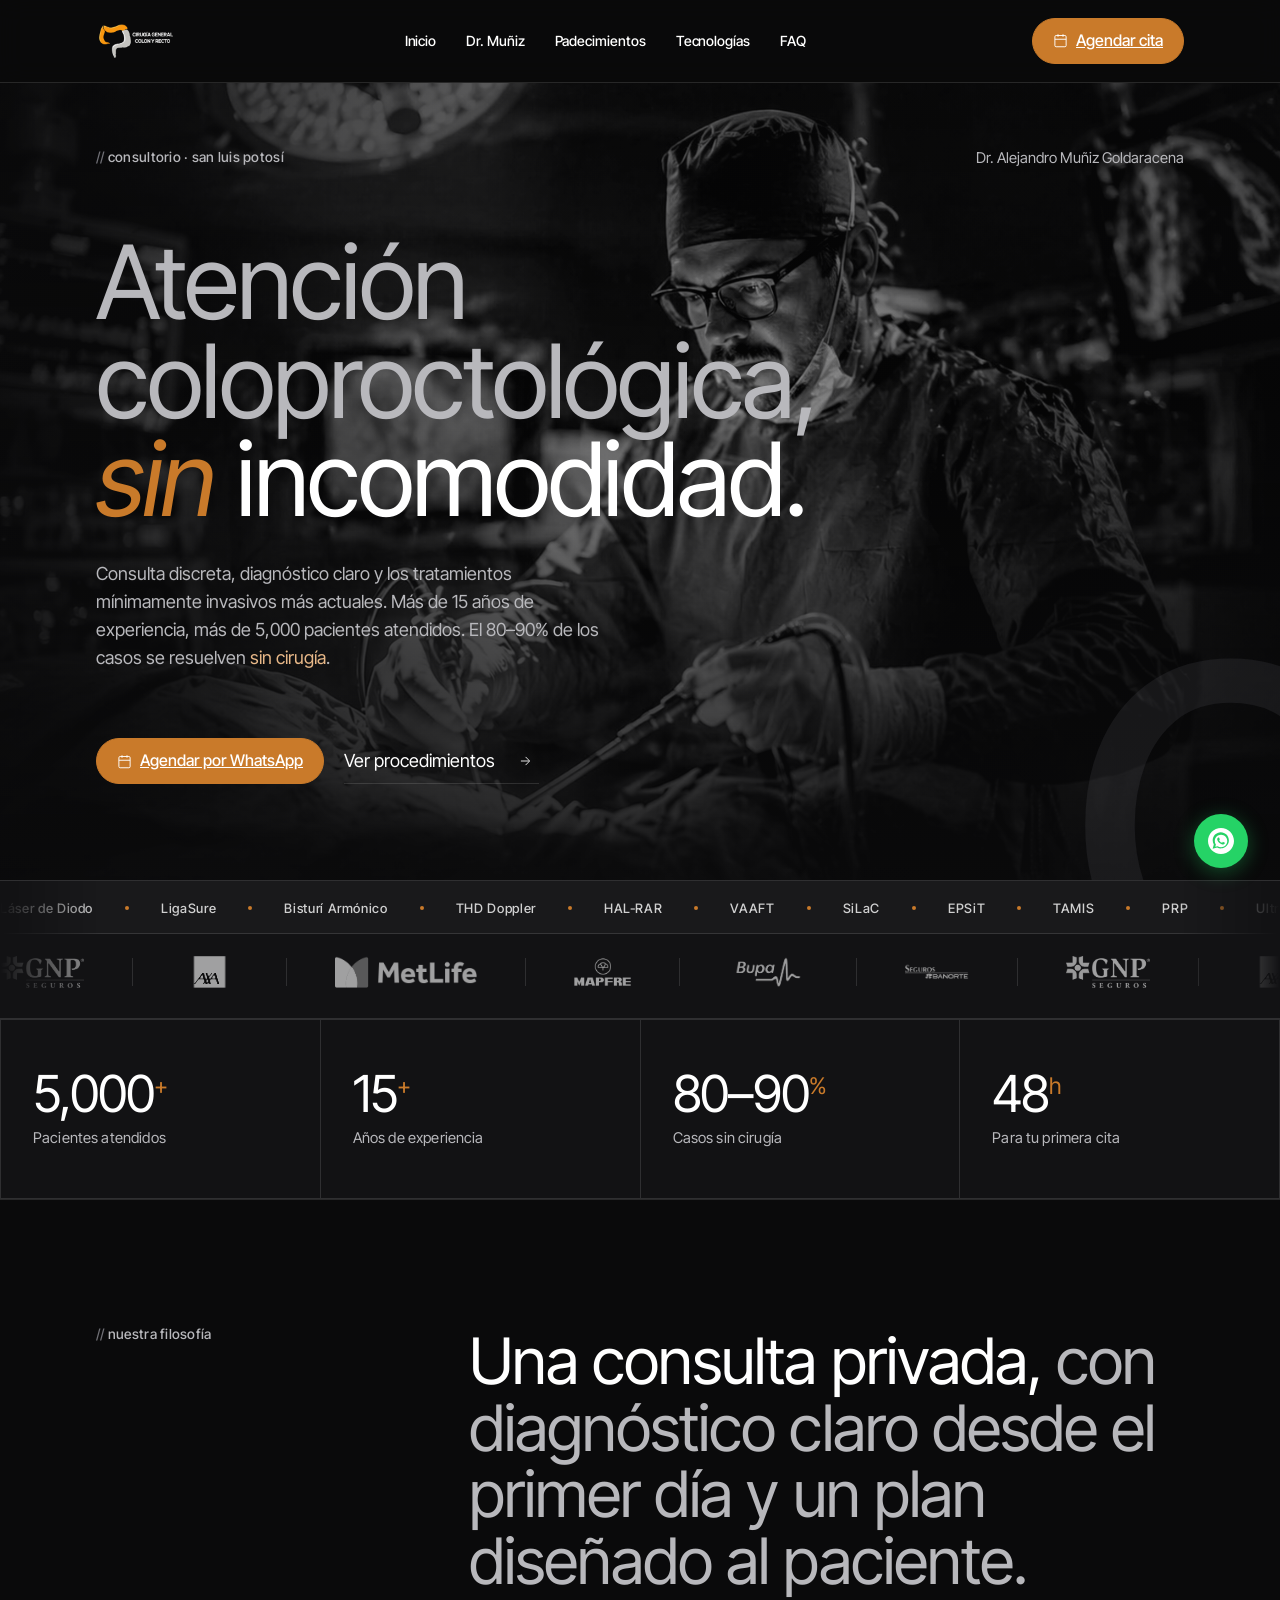
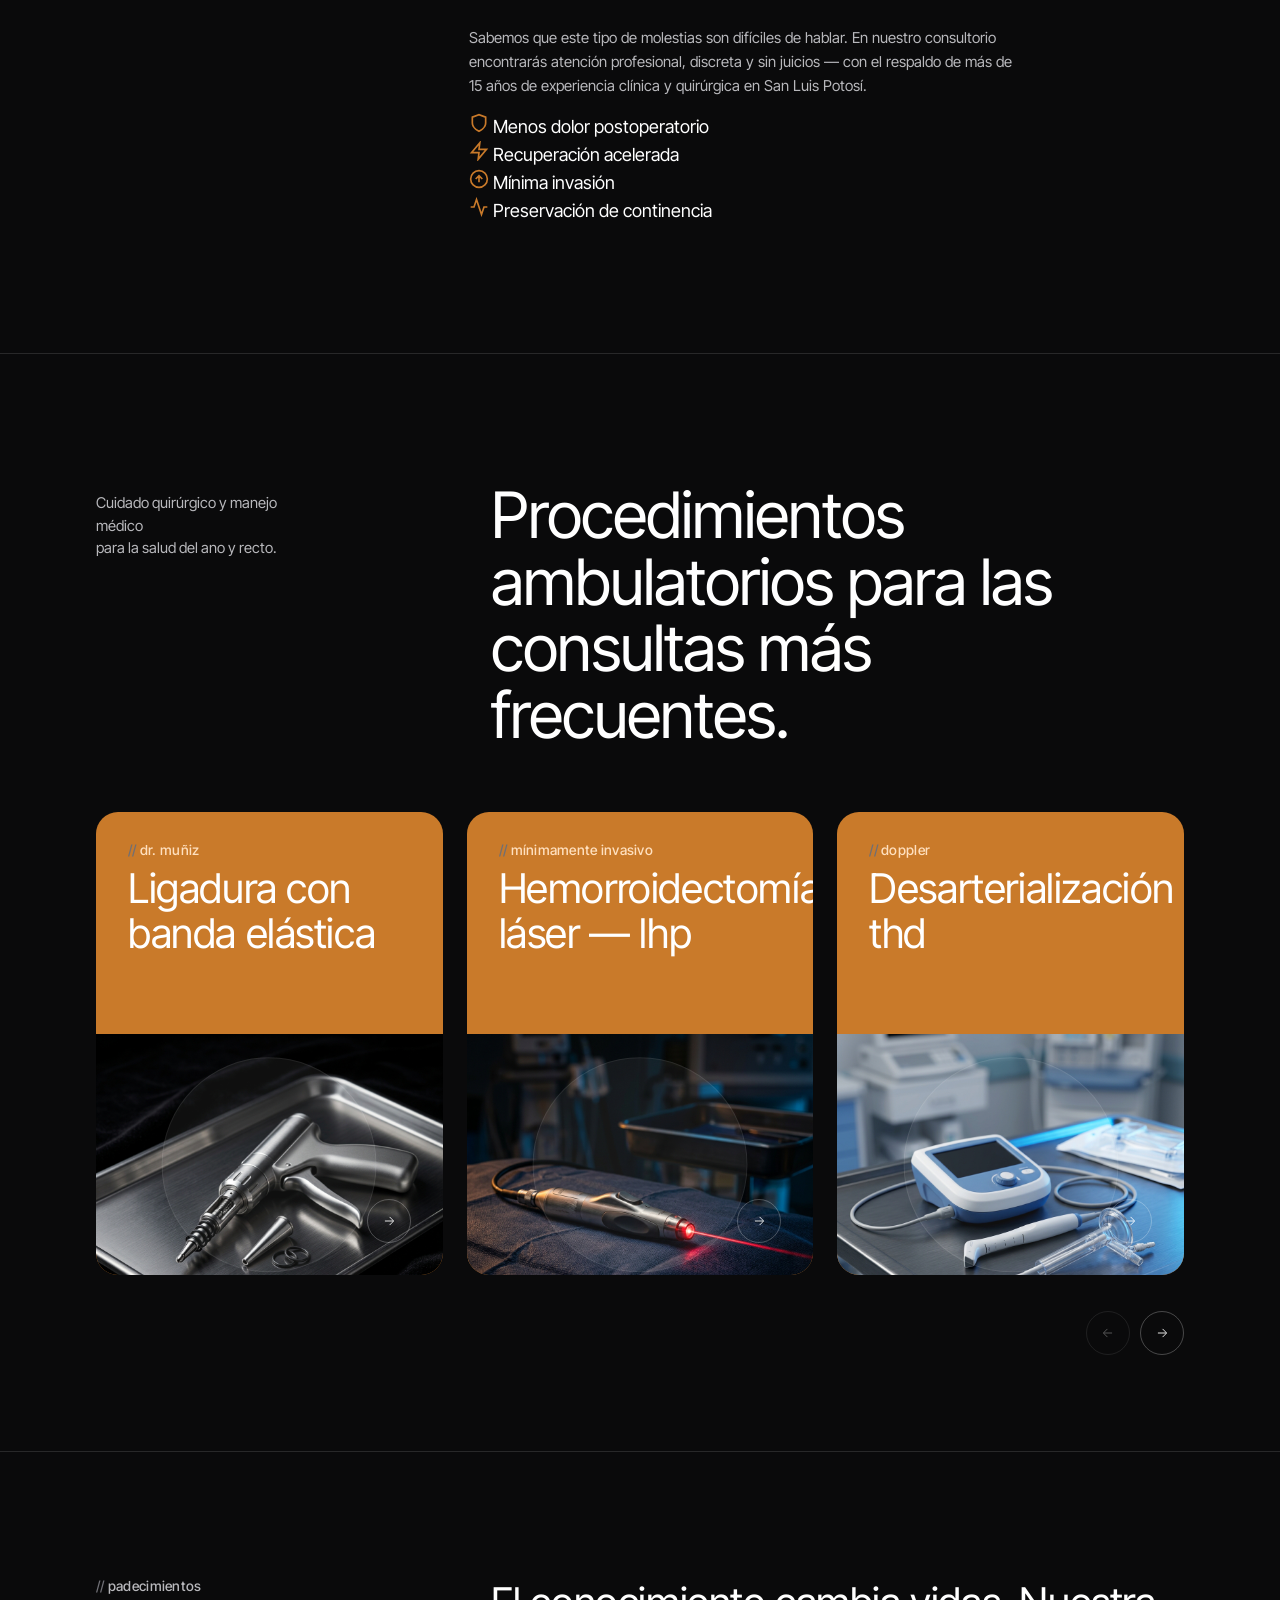
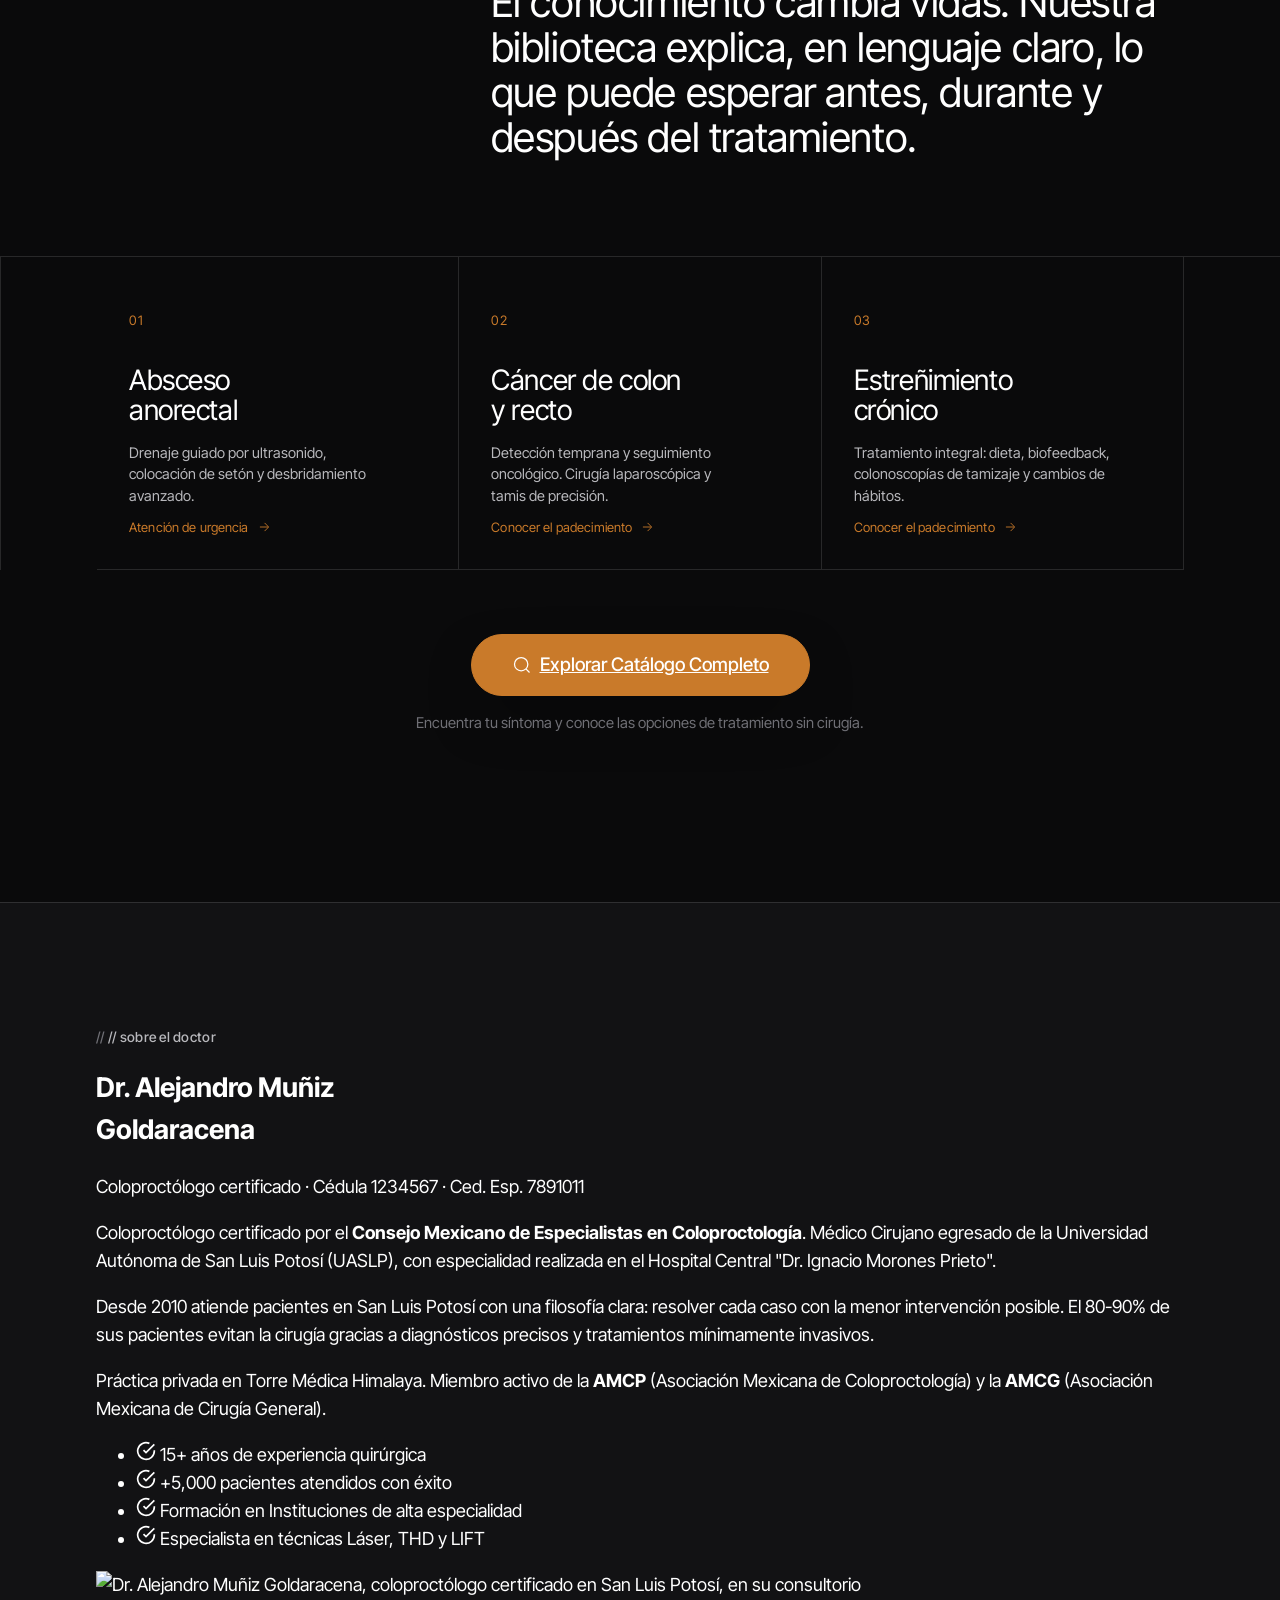
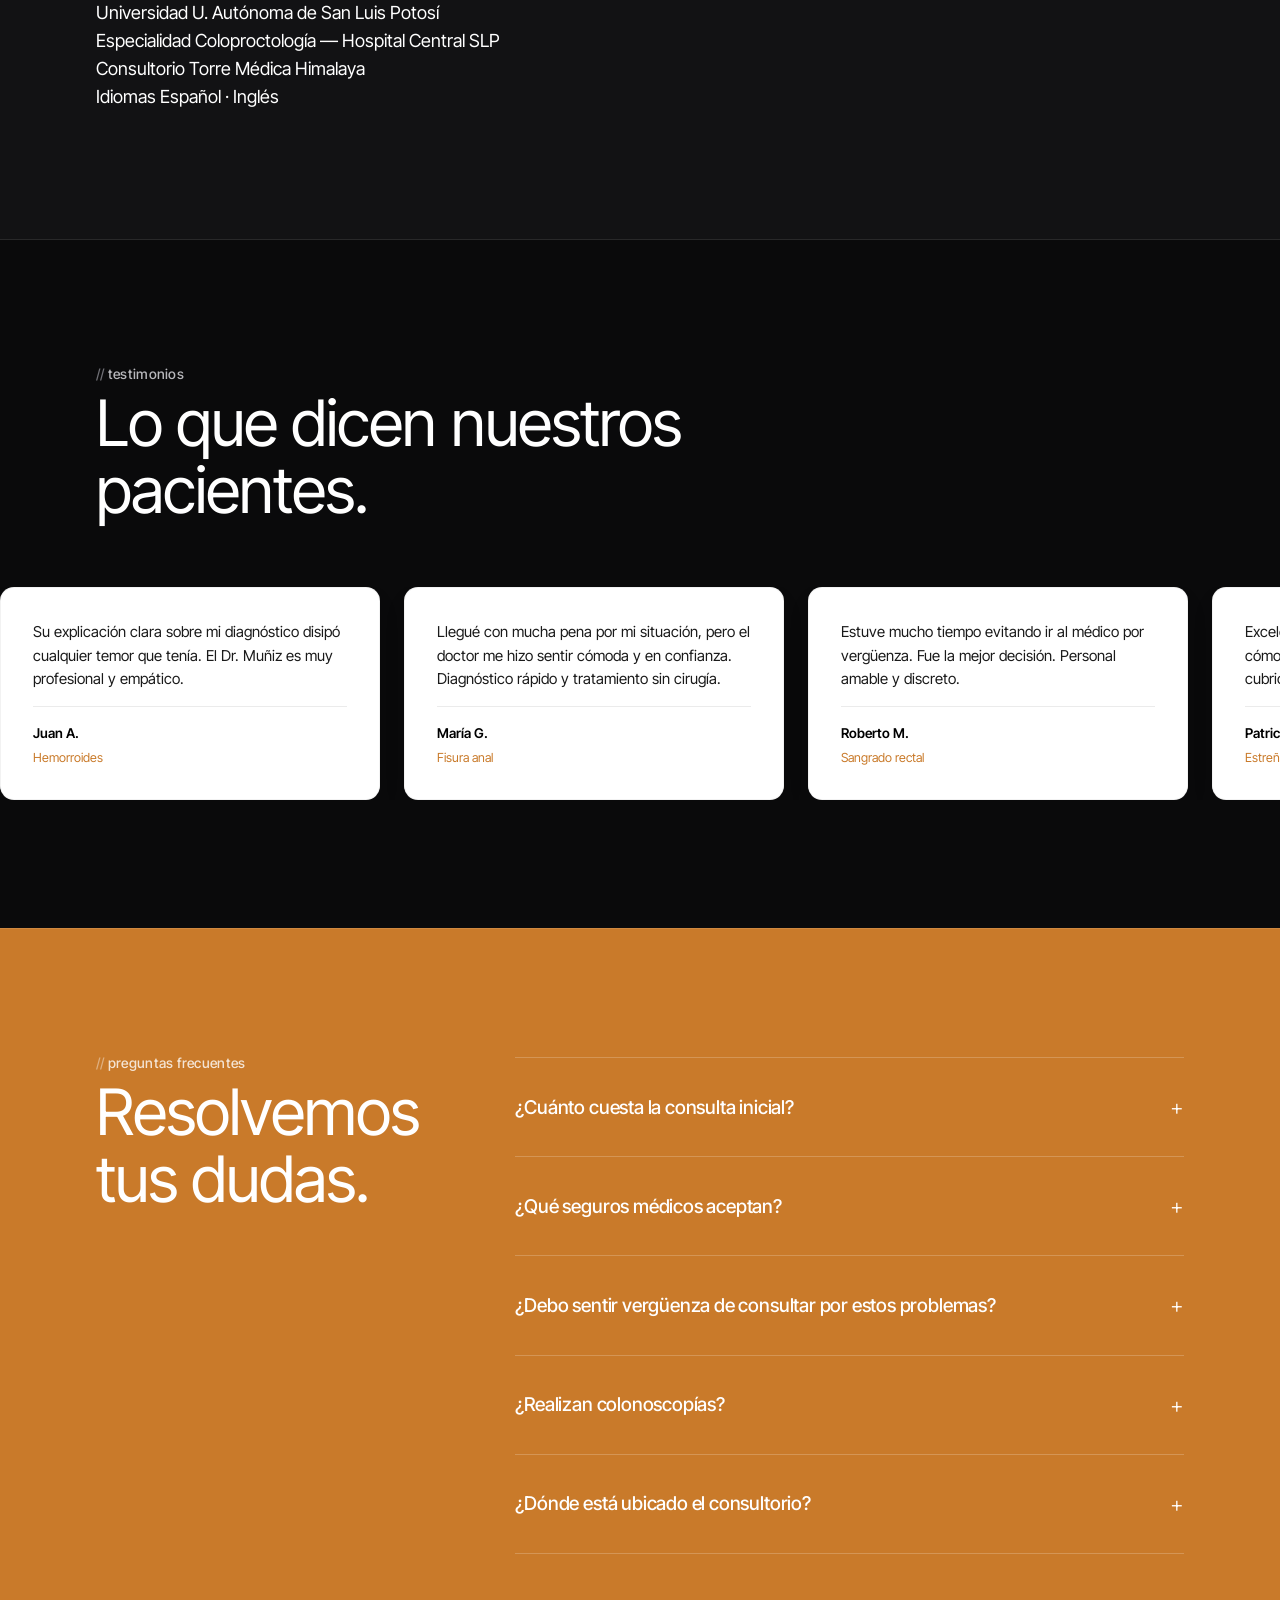
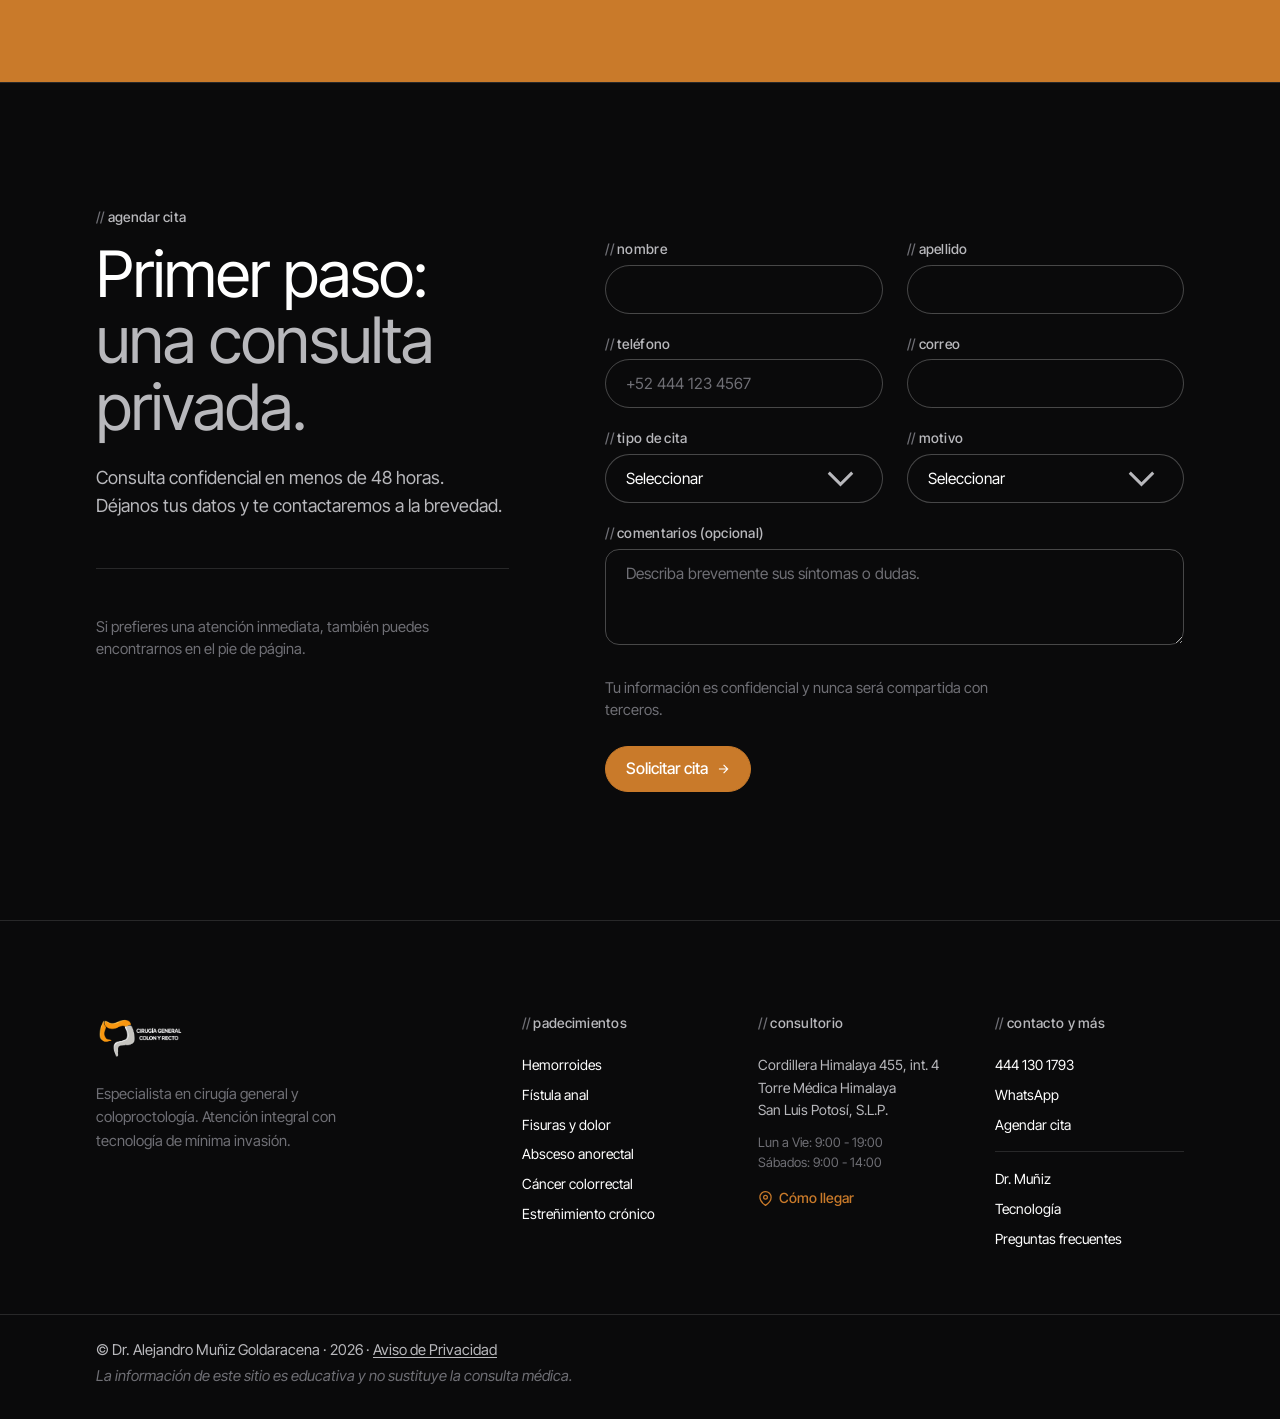
==== fusionado/index.html @ 7ff64b43 "Fix AXA logo and re-integrate combined technology/insurance ticker" ====
<!doctype html>
<html lang="es-MX">

<head>
  <meta charset="utf-8" />
  <meta name="viewport" content="width=device-width,initial-scale=1" />
  <title>Dr. Alejandro Muñiz Goldaracena · Coloproctólogo en San Luis Potosí</title>
  <meta name="description"
    content="Tratamiento especializado en coloproctología en San Luis Potosí. 15+ años de experiencia, 5,000+ pacientes. Consulta discreta en Torre Médica Himalaya. Especialista en hemorroides, fisuras, fístulas y cáncer de colon." />
  <meta name="keywords"
    content="coloproctólogo san luis potosí, proctólogo slp, hemorroides tratamiento, cirujano colorrectal, torre médica himalaya, dr alejandro muñiz goldaracena, cáncer de colon detección" />
  <meta name="author" content="Dr. Alejandro Muñiz Goldaracena" />
  <meta name="robots" content="index, follow" />
  <link rel="canonical" href="https://dramuniz.com.mx" />

  <!-- Open Graph -->
  <meta property="og:type" content="website" />
  <meta property="og:url" content="https://dramuniz.com.mx/" />
  <meta property="og:title" content="Dr. Alejandro Muñiz Goldaracena · Coloproctólogo en San Luis Potosí" />
  <meta property="og:description"
    content="Especialista en enfermedades del colon, recto y ano. Atención profesional y discreta en San Luis Potosí. Más de 15 años de experiencia." />
  <meta property="og:image" content="https://dramuniz.com.mx/assets/social-preview.png" />
  <meta property="twitter:card" content="summary_large_image" />
  <meta property="twitter:url" content="https://dramuniz.com.mx/" />
  <meta property="twitter:title" content="Dr. Alejandro Muñiz Goldaracena · Coloproctólogo en San Luis Potosí" />
  <meta property="twitter:description"
    content="Especialista en enfermedades del colon, recto y ano. Atención profesional y discreta en San Luis Potosí." />
  <meta property="twitter:image" content="https://dramuniz.com.mx/assets/social-preview.png" />

  <link rel="icon" type="image/png" href="assets/favicon.png" />
  <link rel="apple-touch-icon" href="assets/apple-touch-icon.png" />

  <!-- JSON-LD -->
  <script type="application/ld+json">
{
  "@context": "https://schema.org",
  "@type": "Physician",
  "name": "Dr. Alejandro Muñiz Goldaracena",
  "image": "https://dramuniz.com.mx/assets/nuevo-logo.png",
  "@id": "https://dramuniz.com.mx",
  "url": "https://dramuniz.com.mx",
  "telephone": "+524441301793",
  "priceRange": "$$",
  "address": {
    "@type": "PostalAddress",
    "streetAddress": "Cordillera Himalaya 455, int. 4, Torre Médica Himalaya",
    "addressLocality": "San Luis Potosí",
    "addressRegion": "SLP",
    "postalCode": "78214",
    "addressCountry": "MX"
  },
  "geo": {
    "@type": "GeoCoordinates",
    "latitude": 22.1446,
    "longitude": -101.0142
  },
  "openingHoursSpecification": [
    {
      "@type": "OpeningHoursSpecification",
      "dayOfWeek": ["Monday","Tuesday","Wednesday","Thursday","Friday"],
      "opens": "09:00",
      "closes": "19:00"
    },
    {
      "@type": "OpeningHoursSpecification",
      "dayOfWeek": "Saturday",
      "opens": "09:00",
      "closes": "14:00"
    }
  ],
  "sameAs": ["https://wa.me/524441301793"]
}
</script>

  <link rel="preconnect" href="https://fonts.googleapis.com" />
  <link rel="preconnect" href="https://fonts.gstatic.com" crossorigin />
  <link rel="stylesheet" href="colors_and_type.css" />
  <link rel="stylesheet" href="styles.css?v=1.4" />
  <style>
    /* ── Secciones extra del sitio fusionado ── */

    /* Strip de confianza */
    .strip {
      display: grid;
      grid-template-columns: repeat(4, 1fr);
      gap: 0;
      border-top: 1px solid var(--line);
      border-left: 1px solid var(--line);
      background: var(--ink-1);
    }

    /* Animaciones Globales */
    @keyframes fadeInUp {
      from {
        opacity: 0;
        transform: translateY(30px);
      }
      to {
        opacity: 1;
        transform: translateY(0);
      }
    }

    .reveal {
      animation: fadeInUp 0.8s cubic-bezier(0.16, 1, 0.3, 1) backwards;
    }

    .hero-title span {
      display: inline-block;
      animation: fadeInUp 1s cubic-bezier(0.16, 1, 0.3, 1) backwards;
    }
    .hero-title .de { animation-delay: 0.1s; }
    .hero-title .em { animation-delay: 0.3s; }
    
    .hero-lead {
      animation: fadeInUp 1s cubic-bezier(0.16, 1, 0.3, 1) backwards;
      animation-delay: 0.5s;
    }

    .hero-actions {
      animation: fadeInUp 1s cubic-bezier(0.16, 1, 0.3, 1) backwards;
      animation-delay: 0.7s;
    }

    .strip__item {
      padding: var(--s-6) var(--s-5);
      border-right: 1px solid var(--line);
      border-bottom: 1px solid var(--line);
      display: flex;
      flex-direction: column;
      gap: var(--s-2);
      animation: fadeInUp 0.8s ease backwards;
    }

    .strip__num {
      font-family: var(--font-display);
      font-size: clamp(2rem, 4vw, 3rem);
      font-weight: 400;
      line-height: 1;
      letter-spacing: -0.02em;
      color: var(--fg-0);
    }

    .strip__num sup {
      font-size: 0.45em;
      color: var(--accent);
      vertical-align: super;
    }

    .strip__label {
      font-size: var(--t-small);
      color: var(--fg-1);
      letter-spacing: 0.01em;
    }

    /* Proceso */
    .process {
      padding-block: var(--s-9);
      background: var(--ink-1);
      border-top: 1px solid var(--line);
    }

    .process__head {
      display: grid;
      grid-template-columns: 1fr 2.2fr;
      gap: var(--s-6);
      align-items: start;
      margin-bottom: var(--s-8);
    }

    .process__head h2 {
      font-family: var(--font-display);
      font-size: var(--t-h1);
      font-weight: 400;
      line-height: var(--lh-h1);
      letter-spacing: -0.015em;
      margin: var(--s-2) 0 0;
      color: var(--fg-0);
      max-width: 16ch;
    }

    .process__head p {
      color: var(--fg-1);
      margin: var(--s-3) 0 0;
    }

    .process__steps {
      display: grid;
      grid-template-columns: repeat(4, 1fr);
      gap: 0;
      list-style: none;
      padding: 0;
      margin: 0;
      border-top: 1px solid var(--line);
      border-left: 1px solid var(--line);
    }

    .process__steps li {
      padding: var(--s-6) var(--s-5);
      border-right: 1px solid var(--line);
      border-bottom: 1px solid var(--line);
      display: flex;
      flex-direction: column;
      gap: var(--s-3);
    }

    .process__num {
      font-family: var(--font-display);
      font-size: 12px;
      color: var(--accent);
      letter-spacing: 0.08em;
    }

    .process__steps h3 {
      font-family: var(--font-display);
      font-size: var(--t-h3);
      font-weight: 500;
      margin: 0;
      color: var(--fg-0);
    }

    .process__steps p {
      font-size: 14.5px;
      color: var(--fg-1);
      margin: 0;
      line-height: 1.55;
    }

    /* Testimonios */
    .quotes {
      padding-block: var(--s-9);
      background: var(--ink-0);
      border-top: 1px solid var(--line);
      overflow: hidden;
    }

    .quotes__head {
      margin-bottom: var(--s-7);
      padding-inline: var(--s-8);
      max-width: 1440px;
      margin-inline: auto;
    }

    .quotes__head h2 {
      font-family: var(--font-display);
      font-size: var(--t-h1);
      font-weight: 400;
      line-height: var(--lh-h1);
      letter-spacing: -0.015em;
      margin: var(--s-2) 0 0;
      color: var(--fg-0);
      max-width: 20ch;
    }

    .quotes__ticker {
      overflow: hidden;
      white-space: nowrap;
    }

    .quotes__marquee {
      display: inline-flex;
      gap: var(--s-4);
      animation: marquee 36s linear infinite;
      white-space: nowrap;
    }

    .quote {
      display: inline-flex;
      flex-direction: column;
      gap: var(--s-3);
      min-width: 340px;
      max-width: 380px;
      white-space: normal;
      background: #FFFFFF;
      border: 1px solid rgba(0, 0, 0, 0.05);
      border-radius: var(--r-3);
      padding: var(--s-5);
      margin: 0;
      flex-shrink: 0;
      box-shadow: 0 10px 30px -10px rgba(0, 0, 0, 0.15);
    }

    .quote p {
      font-size: 15px;
      color: #1A1A1A;
      line-height: 1.55;
      margin: 0;
    }

    .quote footer {
      display: flex;
      flex-direction: column;
      gap: 4px;
      padding-top: var(--s-3);
      border-top: 1px solid rgba(0, 0, 0, 0.08);
    }

    .quote footer strong {
      font-size: 13.5px;
      color: #000000;
      font-weight: 600;
    }

    .quote footer span {
      font-size: 12.5px;
      color: var(--accent);
    }

    @keyframes marquee {
      from {
        transform: translateX(0);
      }

      to {
        transform: translateX(-50%);
      }
    }

    /* FAQ */
    .faq {
      padding-block: var(--s-9);
      background: var(--accent);
      border-top: 1px solid rgba(255, 255, 255, 0.1);
      color: #FFFFFF;
    }

    .faq__inner {
      display: grid;
      grid-template-columns: 1fr 2.2fr;
      gap: var(--s-8);
      align-items: start;
    }

    .faq__head .t-tag {
      color: rgba(255, 255, 255, 0.8);
    }

    .faq__head .t-tag::before {
      color: rgba(255, 255, 255, 0.4);
    }

    .faq__head h2 {
      font-family: var(--font-display);
      font-size: var(--t-h1);
      font-weight: 400;
      line-height: var(--lh-h1);
      letter-spacing: -0.015em;
      margin: var(--s-2) 0 0;
      color: #FFFFFF;
      max-width: 12ch;
    }

    .faq__list {
      display: flex;
      flex-direction: column;
      border-top: 1px solid rgba(255, 255, 255, 0.2);
    }

    .faq__list details {
      border-bottom: 1px solid rgba(255, 255, 255, 0.2);
    }

    .faq__list summary {
      display: flex;
      justify-content: space-between;
      align-items: center;
      padding: var(--s-5) 0;
      font-size: 19px;
      font-weight: 500;
      color: #FFFFFF;
      cursor: pointer;
      letter-spacing: -0.01em;
      list-style: none;
      gap: var(--s-4);
      transition: opacity var(--dur-base) var(--ease-out);
    }

    .faq__list summary:hover {
      opacity: 0.8;
    }

    .faq__list summary::-webkit-details-marker {
      display: none;
    }

    .faq__chev {
      flex-shrink: 0;
      font-size: 22px;
      color: #FFFFFF;
      font-weight: 300;
      transition: transform var(--dur-base) var(--ease-out);
    }

    .faq__list details[open] .faq__chev {
      transform: rotate(45deg);
    }

    .faq__list details p {
      padding: 0 0 var(--s-6);
      font-size: 18px;
      color: rgba(255, 255, 255, 0.95);
      line-height: 1.6;
      margin: 0;
      max-width: 65ch;
    }

    /* Categorías expandibles */
    .cats {
      padding-block: var(--s-9);
      background: var(--ink-0);
      border-top: 1px solid var(--line);
    }

    .cats__head {
      display: grid;
      grid-template-columns: 1fr 2.2fr;
      gap: var(--s-6);
      align-items: start;
      margin-bottom: var(--s-8);
    }

    .cats__head h2 {
      font-family: var(--font-display);
      font-size: var(--t-h1);
      font-weight: 400;
      line-height: var(--lh-h1);
      letter-spacing: -0.015em;
      margin: var(--s-2) 0 0;
      color: var(--fg-0);
      max-width: 20ch;
    }

    .cats__grid {
      display: grid;
      grid-template-columns: repeat(3, 1fr);
      gap: var(--s-4);
    }

    .cat-card {
      border: 1px solid var(--line);
      border-radius: var(--r-3);
      overflow: hidden;
      background: var(--ink-1);
      cursor: pointer;
      transition: border-color var(--dur-base) var(--ease-out);
    }

    .cat-card:hover {
      border-color: var(--accent);
    }

    .cat-card__header {
      position: relative;
      overflow: hidden;
    }

    .cat-card__img {
      width: 100%;
      aspect-ratio: 16/9;
      object-fit: cover;
      filter: var(--photo-filter);
      transition: transform var(--dur-slow) var(--ease-out);
      display: block;
    }

    .cat-card:hover .cat-card__img {
      transform: scale(1.03);
    }

    .cat-card__tag {
      position: absolute;
      top: var(--s-3);
      left: var(--s-3);
      background: var(--accent);
      color: #fff;
      font-size: 11px;
      font-weight: 500;
      letter-spacing: 0.04em;
      padding: 4px 10px;
      border-radius: var(--r-pill);
    }

    .cat-card__body {
      padding: var(--s-5);
    }

    .cat-card__body h4 {
      font-family: var(--font-display);
      font-size: var(--t-h3);
      font-weight: 500;
      margin: 0 0 var(--s-3);
      color: var(--fg-0);
    }

    .cat-list {
      list-style: none;
      padding: 0;
      margin: 0;
      display: flex;
      flex-direction: column;
      gap: 0;
      border-top: 1px solid var(--line);
    }

    .cat-list li {
      font-size: 14px;
      color: var(--fg-1);
      padding: 10px 0;
      border-bottom: 1px dashed rgba(255, 255, 255, 0.06);
      position: relative;
      padding-left: 18px;
    }

    .cat-list li::before {
      content: '';
      position: absolute;
      left: 0;
      top: 18px;
      width: 8px;
      height: 1px;
      background: var(--accent);
    }

    /* WhatsApp float */
    .whatsapp-float {
      position: fixed;
      bottom: var(--s-5);
      right: var(--s-5);
      z-index: 100;
      width: 54px;
      height: 54px;
      background: #25D366;
      border-radius: var(--r-pill);
      display: flex;
      align-items: center;
      justify-content: center;
      color: #fff;
      text-decoration: none;
      box-shadow: 0 4px 20px rgba(37, 211, 102, 0.35);
      transition: transform var(--dur-base) var(--ease-out), box-shadow var(--dur-base) var(--ease-out);
    }

    .whatsapp-float:hover {
      transform: scale(1.08);
      box-shadow: 0 8px 28px rgba(37, 211, 102, 0.45);
    }


    /* Doc photo real */
    .doc-photo {
      border-radius: var(--r-3);
      overflow: hidden;
    }

    .doc-portrait-img {
      width: 100%;
      aspect-ratio: 4 / 5;
      object-fit: cover;
      filter: var(--photo-filter);
      display: block;
    }

    @media (max-width: 1024px) {
      .strip {
        grid-template-columns: repeat(2, 1fr);
      }

      .padece-grid {
        grid-template-columns: repeat(2, 1fr);
      }

      .process__steps {
        grid-template-columns: repeat(2, 1fr);
      }

      .process__head {
        grid-template-columns: 1fr;
        gap: var(--s-4);
      }

      .cats__head {
        grid-template-columns: 1fr;
        gap: var(--s-4);
      }

      .cats__grid {
        grid-template-columns: 1fr 1fr;
      }

      .faq__inner {
        grid-template-columns: 1fr;
        gap: var(--s-5);
      }
    }

    @media (max-width: 768px) {
      .hero-title {
        font-size: 2.8rem;
        line-height: 1.1;
      }
      
      .intro-grid {
        grid-template-columns: 1fr;
      }
      
      .intro-benefits-new {
        grid-template-columns: 1fr;
      }
    }

    @media (max-width: 640px) {
      .strip {
        grid-template-columns: 1fr;
      }

      .padece-grid {
        grid-template-columns: 1fr;
        border-left: none;
      }

      .padece-card {
        border-left: 1px solid var(--line);
        min-height: auto;
      }

      .process__steps {
        grid-template-columns: 1fr;
      }

      .cats__grid {
        grid-template-columns: 1fr;
      }

      .quotes__marquee {
        animation-duration: 24s;
      }

      .hero-actions {
        flex-direction: column;
        align-items: stretch;
      }

      .btn {
        width: 100%;
        justify-content: center;
      }
    }

    /* ── Aseguradoras ── */
    .seguros {
      border-top: 1px solid var(--line);
      border-bottom: 1px solid var(--line);
      background: var(--ink-1);
      padding: 0;
      overflow: hidden;
    }

    .seguros__head {
      padding: 18px var(--s-6) 14px;
      font-size: 11px;
      letter-spacing: 0.12em;
      text-transform: uppercase;
      color: var(--fg-2);
      border-bottom: 1px solid var(--line);
      display: flex;
      align-items: center;
      gap: 10px;
    }

    .seguros__head::before {
      content: '';
      display: inline-block;
      width: 6px;
      height: 6px;
      border-radius: 50%;
      background: var(--accent);
      flex-shrink: 0;
    }

    .seguros__track-wrap {
      overflow: hidden;
      padding: 22px 0;
      mask-image: linear-gradient(to right, transparent 0%, black 8%, black 92%, transparent 100%);
      -webkit-mask-image: linear-gradient(to right, transparent 0%, black 8%, black 92%, transparent 100%);
    }

    .seguros__track {
      display: inline-flex;
      align-items: center;
      gap: 48px;
      white-space: nowrap;
      animation: seguros-scroll 30s linear infinite;
    }

    .seguros__track:hover {
      animation-play-state: paused;
    }

    .seguros__logo {
      display: flex;
      align-items: center;
      flex-shrink: 0;
      opacity: 0.6;
      /* Ajuste para que los logos se vean blancos/plateados sobre fondo oscuro */
      filter: invert(1) grayscale(1) brightness(2);
      mix-blend-mode: screen;
      transition: opacity 0.25s, transform 0.25s;
    }

    .seguros__logo:hover {
      opacity: 1;
      transform: scale(1.05);
    }

    .seguros__logo img {
      height: 32px;
      width: auto;
      display: block;
      object-fit: contain;
    }

    .seguros__logo-text {
      font-family: var(--font-display);
      font-size: 15px;
      font-weight: 500;
      color: var(--fg-0);
      letter-spacing: 0.01em;
    }

    .seguros__divider {
      width: 1px;
      height: 28px;
      background: var(--line);
      flex-shrink: 0;
    }

    @keyframes seguros-scroll {
      from {
        transform: translateX(0);
      }

      to {
        transform: translateX(-50%);
      }
    }
  </style>
</head>

<body>

  <!-- =========================================================
     NAVBAR
     ========================================================= -->
  <nav class="nav" data-nav>
    <div class="container-xl nav-inner">
      <a class="nav__logo-link" href="#top" aria-label="Dr. Alejandro Muñiz">
        <img src="assets/nuevo-logo.png" alt="Dr. Alejandro Muñiz Goldaracena · Coloproctología"
          style="height:38px;width:auto;display:block;" />
      </a>

      <button class="nav-toggle" data-burger aria-label="Menú" aria-expanded="false">
        <span></span><span></span>
      </button>

      <div class="nav-links" data-links>
        <a href="#top">Inicio</a>
        <a href="#doctor">Dr. Muñiz</a>
        <a href="padecimientos.html">Padecimientos</a>
        <a href="tecnologia.html">Tecnologías</a>
        <a href="#faq">FAQ</a>
      </div>

      <div class="nav-cta">
        <a href="#contacto" class="btn btn-primary">
          <svg width="15" height="15" viewBox="0 0 24 24" fill="none" stroke="currentColor" stroke-width="1.5"
            aria-hidden="true">
            <rect x="3" y="4" width="18" height="18" rx="2" />
            <path d="M16 2v4M8 2v4M3 10h18" />
          </svg>
          <span>Agendar cita</span>
        </a>
      </div>
    </div>
  </nav>

  <main id="top">

    <!-- =========================================================
       HERO
       ========================================================= -->
    <section class="hero">
      <div class="hero-media" aria-hidden="true">
        <img class="hero-photo" src="images/generated/hero-surgery-operating.png"
          alt="Dr. Muñiz realizando cirugía mínimamente invasiva" />
        <div class="hero-scrim"></div>
      </div>

      <div aria-hidden="true" class="hero-letterform">o</div>

      <div class="container-xl hero-inner">
        <div class="hero-meta">
          <span class="t-tag">consultorio · san luis potosí</span>
          <span class="hero-meta-r t-small">Dr. Alejandro Muñiz Goldaracena</span>
        </div>

        <h1 class="t-display t-two-tone hero-title">
          <span class="de">Atención coloproctológica,</span><br />
          <span class="em"><i>sin</i> incomodidad.</span>
        </h1>

        <p class="hero-lead t-body">
          Consulta discreta, diagnóstico claro y los tratamientos mínimamente invasivos más actuales. Más de 15 años de
          experiencia, más de 5,000 pacientes atendidos. El 80–90% de los casos se resuelven <em
            style="color:var(--accent-soft);font-style:normal;">sin cirugía</em>.
        </p>

        <div class="hero-actions">
          <a href="https://wa.me/524441301793" class="btn btn-primary" target="_blank" rel="noopener noreferrer">
            <svg width="15" height="15" viewBox="0 0 24 24" fill="none" stroke="currentColor" stroke-width="1.5"
              aria-hidden="true">
              <rect x="3" y="4" width="18" height="18" rx="2" />
              <path d="M16 2v4M8 2v4M3 10h18" />
            </svg>
            <span>Agendar por WhatsApp</span>
          </a>
          <a href="#procedimientos" class="link-arrow">
            <span>Ver procedimientos</span>
            <span class="arrow">
              <svg width="14" height="14" viewBox="0 0 24 24" fill="none" stroke="currentColor" stroke-width="1.5"
                aria-hidden="true">
                <path d="M5 12h14M13 5l7 7-7 7" />
              </svg>
            </span>
          </a>
        </div>
      </div>

    </section>

    <!-- =========================================================
       TICKER DE TECNOLOGÍA Y SEGUROS
       ========================================================= -->
    <div class="seguros" aria-label="Tecnologías y Aseguradoras">
      <!-- Ticker de Tecnologías (Texto) -->
      <div class="seguros__track-wrap" style="padding: 12px 0; border-bottom: 1px solid var(--line); background: rgba(255,255,255,0.03);">
        <div class="seguros__track" style="animation-duration: 40s; gap: 32px;">
          <span class="seguros__logo-text" style="font-size: 13px; opacity: 0.8; letter-spacing: 0.05em;">Láser de Diodo</span>
          <div class="seguros__divider" style="height: 4px; width: 4px; border-radius: 50%; background: var(--accent);"></div>
          <span class="seguros__logo-text" style="font-size: 13px; opacity: 0.8; letter-spacing: 0.05em;">LigaSure</span>
          <div class="seguros__divider" style="height: 4px; width: 4px; border-radius: 50%; background: var(--accent);"></div>
          <span class="seguros__logo-text" style="font-size: 13px; opacity: 0.8; letter-spacing: 0.05em;">Bisturí Armónico</span>
          <div class="seguros__divider" style="height: 4px; width: 4px; border-radius: 50%; background: var(--accent);"></div>
          <span class="seguros__logo-text" style="font-size: 13px; opacity: 0.8; letter-spacing: 0.05em;">THD Doppler</span>
          <div class="seguros__divider" style="height: 4px; width: 4px; border-radius: 50%; background: var(--accent);"></div>
          <span class="seguros__logo-text" style="font-size: 13px; opacity: 0.8; letter-spacing: 0.05em;">HAL-RAR</span>
          <div class="seguros__divider" style="height: 4px; width: 4px; border-radius: 50%; background: var(--accent);"></div>
          <span class="seguros__logo-text" style="font-size: 13px; opacity: 0.8; letter-spacing: 0.05em;">VAAFT</span>
          <div class="seguros__divider" style="height: 4px; width: 4px; border-radius: 50%; background: var(--accent);"></div>
          <span class="seguros__logo-text" style="font-size: 13px; opacity: 0.8; letter-spacing: 0.05em;">SiLaC</span>
          <div class="seguros__divider" style="height: 4px; width: 4px; border-radius: 50%; background: var(--accent);"></div>
          <span class="seguros__logo-text" style="font-size: 13px; opacity: 0.8; letter-spacing: 0.05em;">EPSiT</span>
          <div class="seguros__divider" style="height: 4px; width: 4px; border-radius: 50%; background: var(--accent);"></div>
          <span class="seguros__logo-text" style="font-size: 13px; opacity: 0.8; letter-spacing: 0.05em;">TAMIS</span>
          <div class="seguros__divider" style="height: 4px; width: 4px; border-radius: 50%; background: var(--accent);"></div>
          <span class="seguros__logo-text" style="font-size: 13px; opacity: 0.8; letter-spacing: 0.05em;">PRP</span>
          <div class="seguros__divider" style="height: 4px; width: 4px; border-radius: 50%; background: var(--accent);"></div>
          <span class="seguros__logo-text" style="font-size: 13px; opacity: 0.8; letter-spacing: 0.05em;">Ultrasonido Endoanal</span>
          <div class="seguros__divider" style="height: 4px; width: 4px; border-radius: 50%; background: var(--accent);"></div>
          <span class="seguros__logo-text" style="font-size: 13px; opacity: 0.8; letter-spacing: 0.05em;">Anoscopía de Alta Resolución</span>
          <div class="seguros__divider" style="height: 4px; width: 4px; border-radius: 50%; background: var(--accent);"></div>
          
          <!-- Duplicado para loop -->
          <span class="seguros__logo-text" style="font-size: 13px; opacity: 0.8; letter-spacing: 0.05em;">Láser de Diodo</span>
          <div class="seguros__divider" style="height: 4px; width: 4px; border-radius: 50%; background: var(--accent);"></div>
          <span class="seguros__logo-text" style="font-size: 13px; opacity: 0.8; letter-spacing: 0.05em;">LigaSure</span>
          <div class="seguros__divider" style="height: 4px; width: 4px; border-radius: 50%; background: var(--accent);"></div>
          <span class="seguros__logo-text" style="font-size: 13px; opacity: 0.8; letter-spacing: 0.05em;">Bisturí Armónico</span>
          <div class="seguros__divider" style="height: 4px; width: 4px; border-radius: 50%; background: var(--accent);"></div>
          <span class="seguros__logo-text" style="font-size: 13px; opacity: 0.8; letter-spacing: 0.05em;">THD Doppler</span>
          <div class="seguros__divider" style="height: 4px; width: 4px; border-radius: 50%; background: var(--accent);"></div>
          <span class="seguros__logo-text" style="font-size: 13px; opacity: 0.8; letter-spacing: 0.05em;">HAL-RAR</span>
          <div class="seguros__divider" style="height: 4px; width: 4px; border-radius: 50%; background: var(--accent);"></div>
          <span class="seguros__logo-text" style="font-size: 13px; opacity: 0.8; letter-spacing: 0.05em;">VAAFT</span>
          <div class="seguros__divider" style="height: 4px; width: 4px; border-radius: 50%; background: var(--accent);"></div>
          <span class="seguros__logo-text" style="font-size: 13px; opacity: 0.8; letter-spacing: 0.05em;">SiLaC</span>
          <div class="seguros__divider" style="height: 4px; width: 4px; border-radius: 50%; background: var(--accent);"></div>
          <span class="seguros__logo-text" style="font-size: 13px; opacity: 0.8; letter-spacing: 0.05em;">EPSiT</span>
          <div class="seguros__divider" style="height: 4px; width: 4px; border-radius: 50%; background: var(--accent);"></div>
          <span class="seguros__logo-text" style="font-size: 13px; opacity: 0.8; letter-spacing: 0.05em;">TAMIS</span>
          <div class="seguros__divider" style="height: 4px; width: 4px; border-radius: 50%; background: var(--accent);"></div>
          <span class="seguros__logo-text" style="font-size: 13px; opacity: 0.8; letter-spacing: 0.05em;">PRP</span>
          <div class="seguros__divider" style="height: 4px; width: 4px; border-radius: 50%; background: var(--accent);"></div>
          <span class="seguros__logo-text" style="font-size: 13px; opacity: 0.8; letter-spacing: 0.05em;">Ultrasonido Endoanal</span>
          <div class="seguros__divider" style="height: 4px; width: 4px; border-radius: 50%; background: var(--accent);"></div>
          <span class="seguros__logo-text" style="font-size: 13px; opacity: 0.8; letter-spacing: 0.05em;">Anoscopía de Alta Resolución</span>
          <div class="seguros__divider" style="height: 4px; width: 4px; border-radius: 50%; background: var(--accent);"></div>
        </div>
      </div>

      <!-- Ticker de Seguros (Logos) -->
      <div class="seguros__track-wrap">
        <div class="seguros__track">
          <!-- Set 1 -->
          <div class="seguros__logo">
            <img src="../images/seguros/gnp-seguros.png" alt="GNP Seguros"
              onerror="this.style.display='none';this.nextElementSibling.style.display='flex'">
            <span class="seguros__logo-text" style="display:none">GNP Seguros</span>
          </div>
          <div class="seguros__divider" aria-hidden="true"></div>
          <div class="seguros__logo">
            <img src="../images/seguros/axa-seguros.png" alt="AXA Seguros"
              onerror="this.style.display='none';this.nextElementSibling.style.display='flex'">
            <span class="seguros__logo-text" style="display:none">AXA</span>
          </div>
          <div class="seguros__divider" aria-hidden="true"></div>
          <div class="seguros__logo">
            <img src="../images/seguros/metlife-seguros.png" alt="MetLife"
              onerror="this.style.display='none';this.nextElementSibling.style.display='flex'">
            <span class="seguros__logo-text" style="display:none">MetLife</span>
          </div>
          <div class="seguros__divider" aria-hidden="true"></div>
          <div class="seguros__logo">
            <img src="../images/seguros/mapfre-seguros.png" alt="Mapfre"
              onerror="this.style.display='none';this.nextElementSibling.style.display='flex'">
            <span class="seguros__logo-text" style="display:none">Mapfre</span>
          </div>
          <div class="seguros__divider" aria-hidden="true"></div>
          <div class="seguros__logo">
            <img src="../images/seguros/bupa-seguro.png" alt="Bupa"
              onerror="this.style.display='none';this.nextElementSibling.style.display='flex'">
            <span class="seguros__logo-text" style="display:none">Bupa</span>
          </div>
          <div class="seguros__divider" aria-hidden="true"></div>
          <div class="seguros__logo">
            <img src="../images/seguros/banorte-seguros.png" alt="Banorte Seguros"
              onerror="this.style.display='none';this.nextElementSibling.style.display='flex'">
            <span class="seguros__logo-text" style="display:none">Banorte Seguros</span>
          </div>
          <div class="seguros__divider" aria-hidden="true"></div>
          
          <!-- Set 2 (duplicado para loop continuo) -->
          <div class="seguros__logo">
            <img src="../images/seguros/gnp-seguros.png" alt="GNP Seguros"
              onerror="this.style.display='none';this.nextElementSibling.style.display='flex'">
            <span class="seguros__logo-text" style="display:none">GNP Seguros</span>
          </div>
          <div class="seguros__divider" aria-hidden="true"></div>
          <div class="seguros__logo">
            <img src="../images/seguros/axa-seguros.png" alt="AXA Seguros"
              onerror="this.style.display='none';this.nextElementSibling.style.display='flex'">
            <span class="seguros__logo-text" style="display:none">AXA</span>
          </div>
          <div class="seguros__divider" aria-hidden="true"></div>
          <div class="seguros__logo">
            <img src="../images/seguros/metlife-seguros.png" alt="MetLife"
              onerror="this.style.display='none';this.nextElementSibling.style.display='flex'">
            <span class="seguros__logo-text" style="display:none">MetLife</span>
          </div>
          <div class="seguros__divider" aria-hidden="true"></div>
          <div class="seguros__logo">
            <img src="../images/seguros/mapfre-seguros.png" alt="Mapfre"
              onerror="this.style.display='none';this.nextElementSibling.style.display='flex'">
            <span class="seguros__logo-text" style="display:none">Mapfre</span>
          </div>
          <div class="seguros__divider" aria-hidden="true"></div>
          <div class="seguros__logo">
            <img src="../images/seguros/bupa-seguro.png" alt="Bupa"
              onerror="this.style.display='none';this.nextElementSibling.style.display='flex'">
            <span class="seguros__logo-text" style="display:none">Bupa</span>
          </div>
          <div class="seguros__divider" aria-hidden="true"></div>
          <div class="seguros__logo">
            <img src="../images/seguros/banorte-seguros.png" alt="Banorte Seguros"
              onerror="this.style.display='none';this.nextElementSibling.style.display='flex'">
            <span class="seguros__logo-text" style="display:none">Banorte Seguros</span>
          </div>
          <div class="seguros__divider" aria-hidden="true"></div>
        </div>
      </div>
    </div>

    <!-- =========================================================
       STRIP DE CONFIANZA
       ========================================================= -->
    <div class="strip">
      <div class="strip__item">
        <span class="strip__num">5,000<sup>+</sup></span>
        <span class="strip__label">Pacientes atendidos</span>
      </div>
      <div class="strip__item">
        <span class="strip__num">15<sup>+</sup></span>
        <span class="strip__label">Años de experiencia</span>
      </div>
      <div class="strip__item">
        <span class="strip__num">80–90<sup>%</sup></span>
        <span class="strip__label">Casos sin cirugía</span>
      </div>
      <div class="strip__item">
        <span class="strip__num">48<sup>h</sup></span>
        <span class="strip__label">Para tu primera cita</span>
      </div>
    </div>



    <!-- =========================================================
       INTRO / STATEMENT
       ========================================================= -->
    <section class="intro">
      <div class="container-xl intro-grid">
        <div class="t-tag">nuestra filosofía</div>
        <div>
          <p class="t-h1 intro-statement t-two-tone">
            <span class="em">Una consulta privada</span>,
            <span class="de">con diagnóstico claro desde el primer día y un plan diseñado al paciente.</span>
          </p>
          <p style="margin-top:var(--s-5);color:var(--fg-1);max-width:62ch;font-size:15px;line-height:1.6;">
            Sabemos que este tipo de molestias son difíciles de hablar. En nuestro consultorio encontrarás atención
            profesional, discreta y sin juicios — con el respaldo de más de 15 años de experiencia clínica y quirúrgica
            en San Luis Potosí.
          </p>
          <div class="intro-benefits-new">
            <div class="benefit-pill">
              <svg width="20" height="20" viewBox="0 0 24 24" fill="none" stroke="currentColor" stroke-width="2"
                style="color:var(--accent);">
                <path d="M12 22s8-4 8-10V5l-8-3-8 3v7c0 6 8 10 8 10z" />
              </svg>
              <span>Menos dolor postoperatorio</span>
            </div>
            <div class="benefit-pill">
              <svg width="20" height="20" viewBox="0 0 24 24" fill="none" stroke="currentColor" stroke-width="2"
                style="color:var(--accent);">
                <path d="M13 2L3 14h9l-1 8 10-12h-9l1-8z" />
              </svg>
              <span>Recuperación acelerada</span>
            </div>
            <div class="benefit-pill">
              <svg width="20" height="20" viewBox="0 0 24 24" fill="none" stroke="currentColor" stroke-width="2"
                style="color:var(--accent);">
                <circle cx="12" cy="12" r="10" />
                <path d="m16 12-4-4-4 4M12 16V8" />
              </svg>
              <span>Mínima invasión</span>
            </div>
            <div class="benefit-pill">
              <svg width="20" height="20" viewBox="0 0 24 24" fill="none" stroke="currentColor" stroke-width="2"
                style="color:var(--accent);">
                <path d="M22 12h-4l-3 9L9 3l-3 9H2" />
              </svg>
              <span>Preservación de continencia</span>
            </div>
          </div>
        </div>
      </div>
    </section>

    <!-- =========================================================
       PROCEDIMIENTOS — carrusel
       ========================================================= -->
    <section id="procedimientos" class="procs section-hair">
      <div class="container-xl procs-head">
        <p class="t-small procs-kicker">Cuidado quirúrgico y manejo médico<br />para la salud del ano y recto.</p>
        <h2 class="t-h1 procs-headline">
          Procedimientos ambulatorios para las consultas más frecuentes.
        </h2>
      </div>

      <div class="container-xl procs-track" data-carousel>
        <div class="procs-grid" data-carousel-grid>

          <article class="proc-card" data-pc>
            <div class="kicker t-tag">dr. muñiz</div>
            <div class="title">Ligadura con banda elástica</div>
            <div class="proc-photo"><img src="images/generated/proc-ligadura.png" alt="Ligadura con banda elástica"
                loading="lazy" /></div>
            <div class="cta"><a href="#contacto" class="btn-round" aria-label="Agendar consulta">
                <svg width="14" height="14" viewBox="0 0 24 24" fill="none" stroke="currentColor" stroke-width="1.5">
                  <path d="M5 12h14M13 5l7 7-7 7" />
                </svg>
              </a></div>
          </article>

          <article class="proc-card" data-pc>
            <div class="kicker t-tag">mínimamente invasivo</div>
            <div class="title">Hemorroidectomía láser — lhp</div>
            <div class="proc-photo"><img src="images/generated/proc-laser.png" alt="Hemorroidectomía con láser"
                loading="lazy" /></div>
            <div class="cta"><a href="#contacto" class="btn-round" aria-label="Agendar consulta">
                <svg width="14" height="14" viewBox="0 0 24 24" fill="none" stroke="currentColor" stroke-width="1.5">
                  <path d="M5 12h14M13 5l7 7-7 7" />
                </svg>
              </a></div>
          </article>

          <article class="proc-card" data-pc>
            <div class="kicker t-tag">doppler</div>
            <div class="title">Desarterialización thd</div>
            <div class="proc-photo"><img src="images/generated/proc-thd.png" alt="Desarterialización THD"
                loading="lazy" /></div>
            <div class="cta"><a href="#contacto" class="btn-round" aria-label="Agendar consulta">
                <svg width="14" height="14" viewBox="0 0 24 24" fill="none" stroke="currentColor" stroke-width="1.5">
                  <path d="M5 12h14M13 5l7 7-7 7" />
                </svg>
              </a></div>
          </article>

          <article class="proc-card" data-pc>
            <div class="kicker t-tag">esfínter preservado</div>
            <div class="title">Técnica lift · vaaft · prp</div>
            <div class="proc-photo"><img src="images/generated/proc-lift-vaaft.png" alt="Técnica LIFT y VAAFT"
                loading="lazy" /></div>
            <div class="cta"><a href="#contacto" class="btn-round" aria-label="Agendar consulta">
                <svg width="14" height="14" viewBox="0 0 24 24" fill="none" stroke="currentColor" stroke-width="1.5">
                  <path d="M5 12h14M13 5l7 7-7 7" />
                </svg>
              </a></div>
          </article>

          <article class="proc-card" data-pc>
            <div class="kicker t-tag">endoscópico</div>
            <div class="title">Silac · epsit pilonidal</div>
            <div class="proc-photo"><img src="images/generated/proc-silac.png" alt="SiLaC y EPSIT pilonidal"
                loading="lazy" /></div>
            <div class="cta"><a href="#contacto" class="btn-round" aria-label="Agendar consulta">
                <svg width="14" height="14" viewBox="0 0 24 24" fill="none" stroke="currentColor" stroke-width="1.5">
                  <path d="M5 12h14M13 5l7 7-7 7" />
                </svg>
              </a></div>
          </article>

          <article class="proc-card" data-pc>
            <div class="kicker t-tag">diagnóstico</div>
            <div class="title">Anoscopía y ultrasonido endoanal</div>
            <div class="proc-photo"><img src="images/generated/proc-diagnostico.png"
                alt="Anoscopía y ultrasonido endoanal" loading="lazy" /></div>
            <div class="cta"><a href="#contacto" class="btn-round" aria-label="Agendar consulta">
                <svg width="14" height="14" viewBox="0 0 24 24" fill="none" stroke="currentColor" stroke-width="1.5">
                  <path d="M5 12h14M13 5l7 7-7 7" />
                </svg>
              </a></div>
          </article>

        </div>

        <div class="procs-nav">
          <button class="btn-round" data-prev aria-label="Anterior">
            <svg width="14" height="14" viewBox="0 0 24 24" fill="none" stroke="currentColor" stroke-width="1.5">
              <path d="M19 12H5M11 5l-7 7 7 7" />
            </svg>
          </button>
          <button class="btn-round" data-next aria-label="Siguiente">
            <svg width="14" height="14" viewBox="0 0 24 24" fill="none" stroke="currentColor" stroke-width="1.5">
              <path d="M5 12h14M13 5l7 7-7 7" />
            </svg>
          </button>
        </div>
      </div>
    </section>

    <!-- =========================================================
       PADECIMIENTOS — grid biblioteca
       ========================================================= -->
    <section id="padecimientos" class="padece section-hair">
      <div class="container-xl padece-intro">
        <div class="t-tag">padecimientos</div>
        <div>
          <p class="t-h2 padece-statement">
            El conocimiento cambia vidas. Nuestra biblioteca explica, en lenguaje claro, lo que puede esperar antes,
            durante y después del tratamiento.
          </p>
        </div>
      </div>

      <div class="container-xl padece-grid" style="margin-bottom: var(--s-6);">
        <a class="padece-card reveal" style="animation-delay: 0.1s;" href="#contacto">
          <span class="pc-index">01</span>
          <div class="pc-title">Absceso anorectal</div>
          <p class="pc-lead">Drenaje guiado por ultrasonido, colocación de setón y desbridamiento avanzado.</p>
          <span class="pc-link">Atención de urgencia
            <svg width="14" height="14" viewBox="0 0 24 24" fill="none" stroke="currentColor" stroke-width="1.5">
              <path d="M5 12h14M13 5l7 7-7 7" />
            </svg>
          </span>
        </a>

        <a class="padece-card reveal" style="animation-delay: 0.2s;" href="#contacto">
          <span class="pc-index">02</span>
          <div class="pc-title">Cáncer de colon y recto</div>
          <p class="pc-lead">Detección temprana y seguimiento oncológico. Cirugía laparoscópica y tamis de precisión.
          </p>
          <span class="pc-link">Conocer el padecimiento
            <svg width="14" height="14" viewBox="0 0 24 24" fill="none" stroke="currentColor" stroke-width="1.5">
              <path d="M5 12h14M13 5l7 7-7 7" />
            </svg>
          </span>
        </a>

        <a class="padece-card reveal" style="animation-delay: 0.3s;" href="#contacto">
          <span class="pc-index">03</span>
          <div class="pc-title">Estreñimiento crónico</div>
          <p class="pc-lead">Tratamiento integral: dieta, biofeedback, colonoscopías de tamizaje y cambios de hábitos.
          </p>
          <span class="pc-link">Conocer el padecimiento
            <svg width="14" height="14" viewBox="0 0 24 24" fill="none" stroke="currentColor" stroke-width="1.5">
              <path d="M5 12h14M13 5l7 7-7 7" />
            </svg>
          </span>
        </a>
      </div>

      <div class="container-xl" style="text-align: center; margin-top: var(--s-7); padding-bottom: var(--s-4);">
        <a href="padecimientos.html" class="btn btn-primary"
          style="padding: 20px 40px; font-size: 1.1rem; box-shadow: var(--e-2);">
          <svg width="20" height="20" viewBox="0 0 24 24" fill="none" stroke="currentColor" stroke-width="1.5"
            aria-hidden="true">
            <circle cx="11" cy="11" r="8" />
            <path d="m21 21-4.3-4.3" />
          </svg>
          <span>Explorar Catálogo Completo</span>
        </a>
        <p class="t-small" style="margin-top: var(--s-3); color: var(--fg-2);">Encuentra tu síntoma y conoce las
          opciones de tratamiento sin cirugía.</p>
      </div>
    </section>





    <!-- =========================================================
       DR. MUÑIZ - REDISEÑO
       ========================================================= -->
    <section id="doctor" class="doctor section-hair">
      <div class="container-xl doc-new-grid">
        
        <!-- COLUMNA IZQUIERDA (60%) -->
        <div class="doc-content reveal-stagger">
          <div class="t-tag reveal">// SOBRE EL DOCTOR</div>
          <h2 class="doc-title reveal">
            Dr. Alejandro Muñiz<br>
            <span class="doc-title-last">Goldaracena</span>
          </h2>
          <p class="doc-credentials-line reveal">
            Coloproctólogo certificado · Cédula 1234567 · Ced. Esp. 7891011
          </p>

          <div class="doc-bio reveal">
            <p>
              Coloproctólogo certificado por el <strong>Consejo Mexicano de Especialistas en Coloproctología</strong>. 
              Médico Cirujano egresado de la Universidad Autónoma de San Luis Potosí (UASLP), con especialidad realizada en 
              el Hospital Central "Dr. Ignacio Morones Prieto".
            </p>
            <p>
              Desde 2010 atiende pacientes en San Luis Potosí con una filosofía clara: resolver cada caso con la menor 
              intervención posible. El 80-90% de sus pacientes evitan la cirugía gracias a diagnósticos precisos y 
              tratamientos mínimamente invasivos.
            </p>
            <p>
              Práctica privada en Torre Médica Himalaya. Miembro activo de la <strong>AMCP</strong> (Asociación Mexicana de Coloproctología) 
              y la <strong>AMCG</strong> (Asociación Mexicana de Cirugía General).
            </p>
          </div>

          <ul class="doc-stats-list reveal">
            <li>
              <svg width="20" height="20" viewBox="0 0 24 24" fill="none" stroke="currentColor" stroke-width="2" aria-hidden="true">
                <path d="M22 11.08V12a10 10 0 1 1-5.93-9.14"></path>
                <polyline points="22 4 12 14.01 9 11.01"></polyline>
              </svg>
              <span>15+ años de experiencia quirúrgica</span>
            </li>
            <li>
              <svg width="20" height="20" viewBox="0 0 24 24" fill="none" stroke="currentColor" stroke-width="2" aria-hidden="true">
                <path d="M22 11.08V12a10 10 0 1 1-5.93-9.14"></path>
                <polyline points="22 4 12 14.01 9 11.01"></polyline>
              </svg>
              <span>+5,000 pacientes atendidos con éxito</span>
            </li>
            <li>
              <svg width="20" height="20" viewBox="0 0 24 24" fill="none" stroke="currentColor" stroke-width="2" aria-hidden="true">
                <path d="M22 11.08V12a10 10 0 1 1-5.93-9.14"></path>
                <polyline points="22 4 12 14.01 9 11.01"></polyline>
              </svg>
              <span>Formación en Instituciones de alta especialidad</span>
            </li>
            <li>
              <svg width="20" height="20" viewBox="0 0 24 24" fill="none" stroke="currentColor" stroke-width="2" aria-hidden="true">
                <path d="M22 11.08V12a10 10 0 1 1-5.93-9.14"></path>
                <polyline points="22 4 12 14.01 9 11.01"></polyline>
              </svg>
              <span>Especialista en técnicas Láser, THD y LIFT</span>
            </li>
          </ul>

        </div>

        <!-- COLUMNA DERECHA (40%) -->
        <div class="doc-visual reveal-stagger">
          <div class="doc-photo-container reveal">
            <img src="foto-dr.jpeg?v=1.1" 
                 alt="Dr. Alejandro Muñiz Goldaracena, coloproctólogo certificado en San Luis Potosí, en su consultorio" 
                 class="doc-new-img">
            
            <div class="doc-info-card">
              <div class="dic-item">
                <span class="dic-label">Universidad</span>
                <span class="dic-value">U. Autónoma de San Luis Potosí</span>
              </div>
              <div class="dic-item">
                <span class="dic-label">Especialidad</span>
                <span class="dic-value">Coloproctología — Hospital Central SLP</span>
              </div>
              <div class="dic-item">
                <span class="dic-label">Consultorio</span>
                <span class="dic-value">Torre Médica Himalaya</span>
              </div>
              <div class="dic-item">
                <span class="dic-label">Idiomas</span>
                <span class="dic-value">Español · Inglés</span>
              </div>
            </div>
          </div>

          <div class="doc-logos reveal">
            <img src="assets/logos/uaslp.png" alt="UASLP" class="logo-gray" onerror="this.style.display='none'">
            <img src="assets/logos/consejo.png" alt="Consejo Mexicano de Coloproctología" class="logo-gray" onerror="this.style.display='none'">
            <img src="assets/logos/amcp.png" alt="AMCP" class="logo-gray" onerror="this.style.display='none'">
            <img src="assets/logos/himalaya.png" alt="Torre Médica Himalaya" class="logo-gray" onerror="this.style.display='none'">
          </div>
        </div>

      </div>
    </section>

    <!-- =========================================================
       TESTIMONIOS
       ========================================================= -->
    <section class="quotes">
      <div class="quotes__head container-xl">
        <div class="t-tag">testimonios</div>
        <h2>Lo que dicen nuestros pacientes.</h2>
      </div>
      <div class="quotes__ticker">
        <div class="quotes__marquee">
          <blockquote class="quote">
            <p>Su explicación clara sobre mi diagnóstico disipó cualquier temor que tenía. El Dr. Muñiz es muy
              profesional y empático.</p>
            <footer><strong>Juan A.</strong><span>Hemorroides</span></footer>
          </blockquote>
          <blockquote class="quote">
            <p>Llegué con mucha pena por mi situación, pero el doctor me hizo sentir cómoda y en confianza. Diagnóstico
              rápido y tratamiento sin cirugía.</p>
            <footer><strong>María G.</strong><span>Fisura anal</span></footer>
          </blockquote>
          <blockquote class="quote">
            <p>Estuve mucho tiempo evitando ir al médico por vergüenza. Fue la mejor decisión. Personal amable y
              discreto.</p>
            <footer><strong>Roberto M.</strong><span>Sangrado rectal</span></footer>
          </blockquote>
          <blockquote class="quote">
            <p>Excelente atención. Cita rápida, consultorio cómodo, explicación clara. Mi seguro médico cubrió la
              consulta sin problema.</p>
            <footer><strong>Patricia L.</strong><span>Estreñimiento crónico</span></footer>
          </blockquote>
          <blockquote class="quote">
            <p>Pensé que necesitaría cirugía, pero el Dr. Muñiz resolvió mi caso con un procedimiento en consultorio.
              Increíble.</p>
            <footer><strong>Carlos R.</strong><span>Quiste pilonidal</span></footer>
          </blockquote>
          <!-- Duplicados para loop infinito -->
          <blockquote class="quote">
            <p>Su explicación clara sobre mi diagnóstico disipó cualquier temor que tenía. El Dr. Muñiz es muy
              profesional y empático.</p>
            <footer><strong>Juan A.</strong><span>Hemorroides</span></footer>
          </blockquote>
          <blockquote class="quote">
            <p>Llegué con mucha pena por mi situación, pero el doctor me hizo sentir cómoda y en confianza. Diagnóstico
              rápido y tratamiento sin cirugía.</p>
            <footer><strong>María G.</strong><span>Fisura anal</span></footer>
          </blockquote>
          <blockquote class="quote">
            <p>Estuve mucho tiempo evitando ir al médico por vergüenza. Fue la mejor decisión. Personal amable y
              discreto.</p>
            <footer><strong>Roberto M.</strong><span>Sangrado rectal</span></footer>
          </blockquote>
          <blockquote class="quote">
            <p>Excelente atención. Cita rápida, consultorio cómodo, explicación clara. Mi seguro médico cubrió la
              consulta sin problema.</p>
            <footer><strong>Patricia L.</strong><span>Estreñimiento crónico</span></footer>
          </blockquote>
          <blockquote class="quote">
            <p>Pensé que necesitaría cirugía, pero el Dr. Muñiz resolvió mi caso con un procedimiento en consultorio.
              Increíble.</p>
            <footer><strong>Carlos R.</strong><span>Quiste pilonidal</span></footer>
          </blockquote>
        </div>
      </div>
    </section>

    <!-- =========================================================
       FAQ
       ========================================================= -->
    <section id="faq" class="faq">
      <div class="container-xl faq__inner">
        <div class="faq__head">
          <div class="t-tag">preguntas frecuentes</div>
          <h2>Resolvemos tus dudas.</h2>
        </div>
        <div class="faq__list">
          <details>
            <summary>¿Cuánto cuesta la consulta inicial?<span class="faq__chev">+</span></summary>
            <p>La primera consulta tiene un costo de $800 MXN. En ella evaluamos tus síntomas, realizamos anoscopia y
              definimos un plan de seguimiento.</p>
          </details>
          <details>
            <summary>¿Qué seguros médicos aceptan?<span class="faq__chev">+</span></summary>
            <p>Nos ajustamos a la mayoría de seguros médicos del país, incluyendo <strong>GNP, AXA, MetLife, Seguros
                Monterrey, Mapfre, Bupa y Banorte</strong>. Si no cuentas con seguro, podemos armarte un plan a la
              medida de tus posibilidades.</p>
          </details>
          <details>
            <summary>¿Debo sentir vergüenza de consultar por estos problemas?<span class="faq__chev">+</span></summary>
            <p>Para nada. Atendemos a miles de pacientes al año con las mismas inquietudes. Nuestro consultorio está
              diseñado para que la experiencia sea discreta y cómoda.</p>
          </details>
          <details>
            <summary>¿Realizan colonoscopías?<span class="faq__chev">+</span></summary>
            <p>Sí. Ofrecemos colonoscopías diagnósticas y de tamizaje, tanto preventivas como de seguimiento oncológico.
            </p>
          </details>
          <details>
            <summary>¿Dónde está ubicado el consultorio?<span class="faq__chev">+</span></summary>
            <p>Cordillera Himalaya 455, interior 4, Torre Médica Himalaya, San Luis Potosí, S.L.P. C.P. 78214. Lunes a
              viernes de 9:00 a 19:00, sábados de 9:00 a 14:00.</p>
          </details>
        </div>
      </div>
    </section>

    <!-- =========================================================
       CONTACTO / AGENDAR
       ========================================================= -->
    <section id="contacto" class="contact section-hair">
      <div class="container-xl contact-grid">
        <div class="contact-head">
          <div class="t-tag">agendar cita</div>
          <h2 class="t-h1 contact-title t-two-tone">
            <span class="em">Primer paso:</span>
            <span class="de">una consulta privada.</span>
          </h2>
          <p class="t-body contact-lead" style="margin-top:var(--s-4);">
            Consulta confidencial en menos de 48 horas. Déjanos tus datos y te contactaremos a la brevedad.
          </p>

          <div style="margin-top:var(--s-6);padding-top:var(--s-5);border-top:1px solid var(--line);">
            <p class="t-small" style="color:var(--fg-2);">
              Si prefieres una atención inmediata, también puedes encontrarnos en el pie de página.
            </p>
          </div>
        </div>

        <div class="contact-body">
          <form class="contact-form" id="mainForm">
            <div class="form-row">
              <label><span class="t-tag">nombre</span><input class="input" type="text" name="nombre" required /></label>
              <label><span class="t-tag">apellido</span><input class="input" type="text" name="apellido"
                  required /></label>
            </div>
            <div class="form-row">
              <label><span class="t-tag">teléfono</span><input class="input" type="tel" name="phone" required
                  placeholder="+52 444 123 4567" /></label>
              <label><span class="t-tag">correo</span><input class="input" type="email" name="email" required /></label>
            </div>
            <div class="form-row">
              <label><span class="t-tag">tipo de cita</span><select class="input select" name="urgencia" required>
                  <option value="">Seleccionar</option>
                  <option>Urgente</option>
                  <option>No urgente</option>
                </select></label>
              <label><span class="t-tag">motivo</span><select class="input select" name="reason" required>
                  <option value="">Seleccionar</option>
                  <option>Hemorroides</option>
                  <option>Fisura anal</option>
                  <option>Fístula anal</option>
                  <option>Quiste pilonidal</option>
                  <option>Absceso anorectal</option>
                  <option>Sangrado rectal</option>
                  <option>Estreñimiento crónico</option>
                  <option>Colonoscopía</option>
                  <option>Cáncer de colon/recto</option>
                  <option>Chequeo preventivo</option>
                  <option>Otro</option>
                </select></label>
            </div>
            <label><span class="t-tag">comentarios (opcional)</span><textarea class="input textarea" name="notes"
                rows="3" placeholder="Describa brevemente sus síntomas o dudas."></textarea></label>

            <div class="form-foot">
              <span class="t-small form-privacy">Tu información es confidencial y nunca será compartida con
                terceros.</span>
              <button type="submit" class="btn btn-primary">
                <span>Solicitar cita</span>
                <svg width="14" height="14" viewBox="0 0 24 24" fill="none" stroke="currentColor" stroke-width="2">
                  <path d="M5 12h14M13 5l7 7-7 7" />
                </svg>
              </button>
            </div>
          </form>
        </div>
      </div>
    </section>



  </main>

  <!-- =========================================================
     FOOTER
     ========================================================= -->
  <footer class="foot">
    <div class="container-xl foot-grid">
      <div class="foot-brand">
        <img src="assets/nuevo-logo.png" alt="Dr. Alejandro Muñiz Goldaracena"
          style="height:42px;width:auto;display:block;margin-bottom:var(--s-4);object-fit:contain;" />
        <p class="t-small" style="color:var(--fg-2);line-height:1.6;max-width:30ch;">
          Especialista en cirugía general y coloproctología. Atención integral con tecnología de mínima invasión.
        </p>
      </div>

      <div class="foot-col">
        <span class="t-tag">padecimientos</span>
        <a href="padecimientos.html">Hemorroides</a>
        <a href="padecimientos.html">Fístula anal</a>
        <a href="padecimientos.html">Fisuras y dolor</a>
        <a href="padecimientos.html">Absceso anorectal</a>
        <a href="padecimientos.html">Cáncer colorrectal</a>
        <a href="padecimientos.html">Estreñimiento crónico</a>
      </div>

      <div class="foot-col">
        <span class="t-tag">consultorio</span>
        <span style="font-size:14px;color:var(--fg-1);line-height:1.6;">
          Cordillera Himalaya 455, int. 4<br />
          Torre Médica Himalaya<br />
          San Luis Potosí, S.L.P.
        </span>
        <span style="font-size:13px;color:var(--fg-2);line-height:1.6;margin-top:2px;">
          Lun a Vie: 9:00 - 19:00<br />
          Sábados: 9:00 - 14:00
        </span>
        <a href="https://maps.google.com/?q=Torre+Médica+Himalaya,+Cordillera+Himalaya+455,+San+Luis+Potosí" target="_blank" rel="noopener noreferrer" style="color:var(--accent);display:inline-flex;align-items:center;gap:6px;margin-top:6px;font-weight:500;">
          <svg width="15" height="15" viewBox="0 0 24 24" fill="none" stroke="currentColor" stroke-width="2" stroke-linecap="round" stroke-linejoin="round">
            <path d="M21 10c0 7-9 13-9 13s-9-6-9-13a9 9 0 0 1 18 0z"></path>
            <circle cx="12" cy="10" r="3"></circle>
          </svg>
          Cómo llegar
        </a>
      </div>

      <div class="foot-col">
        <span class="t-tag">contacto y más</span>
        <a href="tel:4441301793">444 130 1793</a>
        <a href="https://wa.me/524441301793" target="_blank" rel="noopener noreferrer">WhatsApp</a>
        <a href="#contacto">Agendar cita</a>
        <div style="height:1px;background:var(--line);margin:8px 0;width:100%;"></div>
        <a href="#doctor">Dr. Muñiz</a>
        <a href="#tecnologia">Tecnología</a>
        <a href="#faq">Preguntas frecuentes</a>
      </div>
    </div>

    <div class="container-xl foot-base">
      <div style="display:flex; flex-direction:column; gap:4px;">
        <span class="t-small">© Dr. Alejandro Muñiz Goldaracena · <span data-year>2026</span> · <a href="aviso-privacidad.html" style="text-decoration:underline;text-underline-offset:2px;">Aviso de Privacidad</a></span>
        <span class="t-small" style="color:var(--fg-2); font-style:italic;">La información de este sitio es educativa y no sustituye la consulta médica.</span>
      </div>
    </div>
  </footer>

  <!-- WhatsApp flotante -->
  <a href="https://wa.me/524441301793" class="whatsapp-float" target="_blank" rel="noopener noreferrer"
    aria-label="Contactar por WhatsApp">
    <svg width="26" height="26" viewBox="0 0 24 24" fill="currentColor">
      <path
        d="M12.031 6.172c-3.181 0-5.767 2.586-5.768 5.766-.001 1.298.38 2.27 1.019 3.287l-.582 2.128 2.182-.573c.978.58 1.911.928 3.145.929 3.178 0 5.767-2.587 5.768-5.766 0-3.18-2.587-5.771-5.764-5.771zm3.392 8.244c-.144.405-.837.774-1.17.824-.299.045-.677.063-1.092-.069-.252-.08-.575-.187-.988-.365-1.739-.751-2.874-2.502-2.961-2.617-.087-.116-.708-.94-.708-1.793 0-.852.448-1.271.607-1.445.159-.173.346-.217.462-.217h.332c.106 0 .249-.04.39.298.144.347.491 1.2.534 1.287.043.087.072.188.014.304-.058.116-.087.188-.173.289l-.26.304c-.087.101-.177.211-.077.383.101.173.448.739.961 1.192.66.582 1.213.762 1.386.848.173.087.274.072.376-.043.101-.116.434-.506.549-.68.116-.173.231-.144.39-.087s1.011.477 1.184.564.289.13.332.202c.045.072.045.419-.1.824z" />
      <path
        d="M12 0c-6.627 0-12 5.373-12 12s5.373 12 12 12 12-5.373 12-12-5.373-12-12-12zm0 19c-1.315 0-2.545-.341-3.621-.937l-4.103 1.077 1.101-4.015c-.655-1.11-1.037-2.404-1.037-3.788.001-4.12 3.344-7.464 7.462-7.464 4.12 0 7.463 3.343 7.463 7.464s-3.343 7.463-7.465 7.463z" />
    </svg>
  </a>

  <script src="main.js"></script>
  <script>
    // Año dinámico
    document.querySelectorAll('[data-year]').forEach(el => el.textContent = new Date().getFullYear());
  </script>
</body>

</html>
---- fusionado/colors_and_type.css ----
/* =============================================================
   Proctólogos.mx — Design tokens
   Dark-first · single accent (amber) · B&W photography
   Font: Inter Tight (Google Fonts substitution)
   ============================================================= */

@import url('https://fonts.googleapis.com/css2?family=Inter+Tight:wght@300;400;500;600;700&display=swap');

:root {
  /* ---------- Color — ground ---------- */
  --ink-0: #0A0A0B;
  --ink-1: #121214;
  --ink-2: #1B1B1E;

  /* ---------- Color — foreground ---------- */
  --fg-0: #FFFFFF;
  --fg-1: #B8B8BC;
  --fg-2: #6F6F75;
  --line: rgba(255, 255, 255, 0.12);
  --line-strong: rgba(255, 255, 255, 0.25);

  /* ---------- Color — accent (amber, adjusted from logo) ---------- */
  --accent:      #C97A2A;  /* primary amber */
  --accent-hi:   #E08F3D;  /* hover / active up */
  --accent-lo:   #9B5C1E;  /* pressed */
  --accent-dark: #6E3D12;  /* deep amber for pressed text bg */
  --accent-soft: #E8B888;  /* kicker / subtle on amber surface */
  --accent-peach:#FFE0BF;  /* faint text on dark amber */

  /* Back-compat aliases used across older files */
  --accent-wine:    var(--accent);
  --accent-wine-hi: var(--accent-hi);
  --accent-wine-lo: var(--accent-lo);
  --accent-rose:    var(--accent-soft);

  /* ---------- Color — paper ---------- */
  --paper:     #F5EFE9;
  --paper-ink: #17161A;

  /* ---------- Semantic roles ---------- */
  --bg:          var(--ink-0);
  --bg-alt:      var(--ink-1);
  --surface:     var(--ink-2);
  --text:        var(--fg-0);
  --text-muted:  var(--fg-1);
  --text-meta:   var(--fg-2);
  --border:      var(--line);

  /* ---------- Type ---------- */
  --font-display: 'Inter Tight', 'Söhne', ui-sans-serif, system-ui, sans-serif;
  --font-body:    var(--font-display);
  --font-mono:    ui-monospace, 'SF Mono', Menlo, monospace;

  --t-display: clamp(3rem, 8vw, 7rem);
  --t-h1:      clamp(2.25rem, 5vw, 4rem);
  --t-h2:      clamp(1.75rem, 3.2vw, 2.5rem);
  --t-h3:      1.375rem;
  --t-body:    1.0625rem;
  --t-small:   0.875rem;
  --t-tag:     0.8125rem;
  --t-btn:     0.9375rem;

  --lh-display: 0.96;
  --lh-h1:      1.04;
  --lh-h2:      1.1;
  --lh-h3:      1.2;
  --lh-body:    1.55;
  --lh-tight:   1.0;

  /* ---------- Spacing ---------- */
  --s-1: 4px;  --s-2: 8px;  --s-3: 16px; --s-4: 24px; --s-5: 32px;
  --s-6: 48px; --s-7: 64px; --s-8: 96px; --s-9: 128px; --s-10: 192px;

  /* ---------- Radii ---------- */
  --r-1: 2px; --r-2: 6px; --r-3: 14px; --r-4: 22px; --r-pill: 999px;

  /* ---------- Elevation ---------- */
  --e-0: none;
  --e-1: inset 0 1px 0 rgba(255, 255, 255, 0.04);
  --e-2: 0 24px 60px -20px rgba(0, 0, 0, 0.6);
  --e-focus: 0 0 0 2px var(--accent-hi);

  /* ---------- Motion ---------- */
  --ease-out: cubic-bezier(0.2, 0.7, 0.2, 1);
  --dur-fast: 160ms;
  --dur-base: 240ms;
  --dur-slow: 600ms;

  /* ---------- Photography filter (B&W treatment) ---------- */
  --photo-filter: grayscale(1) contrast(1.08) brightness(.95);
}

html, body {
  background: var(--bg);
  color: var(--text);
  font-family: var(--font-body);
  font-size: var(--t-body);
  line-height: var(--lh-body);
  -webkit-font-smoothing: antialiased;
  text-rendering: optimizeLegibility;
}
::selection { background: var(--accent); color: var(--fg-0); }

/* Apply B&W filter to all photographic imagery by default */
img.photo, .photo > img, img[data-photo] { filter: var(--photo-filter); }

.t-display { font-family: var(--font-display); font-size: var(--t-display); font-weight: 400; line-height: var(--lh-display); letter-spacing: -0.02em; }
.t-h1      { font-family: var(--font-display); font-size: var(--t-h1); font-weight: 400; line-height: var(--lh-h1); letter-spacing: -0.015em; }
.t-h2      { font-family: var(--font-display); font-size: var(--t-h2); font-weight: 500; line-height: var(--lh-h2); letter-spacing: -0.01em; }
.t-h3      { font-family: var(--font-display); font-size: var(--t-h3); font-weight: 500; line-height: var(--lh-h3); letter-spacing: -0.005em; }
.t-body    { font-size: var(--t-body); line-height: var(--lh-body); font-weight: 400; }
.t-small   { font-size: var(--t-small); line-height: 1.5; font-weight: 400; color: var(--text-muted); }
.t-tag     { font-size: var(--t-tag); font-weight: 500; letter-spacing: 0.02em; line-height: var(--lh-tight); color: var(--text-muted); text-transform: lowercase; }
.t-tag::before { content: '// '; color: var(--text-meta); }

.t-two-tone > .em { color: var(--fg-0); }
.t-two-tone > .de { color: var(--fg-1); }

.hairline { border-top: 1px solid var(--border); }
.container-xl { max-width: 1440px; margin: 0 auto; padding-inline: var(--s-8); }
@media (max-width: 800px) { .container-xl { padding-inline: var(--s-4); } }

.btn {
  font-family: var(--font-display); font-size: var(--t-btn); font-weight: 500; line-height: 1;
  display: inline-flex; align-items: center; gap: var(--s-2);
  padding: 14px 20px; border-radius: var(--r-pill);
  border: 1px solid var(--line-strong); background: transparent; color: var(--fg-0);
  cursor: pointer;
  transition: border-color var(--dur-base) var(--ease-out), background var(--dur-base) var(--ease-out), opacity var(--dur-fast) var(--ease-out);
}
.btn:hover  { border-color: rgba(255,255,255,.6); }
.btn:active { opacity: .92; }
.btn:focus-visible { outline: none; box-shadow: var(--e-focus); }

.btn-primary { background: var(--accent); border-color: var(--accent); color: #fff; }
.btn-primary:hover  { background: var(--accent-hi); border-color: var(--accent-hi); }
.btn-primary:active { background: var(--accent-lo); }

.btn-round {
  width: 44px; height: 44px; padding: 0; border-radius: var(--r-pill);
  display: inline-flex; align-items: center; justify-content: center;
  border: 1px solid var(--line-strong); background: transparent; color: var(--fg-0); cursor: pointer;
  transition: border-color var(--dur-base) var(--ease-out);
}
.btn-round:hover { border-color: rgba(255,255,255,.6); }

.link-arrow {
  display: inline-flex; align-items: center; gap: var(--s-3);
  color: var(--fg-0); text-decoration: none;
  padding: var(--s-2) 0; border-bottom: 1px solid var(--line);
  transition: border-color var(--dur-base) var(--ease-out);
}
.link-arrow:hover { border-color: var(--accent-soft); }
.link-arrow .arrow { width: 28px; height: 28px; border-radius: var(--r-pill); display: inline-flex; align-items: center; justify-content: center; }

.input {
  font-family: var(--font-body); font-size: var(--t-body);
  background: transparent; color: var(--fg-0);
  border: 1px solid var(--line-strong); border-radius: var(--r-pill);
  padding: 16px 22px; width: 100%;
  transition: border-color var(--dur-base) var(--ease-out);
}
.input::placeholder { color: var(--fg-2); }
.input:focus        { outline: none; border-color: rgba(255,255,255,.6); }

.proc-card {
  position: relative; background: var(--accent);
  border-radius: var(--r-4); padding: var(--s-5);
  aspect-ratio: 3 / 4; display: flex; flex-direction: column;
  color: var(--fg-0); overflow: hidden;
  transition: transform var(--dur-base) var(--ease-out), box-shadow var(--dur-base) var(--ease-out);
}
.proc-card:hover { transform: translateY(-2px); box-shadow: var(--e-2); }
.proc-card .kicker { color: var(--accent-peach); }
.proc-card .title  { font-size: var(--t-h2); font-weight: 400; line-height: 1.1; margin-top: var(--s-2); letter-spacing: -0.01em; max-width: 14ch; }
.proc-card .cta    { position: absolute; right: var(--s-5); bottom: var(--s-5); }
---- fusionado/styles.css ----
/* =============================================================
   proctólogos.mx — site composition (extends colors_and_type.css)
   Follow the design system: dark-first, single amber accent,
   B&W photography, sentence case, "//" labels.
   ============================================================= */

* {
  box-sizing: border-box;
}

html {
  scroll-behavior: smooth;
}

body {
  margin: 0;
}

img {
  max-width: 100%;
  display: block;
}

a {
  color: inherit;
}

button {
  font: inherit;
  color: inherit;
}

/* =====================================================
   WORDMARK
   ===================================================== */
.wordmark {
  font-family: var(--font-display);
  font-weight: 500;
  letter-spacing: -0.02em;
  line-height: 1;
  color: var(--fg-0);
  text-decoration: none;
  display: inline-flex;
  align-items: baseline;
  white-space: nowrap;
}

.wm-name {
  font-size: 22px;
}

.wm-tld {
  font-size: 13.6px;
  color: var(--accent);
  margin-left: 1px;
}

.wm-sm .wm-name {
  font-size: 14px;
}

.wm-sm .wm-tld {
  font-size: 8.6px;
}

/* =====================================================
   NAV
   ===================================================== */
.nav {
  position: sticky;
  top: 0;
  z-index: 60;
  background: rgba(10, 10, 11, 0.72);
  backdrop-filter: blur(12px);
  -webkit-backdrop-filter: blur(12px);
  border-bottom: 1px solid var(--line);
}

.nav-inner {
  display: grid;
  grid-template-columns: auto 1fr auto;
  align-items: center;
  gap: var(--s-6);
  padding-block: 18px;
}

.nav-links {
  display: flex;
  align-items: center;
  gap: 30px;
  justify-self: center;
}

.nav-links a {
  color: var(--fg-0);
  text-decoration: none;
  font-size: 14px;
  font-weight: 500;
  letter-spacing: -0.005em;
  transition: color var(--dur-base) var(--ease-out);
}

.nav-links a:hover {
  color: var(--accent-soft);
}

.nav-cta {
  display: flex;
  gap: 10px;
  align-items: center;
}

.nav-toggle {
  display: none;
  background: transparent;
  border: 0;
  padding: 0;
  cursor: pointer;
  width: 36px;
  height: 36px;
}

.nav-toggle span {
  display: block;
  height: 1px;
  background: var(--fg-0);
  transition: transform var(--dur-base) var(--ease-out), opacity var(--dur-base) var(--ease-out);
}

.nav-toggle span+span {
  margin-top: 6px;
}

/* =====================================================
   HERO
   ===================================================== */
.hero {
  position: relative;
  overflow: hidden;
  background: var(--ink-0);
  isolation: isolate;
}

.hero-media {
  position: absolute;
  inset: 0;
  z-index: -2;
}

.hero-photo {
  width: 100%;
  height: 100%;
  object-fit: cover;
  filter: var(--photo-filter);
  transform: scaleX(-1);
}

.hero-scrim {
  position: absolute;
  inset: 0;
  background:
    linear-gradient(180deg, rgba(10, 10, 11, 0.35) 0%, rgba(10, 10, 11, 0.10) 38%, rgba(10, 10, 11, 0.85) 100%),
    linear-gradient(90deg, rgba(10, 10, 11, 0.88) 0%, rgba(10, 10, 11, 0.30) 55%, rgba(10, 10, 11, 0.55) 100%);
}

.hero-letterform {
  position: absolute;
  right: -7vw;
  bottom: -14vh;
  z-index: -1;
  font-family: var(--font-display);
  font-weight: 400;
  font-size: clamp(380px, 46vw, 760px);
  line-height: 0.8;
  color: var(--ink-1);
  letter-spacing: -0.04em;
  pointer-events: none;
  user-select: none;
  mix-blend-mode: screen;
  opacity: 0.85;
}

.hero-inner {
  position: relative;
  min-height: 86vh;
  display: flex;
  flex-direction: column;
  justify-content: space-between;
  padding-top: var(--s-7);
  padding-bottom: var(--s-8);
}

.hero-meta {
  display: flex;
  align-items: center;
  justify-content: space-between;
  gap: var(--s-4);
}

.hero-meta-r {
  color: var(--fg-1);
}

.hero-title {
  margin: 0;
  max-width: 14ch;
  padding-top: var(--s-7);
}

.hero-title .em em,
.hero-title .em i {
  font-style: italic;
  font-weight: 400;
  color: var(--accent);
}

.hero-lead {
  margin-top: var(--s-5);
  max-width: 52ch;
  color: var(--fg-1);
}

.hero-actions {
  margin-top: var(--s-6);
  display: flex;
  flex-wrap: wrap;
  gap: 20px;
  align-items: center;
}

.hero-ticker {
  position: absolute;
  left: 0;
  right: 0;
  bottom: 0;
  overflow: hidden;
  border-top: 1px solid var(--line);
  padding: 14px 0;
  background: rgba(10, 10, 11, 0.75);
  backdrop-filter: blur(4px);
}

.ticker-track {
  display: inline-flex;
  gap: 22px;
  white-space: nowrap;
  animation: ticker 48s linear infinite;
  padding-left: var(--s-8);
}

.ticker-track span {
  font-size: 13px;
  color: var(--fg-1);
  text-transform: lowercase;
  letter-spacing: 0.02em;
}

.ticker-track em {
  color: var(--accent);
  font-style: normal;
}

@keyframes ticker {
  from {
    transform: translateX(0);
  }

  to {
    transform: translateX(-50%);
  }
}

/* =====================================================
   INTRO STATEMENT
   ===================================================== */
.intro {
  padding-block: var(--s-9);
  border-top: 1px solid var(--line);
}

.intro-grid {
  display: grid;
  grid-template-columns: 1fr 2.2fr;
  gap: var(--s-6);
  align-items: start;
}

.intro-statement {
  margin: 0;
  max-width: 28ch;
}

.intro-statement .em {
  color: var(--fg-0);
}

.intro-statement .de {
  color: var(--fg-1);
}

.intro-benefits {
  margin-top: var(--s-7);
  display: grid;
  grid-template-columns: repeat(4, 1fr);
  gap: var(--s-4);
  border-top: 1px solid var(--line);
  padding-top: var(--s-5);
}

.intro-benefits>div {
  display: flex;
  flex-direction: column;
  gap: 10px;
}

.bn-num {
  font-size: 12px;
  color: var(--accent);
  letter-spacing: 0.08em;
  text-transform: lowercase;
}

.intro-benefits span:last-child {
  font-size: 15px;
  color: var(--fg-0);
}

.section-hair {
  border-top: 1px solid var(--line);
}

/* =====================================================
   PROCEDIMIENTOS CARRUSEL
   ===================================================== */
.procs {
  padding-block: var(--s-9) var(--s-8);
}

.procs-head {
  display: grid;
  grid-template-columns: 1fr 2fr;
  gap: var(--s-6);
  align-items: start;
  margin-bottom: var(--s-7);
}

.procs-kicker {
  color: var(--fg-1);
  max-width: 24ch;
  margin: 10px 0 0;
}

.procs-headline {
  max-width: 16ch;
  margin: 0;
}

.procs-track {
  position: relative;
}

.procs-grid {
  display: grid;
  grid-auto-flow: column;
  grid-auto-columns: calc((100% - (var(--s-4) * 2)) / 3);
  gap: var(--s-4);
  overflow-x: auto;
  scroll-snap-type: x mandatory;
  scroll-behavior: smooth;
  scrollbar-width: none;
  padding-bottom: 4px;
}

.procs-grid::-webkit-scrollbar {
  display: none;
}

.proc-card {
  scroll-snap-align: start;
  position: relative;
  background: var(--accent);
  border-radius: var(--r-4);
  padding: var(--s-5);
  aspect-ratio: 3 / 4;
  display: flex;
  flex-direction: column;
  color: var(--fg-0);
  overflow: hidden;
  transition: transform var(--dur-base) var(--ease-out), box-shadow var(--dur-base) var(--ease-out);
  cursor: pointer;
}

.proc-card:hover {
  transform: translateY(-2px);
  box-shadow: var(--e-2);
}

.proc-card .kicker {
  color: var(--accent-peach);
}

.proc-card .title {
  font-family: var(--font-display);
  font-size: var(--t-h2);
  font-weight: 400;
  line-height: 1.1;
  letter-spacing: -0.01em;
  margin-top: 8px;
  max-width: 20ch;
}

.proc-card .proc-photo {
  position: absolute;
  left: 0;
  right: 0;
  bottom: 0;
  top: 48%;
  background:
    radial-gradient(ellipse at 50% 60%, rgba(255, 255, 255, 0.10), transparent 60%),
    linear-gradient(180deg, transparent 0%, rgba(0, 0, 0, 0.06) 100%);
}

.proc-card .proc-photo::after {
  content: '';
  position: absolute;
  left: 50%;
  top: 50%;
  transform: translate(-50%, -45%);
  width: 62%;
  aspect-ratio: 1;
  border-radius: 999px;
  background: rgba(255, 255, 255, 0.06);
  box-shadow: inset 0 0 0 1px rgba(255, 255, 255, 0.08);
}

.proc-card .cta {
  position: absolute;
  right: var(--s-5);
  bottom: var(--s-5);
}

.procs-nav {
  display: flex;
  justify-content: flex-end;
  gap: 10px;
  margin-top: var(--s-5);
}

/* =====================================================
   PADECIMIENTOS — library grid
   ===================================================== */
.padece {
  padding-block: var(--s-9);
}

.padece-intro {
  display: grid;
  grid-template-columns: 1fr 2fr;
  gap: var(--s-6);
  align-items: start;
}

.padece-statement {
  margin: 0;
  max-width: 36ch;
  color: var(--fg-0);
  font-weight: 400;
}

.padece-grid {
  margin-top: var(--s-8);
  display: grid;
  grid-template-columns: repeat(3, 1fr);
  gap: 0;
  border-top: 1px solid var(--line);
  border-left: 1px solid var(--line);
}

.padece-card {
  position: relative;
  display: block;
  padding: var(--s-6) var(--s-5);
  border-right: 1px solid var(--line);
  border-bottom: 1px solid var(--line);
  background: var(--ink-0);
  text-decoration: none;
  color: var(--fg-0);
  transition: background var(--dur-base) var(--ease-out);
  min-height: 280px;
}

.padece-card:hover {
  background: var(--ink-1);
}

.padece-card:hover .pc-link {
  color: var(--accent-hi);
}

.padece-card .pc-index {
  font-family: var(--font-display);
  font-size: 13px;
  color: var(--accent);
  letter-spacing: 0.04em;
}

.padece-card .pc-title {
  margin-top: var(--s-5);
  font-family: var(--font-display);
  font-size: clamp(1.5rem, 2.2vw, 2rem);
  font-weight: 400;
  line-height: 1.08;
  letter-spacing: -0.015em;
  max-width: 12ch;
}

.padece-card .pc-lead {
  margin-top: var(--s-3);
  font-size: 14.5px;
  color: var(--fg-1);
  line-height: 1.5;
  max-width: 32ch;
}

.padece-card .pc-link {
  position: absolute;
  left: var(--s-5);
  bottom: var(--s-5);
  display: inline-flex;
  align-items: center;
  gap: 8px;
  font-size: 13px;
  color: var(--accent);
  letter-spacing: 0.01em;
  transition: color var(--dur-base) var(--ease-out);
}

/* =====================================================
   CONDITION DETAIL SECTIONS
   ===================================================== */
.detail {
  padding-block: var(--s-9);
}

.detail-alt {
  background: var(--ink-1);
}

.detail-grid {
  display: grid;
  grid-template-columns: 5fr 7fr;
  gap: var(--s-8);
  align-items: start;
}

.detail-aside {
  position: sticky;
  top: 92px;
}

.detail-title {
  margin: var(--s-4) 0 0;
  max-width: 14ch;
}

.detail-title .de {
  display: block;
  font-size: 0.58em;
  font-weight: 400;
  font-style: italic;
  letter-spacing: -0.005em;
  color: var(--fg-1);
  margin-top: var(--s-3);
  max-width: 24ch;
}

.detail-lead {
  margin-top: var(--s-5);
  color: var(--fg-1);
  max-width: 48ch;
}

.pull-quote {
  margin: var(--s-5) 0 0;
  padding-left: var(--s-4);
  border-left: 1px solid var(--accent);
  font-family: var(--font-display);
  font-size: clamp(1.1rem, 1.6vw, 1.35rem);
  font-style: italic;
  font-weight: 400;
  line-height: 1.35;
  letter-spacing: -0.005em;
  color: var(--fg-0);
  max-width: 38ch;
}

.proc-list,
.proc-columns {
  list-style: none;
  padding: 0;
  margin: 0;
}

.proc-list>li,
.proc-item {
  padding: var(--s-5) 0;
  border-top: 1px solid var(--line);
  display: grid;
  grid-template-columns: 80px 1fr;
  gap: var(--s-4);
  align-items: baseline;
}

.proc-list>li:last-child {
  border-bottom: 1px solid var(--line);
}

.proc-list h3,
.proc-item h3 {
  margin: 0;
}

.proc-list p,
.proc-item p {
  margin: 8px 0 0;
  color: var(--fg-1);
  max-width: 54ch;
  grid-column: 2 / 3;
}

.proc-list h3,
.proc-item h3 {
  grid-column: 2 / 3;
}

.pl-index {
  grid-column: 1 / 2;
  font-family: var(--font-display);
  font-size: 12px;
  color: var(--accent);
  letter-spacing: 0.06em;
  padding-top: 6px;
}

.detail-columns {
  display: grid;
  grid-template-columns: 1fr 1fr;
  gap: var(--s-7);
}

.detail-columns .col>.t-tag {
  display: block;
  margin-bottom: var(--s-4);
}

.detail-columns .proc-item:first-of-type {
  border-top: 1px solid var(--line);
}

.detail-columns .proc-item {
  border-bottom: 1px solid var(--line);
  border-top: 0;
}

.detail-columns .proc-item+.proc-item {
  margin-top: 0;
}

/* Urgent banner */
.urgent-bar {
  display: flex;
  align-items: center;
  gap: var(--s-4);
  padding: 14px 22px;
  border: 1px solid var(--accent-dark);
  border-radius: var(--r-pill);
  background: linear-gradient(90deg, rgba(110, 61, 18, 0.28), rgba(110, 61, 18, 0.08));
  margin-bottom: var(--s-6);
  flex-wrap: wrap;
}

.u-dot {
  width: 8px;
  height: 8px;
  border-radius: 999px;
  background: var(--accent);
  box-shadow: 0 0 0 4px rgba(201, 122, 42, 0.2);
  animation: u-pulse 1.8s ease-in-out infinite;
}

@keyframes u-pulse {

  0%,
  100% {
    box-shadow: 0 0 0 4px rgba(201, 122, 42, 0.18);
  }

  50% {
    box-shadow: 0 0 0 8px rgba(201, 122, 42, 0.06);
  }
}

.u-text {
  flex: 1;
  font-size: 14.5px;
  color: var(--fg-0);
}

.u-cta {
  display: inline-flex;
  align-items: center;
  gap: 8px;
  color: var(--accent);
  text-decoration: none;
  font-size: 14px;
  font-weight: 500;
  padding: 6px 14px;
  border: 1px solid var(--accent);
  border-radius: var(--r-pill);
  transition: background var(--dur-base) var(--ease-out), color var(--dur-base) var(--ease-out);
}

.u-cta:hover {
  background: var(--accent);
  color: #fff;
}

.detail-grid--with-bar {
  margin-top: var(--s-5);
}

/* =====================================================
   TECNOLOGÍA
   ===================================================== */
.tech {
  padding-block: var(--s-9);
  background: var(--ink-0);
}

.tech-head {
  display: grid;
  grid-template-columns: 1fr 2.2fr;
  gap: var(--s-6);
  align-items: start;
  margin-bottom: var(--s-8);
}

.tech-headline {
  margin: 0;
  max-width: 28ch;
}

.tech-headline .em {
  color: var(--fg-0);
}

.tech-headline .de {
  color: var(--fg-1);
}

.tech-grid {
  display: grid;
  grid-template-columns: repeat(3, 1fr);
  gap: 0;
  border-top: 1px solid var(--line);
  border-left: 1px solid var(--line);
}

.tech-card {
  padding: var(--s-6) var(--s-5);
  border-right: 1px solid var(--line);
  border-bottom: 1px solid var(--line);
  display: flex;
  flex-direction: column;
  gap: var(--s-3);
  background: var(--ink-0);
  transition: background var(--dur-base) var(--ease-out);
}

.tech-card:hover {
  background: var(--ink-1);
}

.tech-num {
  color: var(--accent);
}

.tech-name {
  margin: 0;
  max-width: 14ch;
}

.tech-copy {
  color: var(--fg-1);
  max-width: 44ch;
  margin: 0;
}

.tech-feats {
  list-style: none;
  padding: 0;
  margin: var(--s-3) 0 0;
  display: flex;
  flex-direction: column;
  border-top: 1px solid var(--line);
}

.tech-feats li {
  padding: 10px 0;
  border-bottom: 1px dashed rgba(255, 255, 255, 0.08);
  font-size: 14.5px;
  color: var(--fg-0);
  position: relative;
  padding-left: 22px;
}

.tech-feats li::before {
  content: '';
  position: absolute;
  left: 0;
  top: 18px;
  width: 10px;
  height: 1px;
  background: var(--accent);
}

/* =====================================================
   DIAGNÓSTICO
   ===================================================== */
.diag {
  padding-block: var(--s-9);
  background: var(--ink-1);
}

.diag-grid {
  display: grid;
  grid-template-columns: 1fr 1fr;
  gap: var(--s-8);
  align-items: start;
}

.diag-headline {
  margin: var(--s-3) 0 var(--s-4);
  max-width: 16ch;
}

.diag-headline .em {
  color: var(--fg-0);
}

.diag-headline .de {
  color: var(--fg-1);
}

.diag-copy p {
  color: var(--fg-1);
  max-width: 54ch;
}

.diag-points {
  list-style: none;
  padding: 0;
  margin: var(--s-6) 0 0;
  display: flex;
  flex-direction: column;
  border-top: 1px solid var(--line);
}

.diag-points li {
  display: grid;
  grid-template-columns: 44px 1fr;
  align-items: center;
  gap: var(--s-4);
  padding: 14px 0;
  border-bottom: 1px solid var(--line);
  font-size: 15px;
  color: var(--fg-0);
}

.diag-points li span {
  font-family: var(--font-display);
  font-size: 12px;
  color: var(--accent);
  letter-spacing: 0.06em;
}

.diag-flow {
  background: var(--ink-0);
  border: 1px solid var(--line);
  border-radius: var(--r-3);
  padding: var(--s-5);
}

.flow-head {
  display: flex;
  justify-content: space-between;
  align-items: center;
  padding-bottom: var(--s-4);
  border-bottom: 1px solid var(--line);
}

.flow-pulse {
  width: 8px;
  height: 8px;
  border-radius: 999px;
  background: var(--accent);
  box-shadow: 0 0 0 4px rgba(201, 122, 42, 0.2);
  animation: u-pulse 2s ease-in-out infinite;
}

.flow-steps {
  list-style: none;
  padding: 0;
  margin: var(--s-4) 0 0;
  display: flex;
  flex-direction: column;
  gap: var(--s-4);
}

.flow-steps li {
  display: grid;
  grid-template-columns: 44px 1fr;
  gap: var(--s-3);
  align-items: baseline;
  padding-bottom: var(--s-4);
  border-bottom: 1px dashed rgba(255, 255, 255, 0.08);
}

.flow-steps li:last-child {
  border-bottom: 0;
  padding-bottom: 0;
}

.flow-steps em {
  font-family: var(--font-display);
  font-style: normal;
  font-size: 12px;
  color: var(--accent);
  letter-spacing: 0.06em;
}

.flow-steps strong {
  display: block;
  font-weight: 500;
  font-size: 15px;
  color: var(--fg-0);
}

.flow-steps span {
  display: block;
  font-size: 13.5px;
  color: var(--fg-1);
  margin-top: 4px;
}

/* =====================================================
   DOCTOR
   ===================================================== */
.doctor {
  padding-block: var(--s-9);
  background: var(--ink-1);
}

.doc-grid {
  display: grid;
  grid-template-columns: 5fr 7fr;
  gap: var(--s-8);
  align-items: start;
}

.doc-name {
  margin: var(--s-3) 0 0;
  max-width: 12ch;
}

.doc-sub {
  margin-top: var(--s-4);
  color: var(--fg-1);
  max-width: 42ch;
}

.photo-placeholder {
  aspect-ratio: 3 / 2;
  border-radius: var(--r-3);
  background:
    repeating-linear-gradient(135deg, rgba(255, 255, 255, 0.02) 0 2px, transparent 2px 10px),
    linear-gradient(180deg, #17171A 0%, #101012 100%);
  border: 1px solid rgba(255, 255, 255, 0.08);
  position: relative;
}

.photo-placeholder::after {
  content: attr(data-label);
  position: absolute;
  left: 50%;
  top: 50%;
  transform: translate(-50%, -50%);
  font-family: ui-monospace, monospace;
  font-size: 11px;
  color: rgba(255, 255, 255, 0.35);
  letter-spacing: 0.05em;
  white-space: nowrap;
}

.doc-credits {
  margin-top: var(--s-6);
  display: grid;
  grid-template-columns: repeat(3, 1fr);
  gap: var(--s-5);
  border-top: 1px solid var(--line);
  padding-top: var(--s-5);
}

.doc-credits .credit-body {
  color: var(--fg-0);
  font-size: 15px;
  line-height: 1.4;
  margin-top: 6px;
}

.doc-credits .credit-sub {
  color: var(--fg-2);
  margin-top: 4px;
}

/* =====================================================
   CONTACTO
   ===================================================== */
.contact {
  padding-block: var(--s-9);
}

.contact-grid {
  display: grid;
  grid-template-columns: 5fr 7fr;
  gap: var(--s-8);
  align-items: start;
}

.contact-title {
  margin: var(--s-3) 0 0;
  max-width: 14ch;
}

.contact-title .em {
  color: var(--fg-0);
}

.contact-title .de {
  color: var(--fg-1);
  display: block;
}

.contact-lead {
  color: var(--fg-1);
  max-width: 52ch;
}

.contact-form {
  margin-top: var(--s-5);
  display: flex;
  flex-direction: column;
  gap: var(--s-4);
}

.form-row {
  display: grid;
  grid-template-columns: 1fr 1fr;
  gap: var(--s-4);
}

.contact-form label {
  display: flex;
  flex-direction: column;
  gap: 8px;
}

.contact-form label span {
  display: block;
}

.input,
.textarea,
.select {
  font-family: var(--font-body);
  font-size: 15.5px;
  background: transparent;
  color: var(--fg-0);
  border: 1px solid var(--line-strong);
  border-radius: var(--r-pill);
  padding: 14px 20px;
  width: 100%;
  transition: border-color var(--dur-base) var(--ease-out);
}

.input:focus {
  outline: none;
  border-color: rgba(255, 255, 255, 0.6);
}

.input::placeholder {
  color: var(--fg-2);
}

.textarea {
  border-radius: var(--r-3);
  resize: vertical;
  min-height: 96px;
}

.select {
  appearance: none;
  background-image: url("data:image/svg+xml;utf8,<svg xmlns='http://www.w3.org/2000/svg' viewBox='0 0 24 24' fill='none' stroke='%23B8B8BC' stroke-width='1.5'><path d='M6 9l6 6 6-6'/></svg>");
  background-repeat: no-repeat;
  background-position: right 18px center;
  padding-right: 48px;
}

.form-foot {
  display: flex;
  justify-content: space-between;
  align-items: center;
  margin-top: var(--s-2);
  gap: var(--s-4);
  flex-wrap: wrap;
}

.form-privacy {
  color: var(--fg-2);
  max-width: 48ch;
}

.form-success {
  font-size: 14.5px;
  color: var(--accent-soft);
  margin: var(--s-3) 0 0;
}

.contact-bits {
  margin-top: var(--s-7);
  display: grid;
  grid-template-columns: repeat(3, 1fr);
  gap: var(--s-5);
  border-top: 1px solid var(--line);
  padding-top: var(--s-6);
}

.cb {
  display: flex;
  flex-direction: column;
  gap: 8px;
}

.cb-ico {
  color: var(--accent);
}

.cb-body {
  color: var(--fg-0);
  text-decoration: none;
  font-size: 14.5px;
  line-height: 1.4;
}

a.cb-body {
  transition: color var(--dur-base) var(--ease-out);
}

a.cb-body:hover {
  color: var(--accent-soft);
}

/* =====================================================
   FOOTER
   ===================================================== */
.foot {
  border-top: 1px solid var(--line);
  padding: var(--s-8) 0 var(--s-5);
  background: var(--ink-0);
}

.foot-grid {
  display: grid;
  grid-template-columns: 2fr 1fr 1fr 1fr;
  gap: var(--s-6);
}

.foot-brand .wordmark {
  display: inline-flex;
}

.foot-strap {
  margin-top: var(--s-4);
  color: var(--fg-1);
  max-width: 28ch;
}

.foot-col {
  display: flex;
  flex-direction: column;
  gap: 8px;
}

.foot-col>.t-tag {
  margin-bottom: var(--s-3);
}

.foot-col a {
  color: var(--fg-0);
  text-decoration: none;
  font-size: 14px;
  transition: color var(--dur-base) var(--ease-out);
}

.foot-col a:hover {
  color: var(--accent-soft);
}

.foot-base {
  display: flex;
  justify-content: space-between;
  align-items: center;
  margin-top: var(--s-7);
  padding-top: var(--s-4);
  border-top: 1px solid var(--line);
  color: var(--fg-2);
}

/* =====================================================
   RESPONSIVE
   ===================================================== */
@media (max-width: 1024px) {
  .nav-links {
    display: none;
  }

  .nav-toggle {
    display: inline-flex;
    align-items: center;
    justify-content: center;
  }

  .nav-cta .btn {
    display: none;
  }

  .nav-inner {
    grid-template-columns: 1fr auto;
  }

  .nav.is-open .nav-links {
    display: flex;
    flex-direction: column;
    gap: 0;
    position: absolute;
    left: 0;
    right: 0;
    top: 100%;
    background: var(--ink-0);
    border-bottom: 1px solid var(--line);
    padding: var(--s-4) var(--s-8);
  }

  .nav.is-open .nav-links a {
    padding: 12px 0;
    border-bottom: 1px solid var(--line);
  }

  .nav.is-open .nav-links a:last-child {
    border-bottom: 0;
  }

  .procs-head,
  .padece-intro,
  .intro-grid,
  .tech-head {
    grid-template-columns: 1fr;
    gap: var(--s-5);
  }

  .procs-grid {
    grid-auto-columns: 82%;
  }

  .padece-grid,
  .tech-grid {
    grid-template-columns: repeat(2, 1fr);
  }

  .detail-grid,
  .doc-grid,
  .contact-grid,
  .diag-grid {
    grid-template-columns: 1fr;
    gap: var(--s-6);
  }

  .detail-aside {
    position: static;
  }

  .detail-columns {
    grid-template-columns: 1fr;
    gap: var(--s-5);
  }

  .intro-benefits {
    grid-template-columns: repeat(2, 1fr);
  }

  .doc-credits,
  .contact-bits {
    grid-template-columns: 1fr;
  }

  .form-row {
    grid-template-columns: 1fr;
  }

  .foot-grid {
    grid-template-columns: 1fr 1fr;
  }

  .hero-letterform {
    font-size: clamp(260px, 70vw, 520px);
    right: -12vw;
  }
}

@media (max-width: 640px) {

  .padece-grid,
  .tech-grid {
    grid-template-columns: 1fr;
  }

  .intro-benefits {
    grid-template-columns: 1fr;
  }

  .foot-grid {
    grid-template-columns: 1fr;
  }

  .proc-list>li {
    grid-template-columns: 60px 1fr;
  }

  .hero-inner {
    min-height: 72vh;
    padding-top: var(--s-4);
    padding-bottom: var(--s-6);
  }

  .hero-photo {
    object-position: 50% 15%;
  }

  .hero-meta {
    flex-direction: column;
    align-items: flex-start;
    gap: var(--s-2);
  }

  .hero-title {
    padding-top: var(--s-4);
  }

  .container-xl {
    padding-inline: var(--s-4);
  }

  .proc-card {
    aspect-ratio: 4 / 5;
  }
}

/* =====================================================
   REDUCED MOTION
   ===================================================== */
@media (prefers-reduced-motion: reduce) {
  html {
    scroll-behavior: auto;
  }


/* ─── PAGE HEADER (subpages) ─── */
.page-header {
  padding: clamp(7rem, 12vw, 10rem) 0 clamp(3rem, 5vw, 5rem);
  border-bottom: 1px solid var(--border);
}
.page-header .t-tag { margin-bottom: 1.5rem; }
.page-header .t-h1 { max-width: 42rem; }
.page-header-lead {
  max-width: 38rem;
  margin-top: 1.5rem;
  color: var(--text-secondary);
}

/* ─── PADECIMIENTOS QUICK NAV ─── */
.padece-nav {
  padding: clamp(2rem, 4vw, 3rem) 0;
  border-bottom: 1px solid var(--border);
  position: sticky;
  top: var(--nav-h, 64px);
  z-index: 90;
  background: var(--bg);
  backdrop-filter: blur(12px);
}
.padece-nav-grid {
  display: flex;
  gap: 0.25rem;
  overflow-x: auto;
  scrollbar-width: none;
  -ms-overflow-style: none;
}
.padece-nav-grid::-webkit-scrollbar { display: none; }
.padece-nav-item {
  display: flex;
  align-items: center;
  gap: 0.75rem;
  padding: 0.75rem 1.25rem;
  border: 1px solid var(--border);
  border-radius: 6px;
  font-size: 0.85rem;
  letter-spacing: 0.02em;
  text-transform: lowercase;
  color: var(--text-secondary);
  text-decoration: none;
  white-space: nowrap;
  transition: border-color 0.2s, color 0.2s;
}
.padece-nav-item:hover {
  border-color: var(--accent);
  color: var(--text-primary);
}
.padece-nav-item .pc-index {
  font-size: 0.7rem;
  color: var(--accent);
}

/* ─── PAGE CTA (subpages) ─── */
.page-cta {
  padding: clamp(4rem, 8vw, 7rem) 0;
  text-align: center;
  border-top: 1px solid var(--border);
}
.page-cta-inner {
  max-width: 32rem;
  margin: 0 auto;
  display: flex;
  flex-direction: column;
  align-items: center;
  gap: 1.5rem;
}
.page-cta .t-h2 { text-align: center; }
.page-cta .t-body {
  color: var(--text-secondary);
  text-align: center;
}
.btn-lg {
  padding: 1rem 2.5rem;
  font-size: 1rem;
}

  *,
  *::before,
  *::after {
    animation-duration: 0.001ms !important;
    animation-iteration-count: 1 !important;
    transition-duration: 0.001ms !important;
  }
}
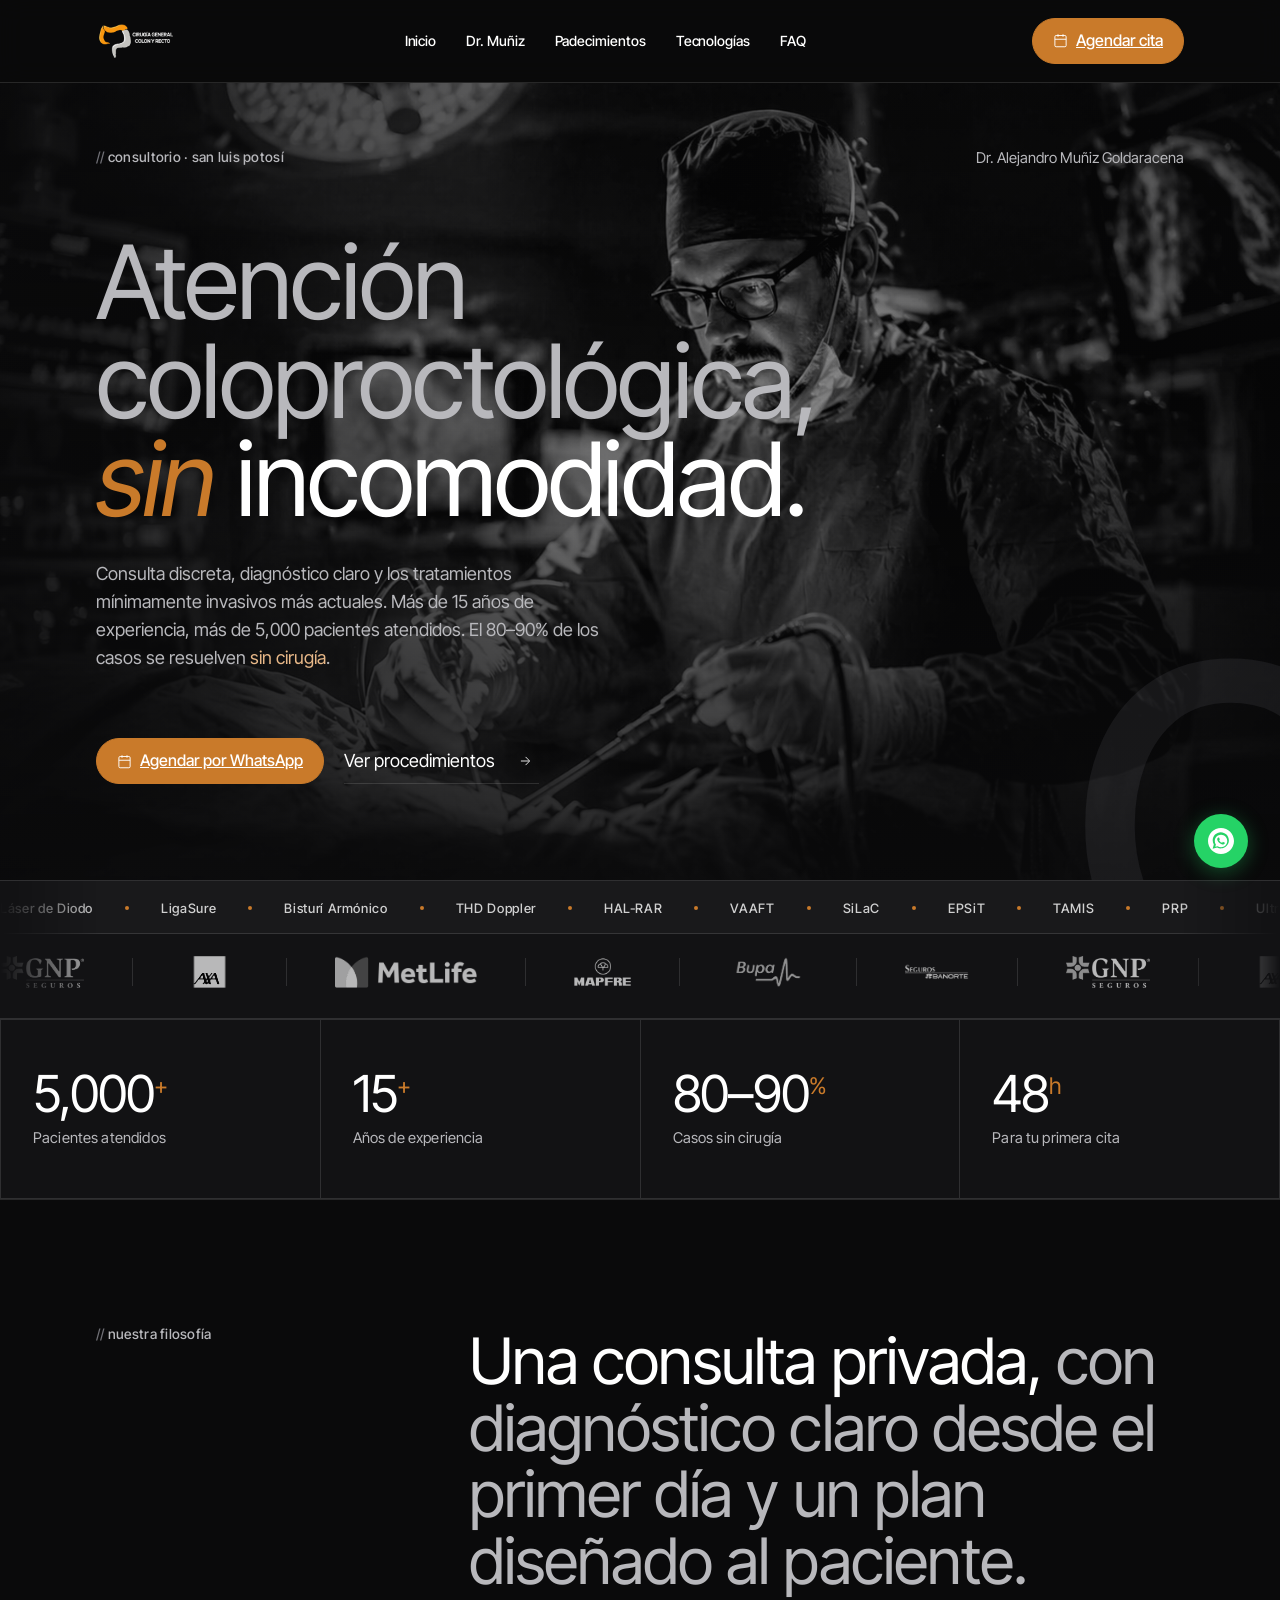
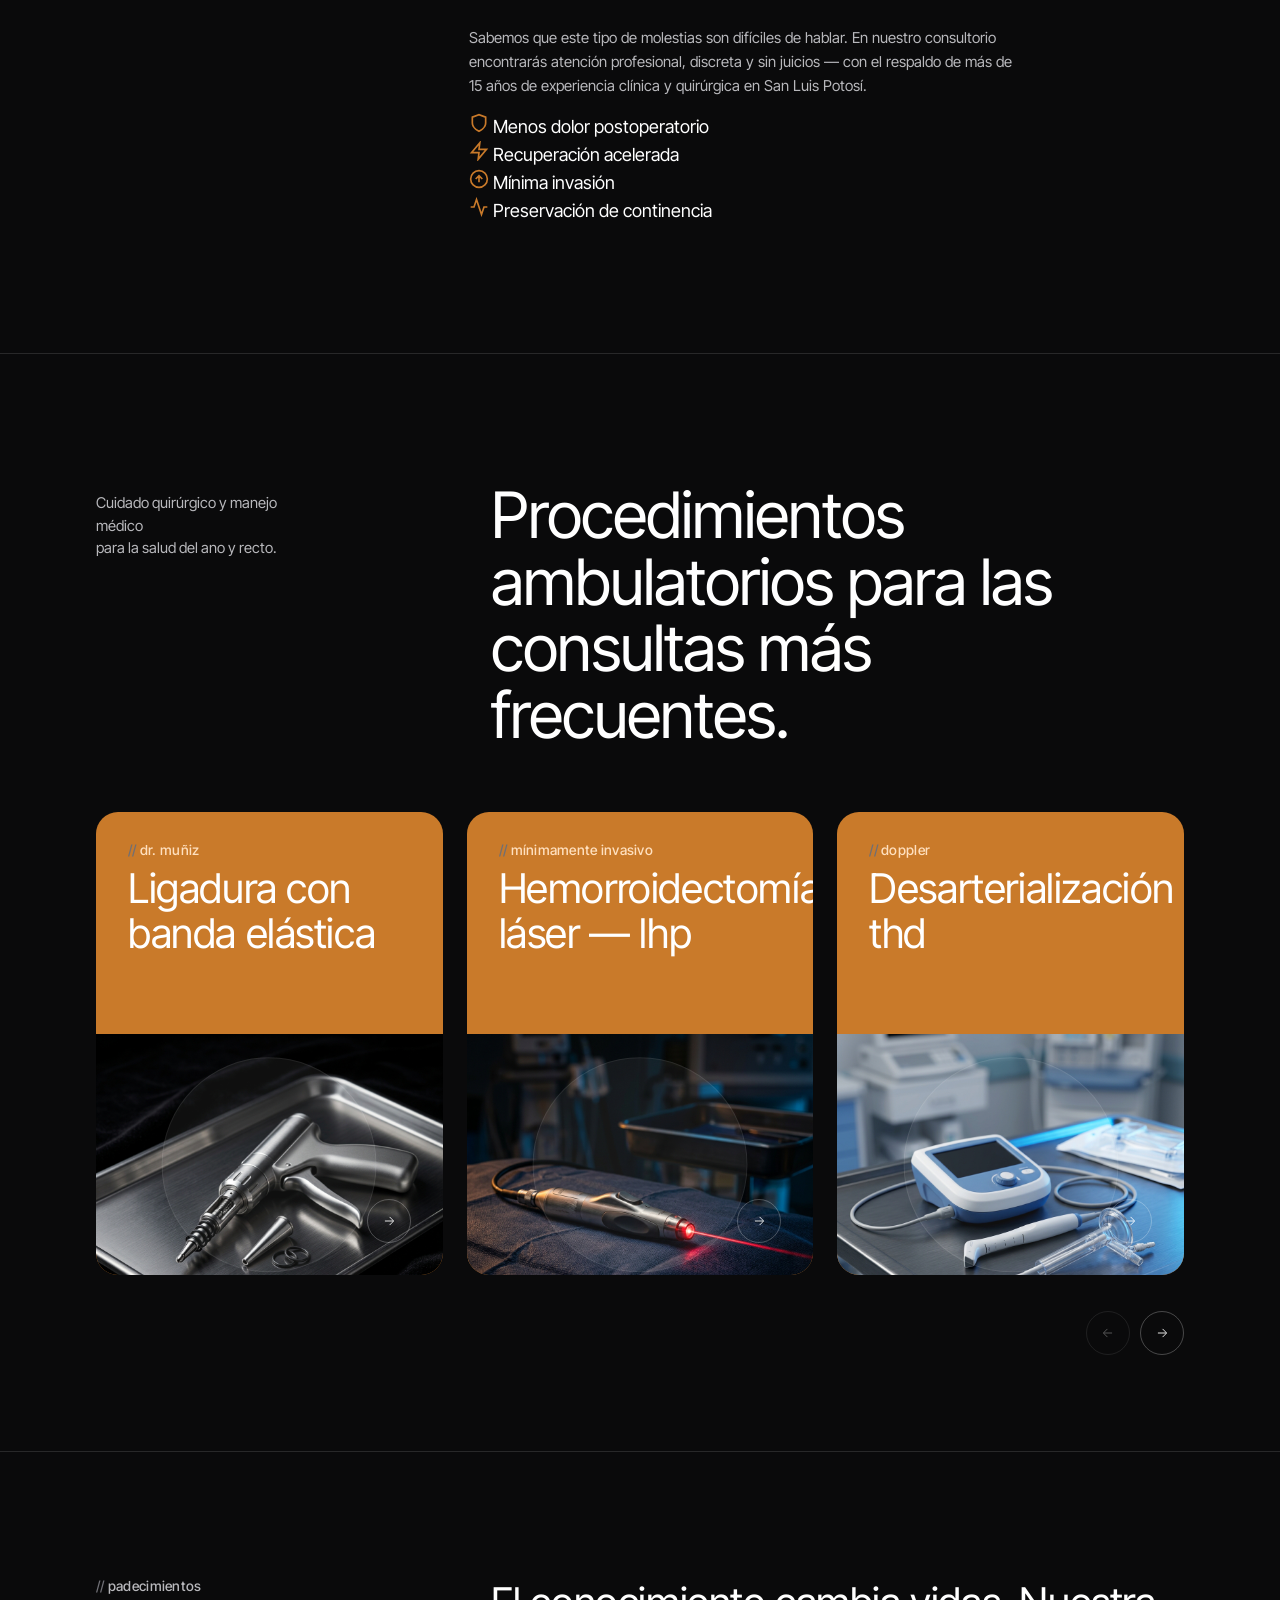
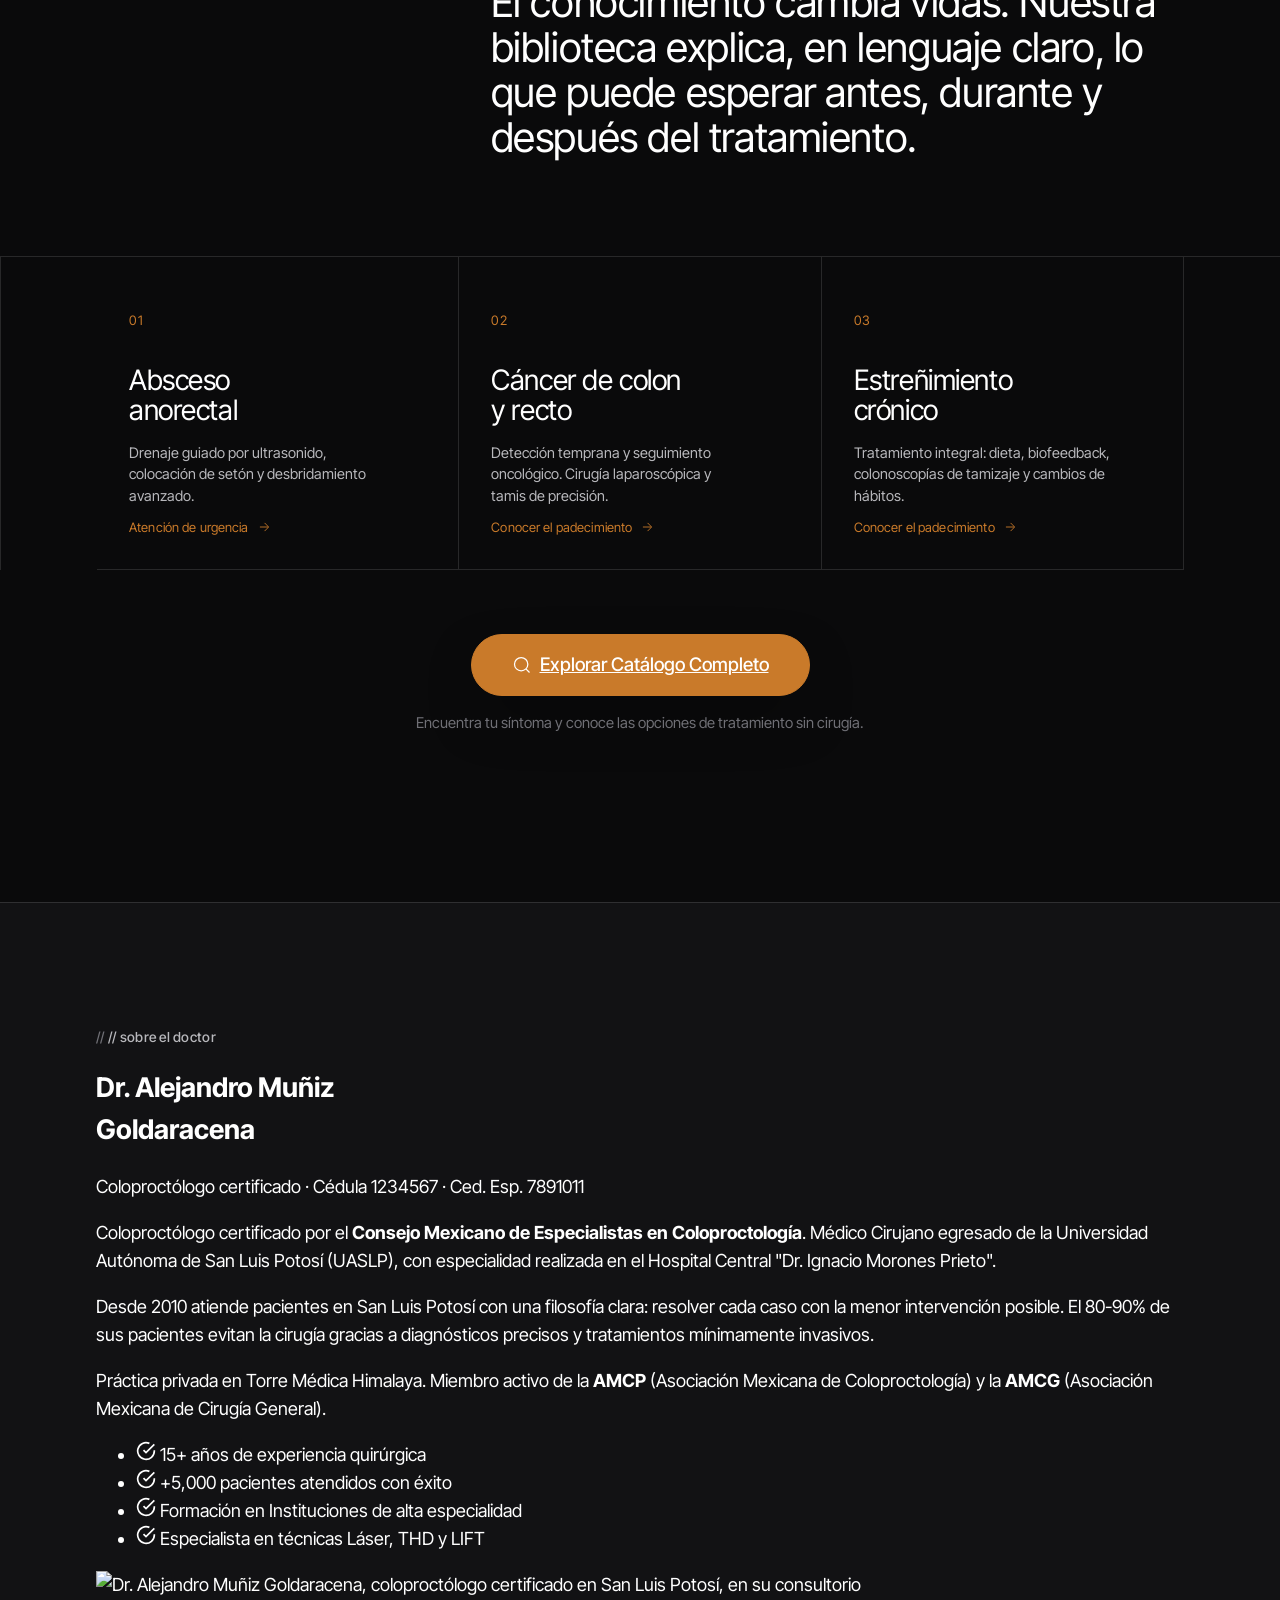
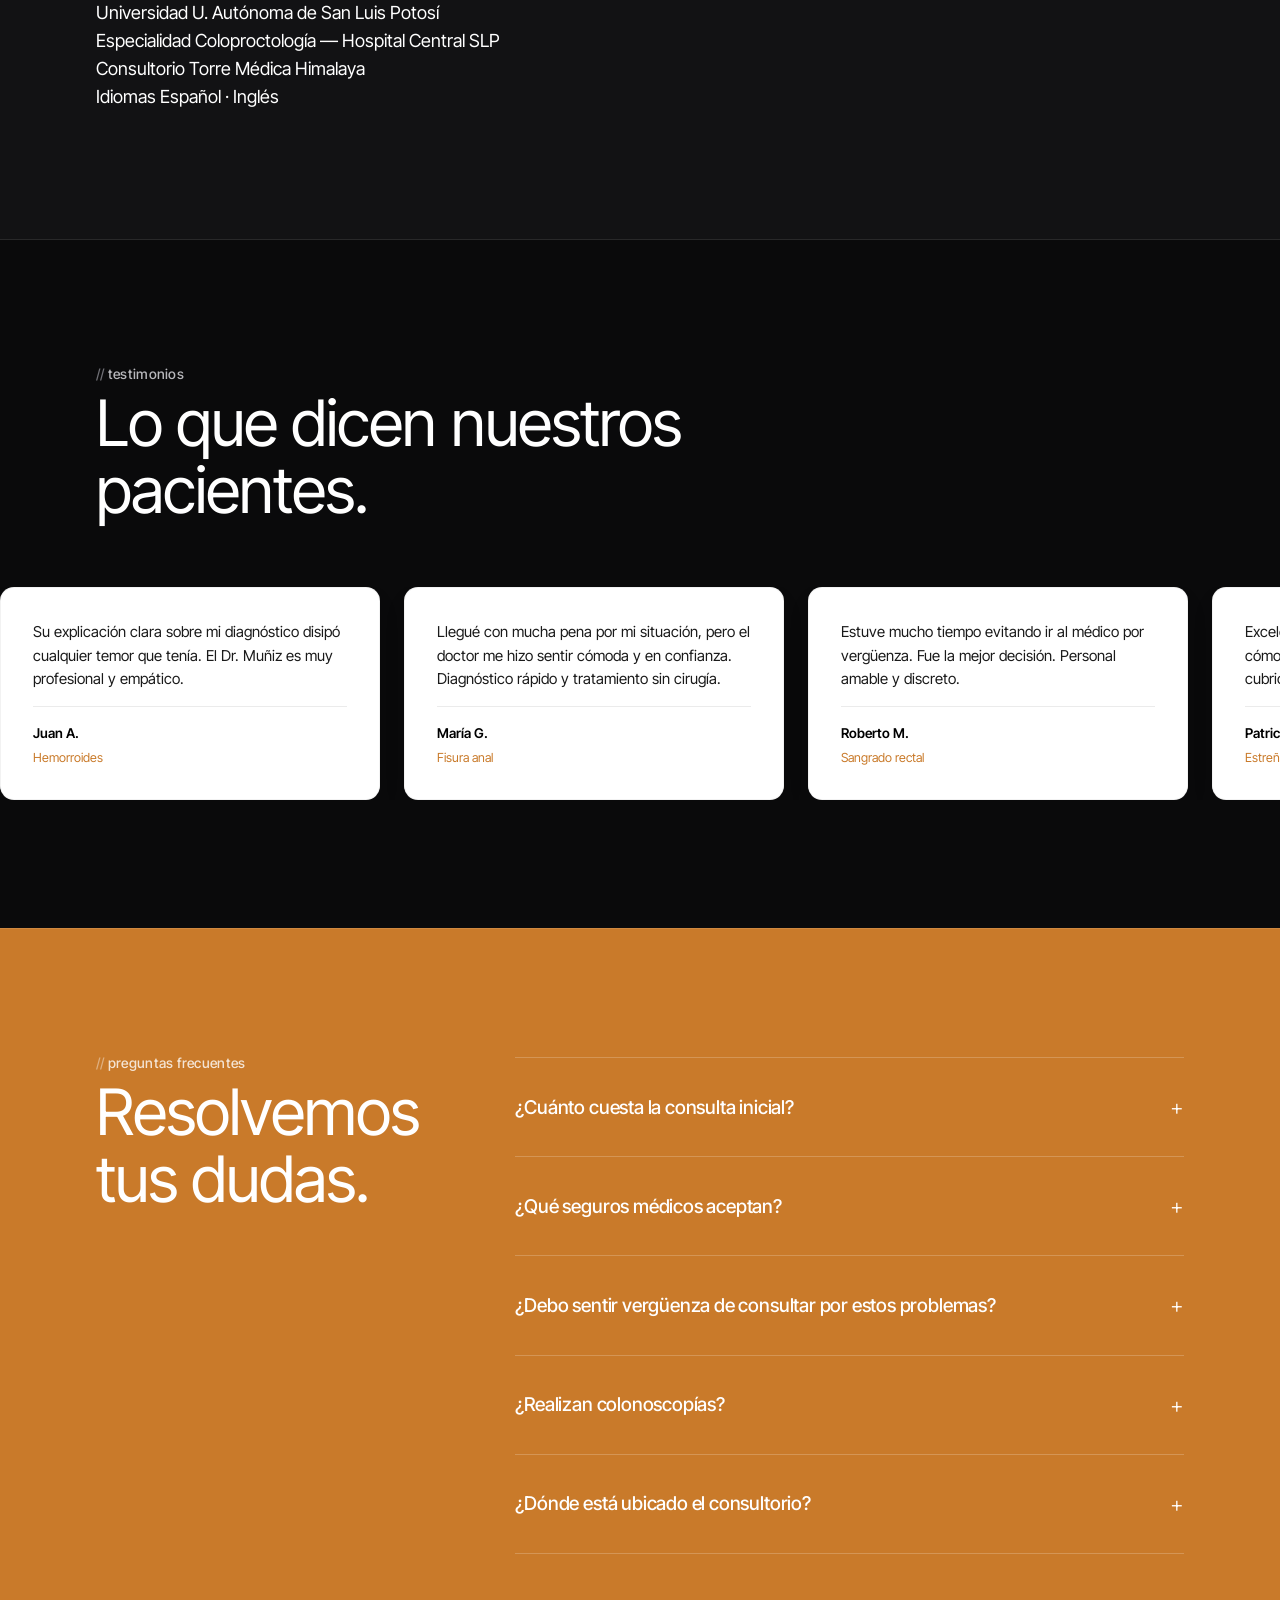
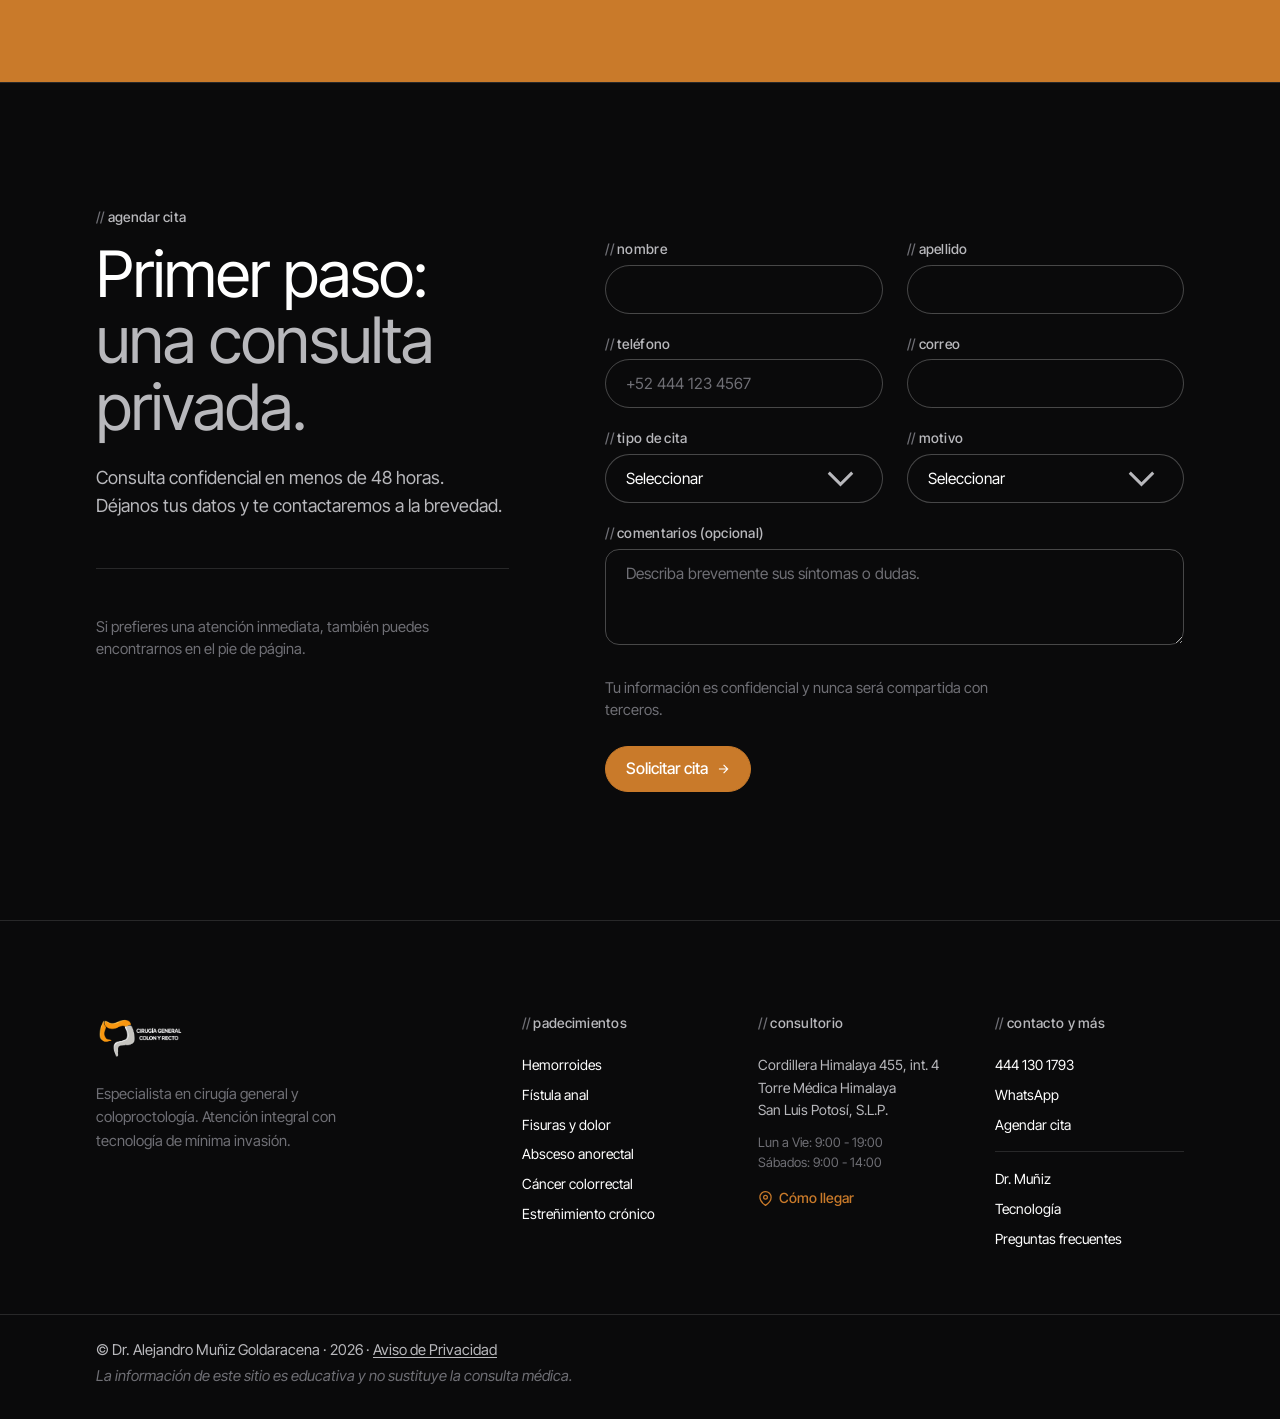
==== commit 0a481d8a: "Fix insurance logo paths in fusionado and optimize filters" ====
--- a/fusionado/index.html
+++ b/fusionado/index.html
@@ -700,9 +700,9 @@
       display: flex;
       align-items: center;
       flex-shrink: 0;
-      opacity: 0.6;
-      /* Ajuste para que los logos se vean blancos/plateados sobre fondo oscuro */
-      filter: invert(1) grayscale(1) brightness(2);
+      opacity: 0.7;
+      /* Filtro optimizado para logos sobre fondo oscuro */
+      filter: invert(1) grayscale(1) contrast(1.2) brightness(1.6);
       mix-blend-mode: screen;
       transition: opacity 0.25s, transform 0.25s;
     }
@@ -902,37 +902,37 @@
         <div class="seguros__track">
           <!-- Set 1 -->
           <div class="seguros__logo">
-            <img src="../images/seguros/gnp-seguros.png" alt="GNP Seguros"
+            <img src="images/seguros/gnp-seguros.png" alt="GNP Seguros"
               onerror="this.style.display='none';this.nextElementSibling.style.display='flex'">
             <span class="seguros__logo-text" style="display:none">GNP Seguros</span>
           </div>
           <div class="seguros__divider" aria-hidden="true"></div>
           <div class="seguros__logo">
-            <img src="../images/seguros/axa-seguros.png" alt="AXA Seguros"
+            <img src="images/seguros/axa-seguros.png" alt="AXA Seguros"
               onerror="this.style.display='none';this.nextElementSibling.style.display='flex'">
             <span class="seguros__logo-text" style="display:none">AXA</span>
           </div>
           <div class="seguros__divider" aria-hidden="true"></div>
           <div class="seguros__logo">
-            <img src="../images/seguros/metlife-seguros.png" alt="MetLife"
+            <img src="images/seguros/metlife-seguros.png" alt="MetLife"
               onerror="this.style.display='none';this.nextElementSibling.style.display='flex'">
             <span class="seguros__logo-text" style="display:none">MetLife</span>
           </div>
           <div class="seguros__divider" aria-hidden="true"></div>
           <div class="seguros__logo">
-            <img src="../images/seguros/mapfre-seguros.png" alt="Mapfre"
+            <img src="images/seguros/mapfre-seguros.png" alt="Mapfre"
               onerror="this.style.display='none';this.nextElementSibling.style.display='flex'">
             <span class="seguros__logo-text" style="display:none">Mapfre</span>
           </div>
           <div class="seguros__divider" aria-hidden="true"></div>
           <div class="seguros__logo">
-            <img src="../images/seguros/bupa-seguro.png" alt="Bupa"
+            <img src="images/seguros/bupa-seguro.png" alt="Bupa"
               onerror="this.style.display='none';this.nextElementSibling.style.display='flex'">
             <span class="seguros__logo-text" style="display:none">Bupa</span>
           </div>
           <div class="seguros__divider" aria-hidden="true"></div>
           <div class="seguros__logo">
-            <img src="../images/seguros/banorte-seguros.png" alt="Banorte Seguros"
+            <img src="images/seguros/banorte-seguros.png" alt="Banorte Seguros"
               onerror="this.style.display='none';this.nextElementSibling.style.display='flex'">
             <span class="seguros__logo-text" style="display:none">Banorte Seguros</span>
           </div>
@@ -940,37 +940,37 @@
           
           <!-- Set 2 (duplicado para loop continuo) -->
           <div class="seguros__logo">
-            <img src="../images/seguros/gnp-seguros.png" alt="GNP Seguros"
+            <img src="images/seguros/gnp-seguros.png" alt="GNP Seguros"
               onerror="this.style.display='none';this.nextElementSibling.style.display='flex'">
             <span class="seguros__logo-text" style="display:none">GNP Seguros</span>
           </div>
           <div class="seguros__divider" aria-hidden="true"></div>
           <div class="seguros__logo">
-            <img src="../images/seguros/axa-seguros.png" alt="AXA Seguros"
+            <img src="images/seguros/axa-seguros.png" alt="AXA Seguros"
               onerror="this.style.display='none';this.nextElementSibling.style.display='flex'">
             <span class="seguros__logo-text" style="display:none">AXA</span>
           </div>
           <div class="seguros__divider" aria-hidden="true"></div>
           <div class="seguros__logo">
-            <img src="../images/seguros/metlife-seguros.png" alt="MetLife"
+            <img src="images/seguros/metlife-seguros.png" alt="MetLife"
               onerror="this.style.display='none';this.nextElementSibling.style.display='flex'">
             <span class="seguros__logo-text" style="display:none">MetLife</span>
           </div>
           <div class="seguros__divider" aria-hidden="true"></div>
           <div class="seguros__logo">
-            <img src="../images/seguros/mapfre-seguros.png" alt="Mapfre"
+            <img src="images/seguros/mapfre-seguros.png" alt="Mapfre"
               onerror="this.style.display='none';this.nextElementSibling.style.display='flex'">
             <span class="seguros__logo-text" style="display:none">Mapfre</span>
           </div>
           <div class="seguros__divider" aria-hidden="true"></div>
           <div class="seguros__logo">
-            <img src="../images/seguros/bupa-seguro.png" alt="Bupa"
+            <img src="images/seguros/bupa-seguro.png" alt="Bupa"
               onerror="this.style.display='none';this.nextElementSibling.style.display='flex'">
             <span class="seguros__logo-text" style="display:none">Bupa</span>
           </div>
           <div class="seguros__divider" aria-hidden="true"></div>
           <div class="seguros__logo">
-            <img src="../images/seguros/banorte-seguros.png" alt="Banorte Seguros"
+            <img src="images/seguros/banorte-seguros.png" alt="Banorte Seguros"
               onerror="this.style.display='none';this.nextElementSibling.style.display='flex'">
             <span class="seguros__logo-text" style="display:none">Banorte Seguros</span>
           </div>
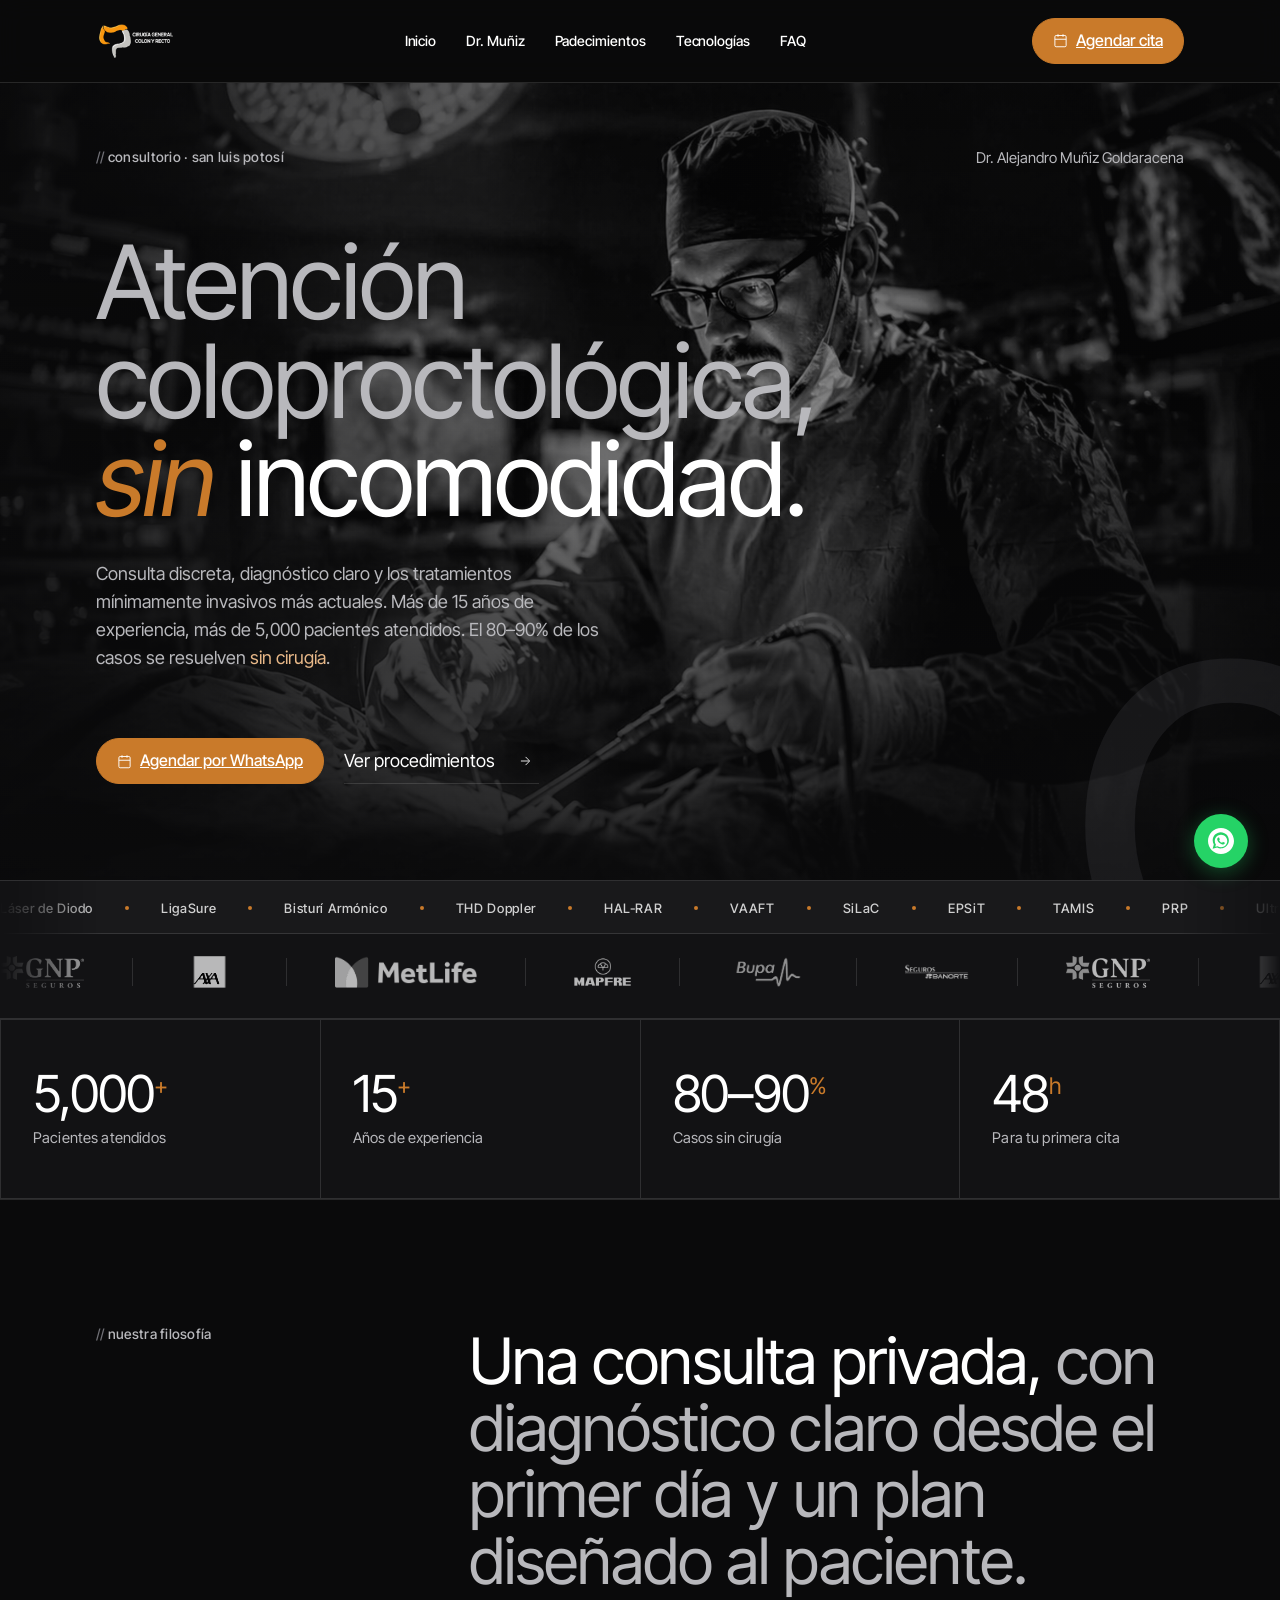
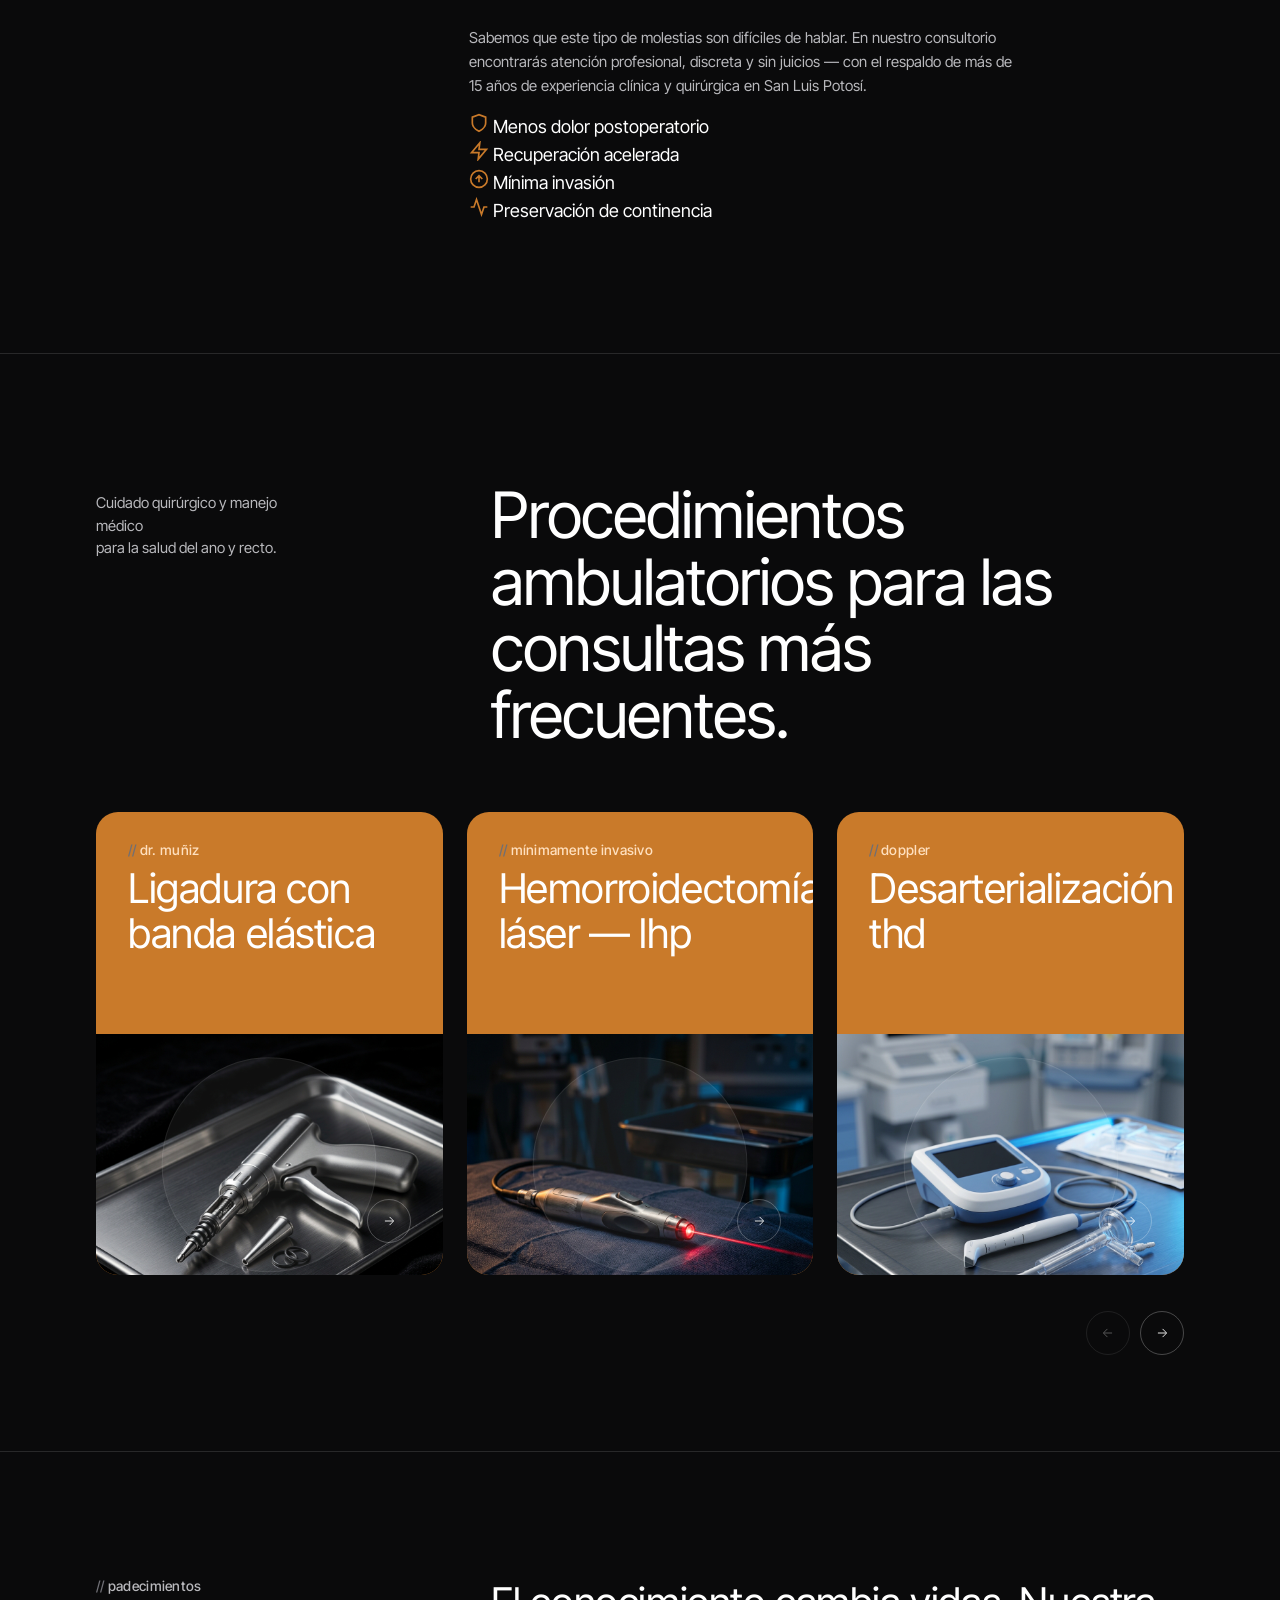
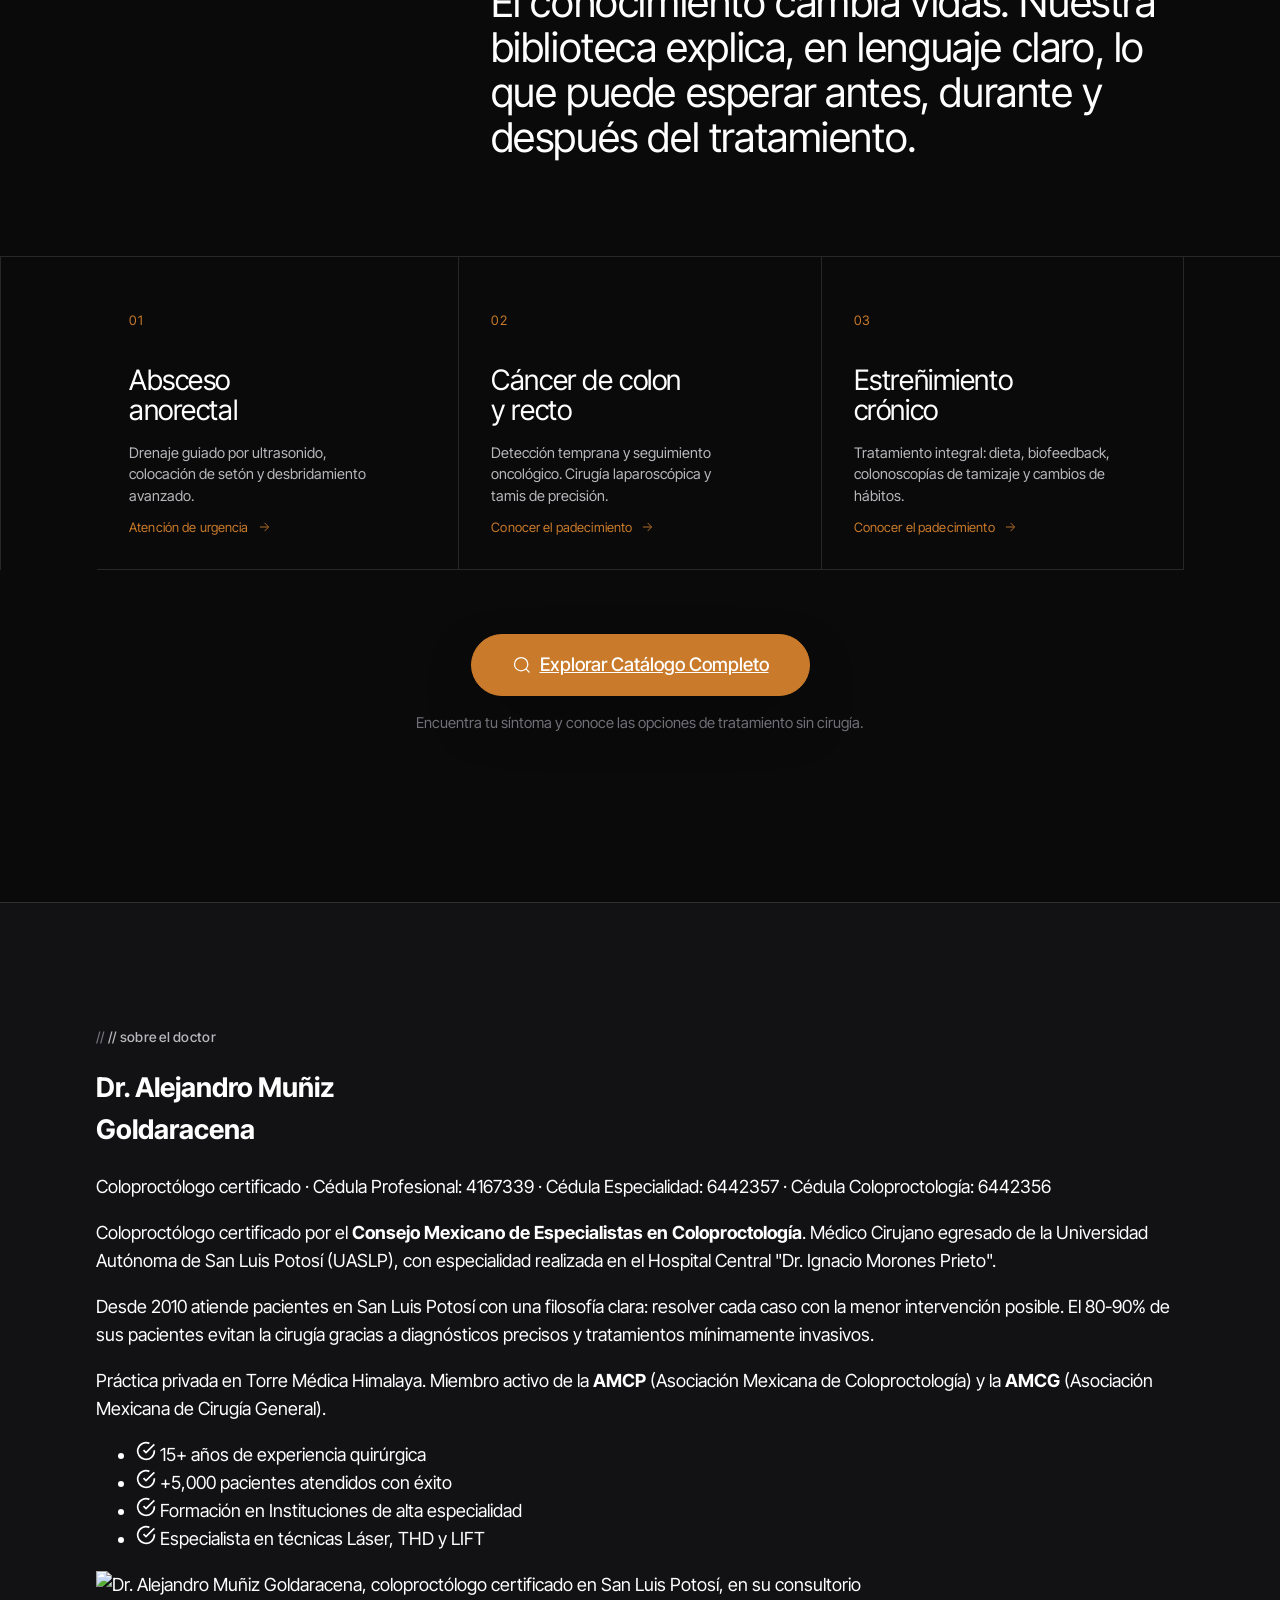
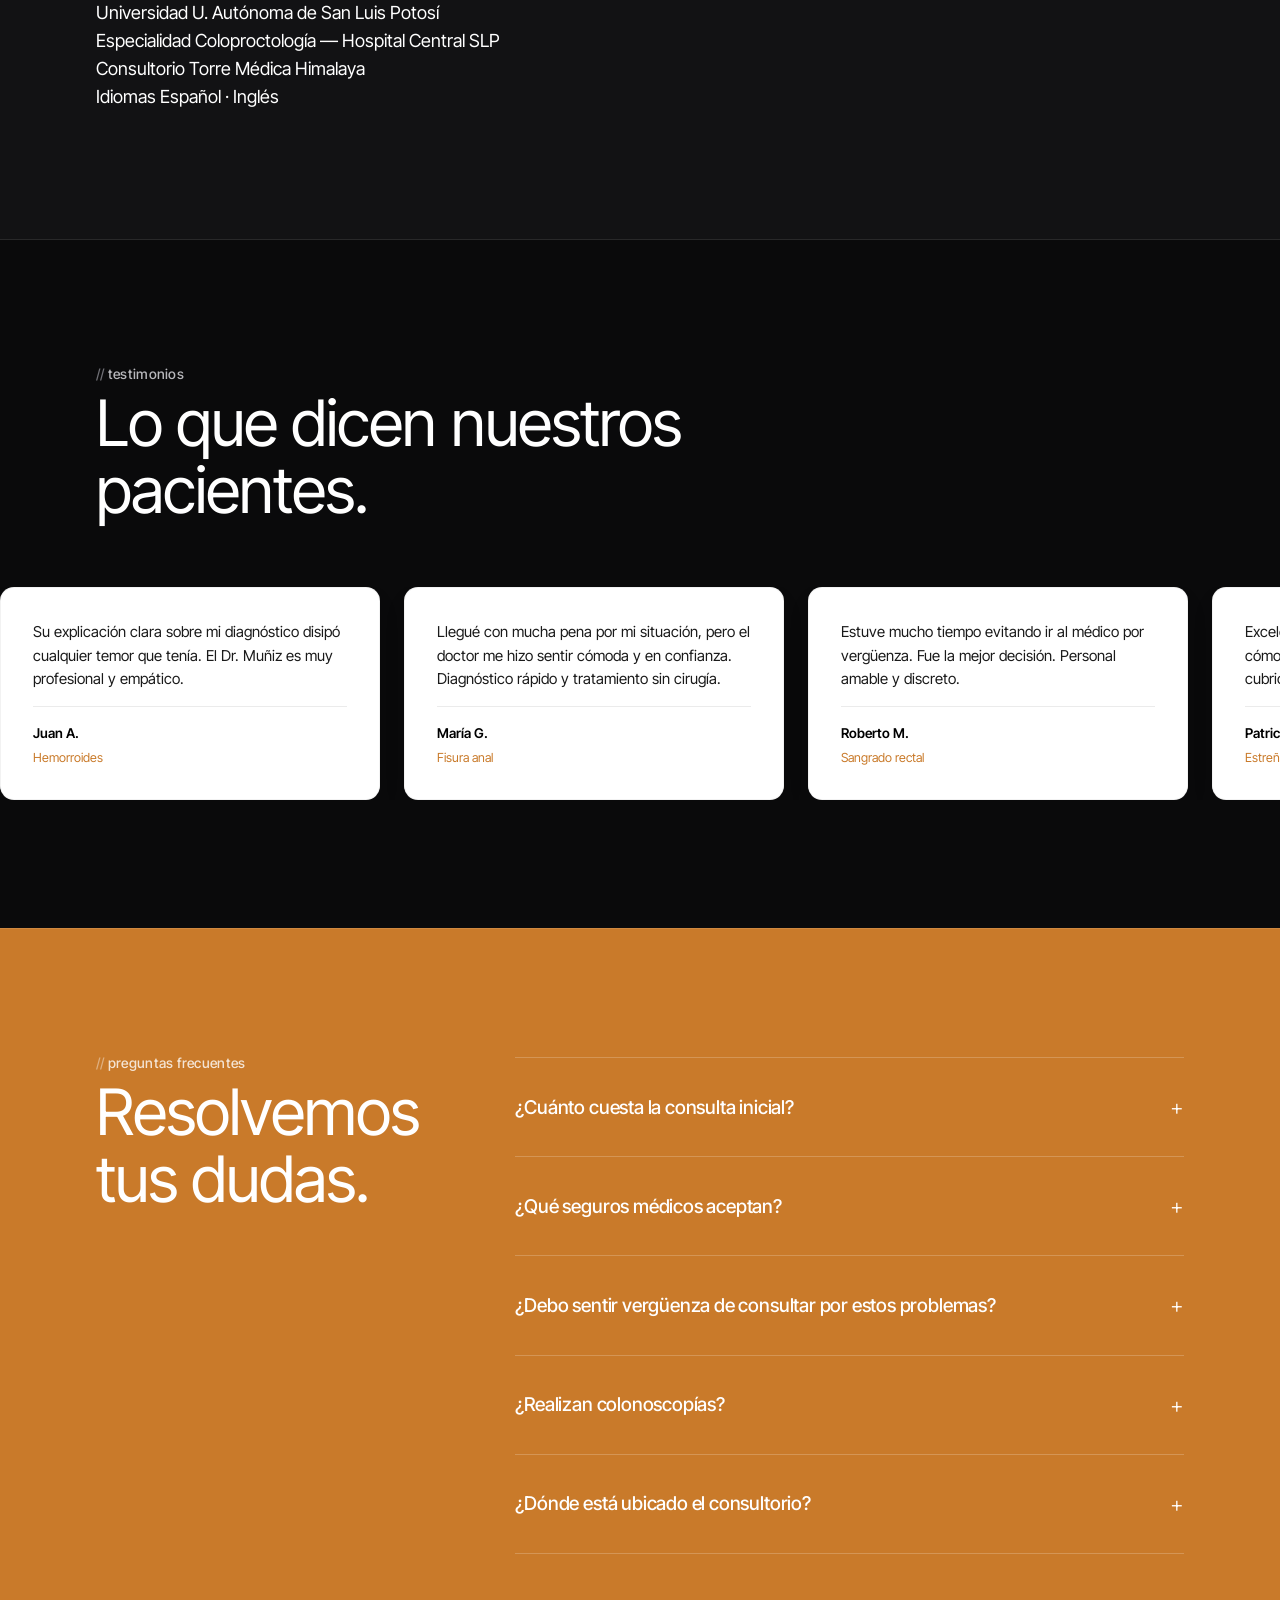
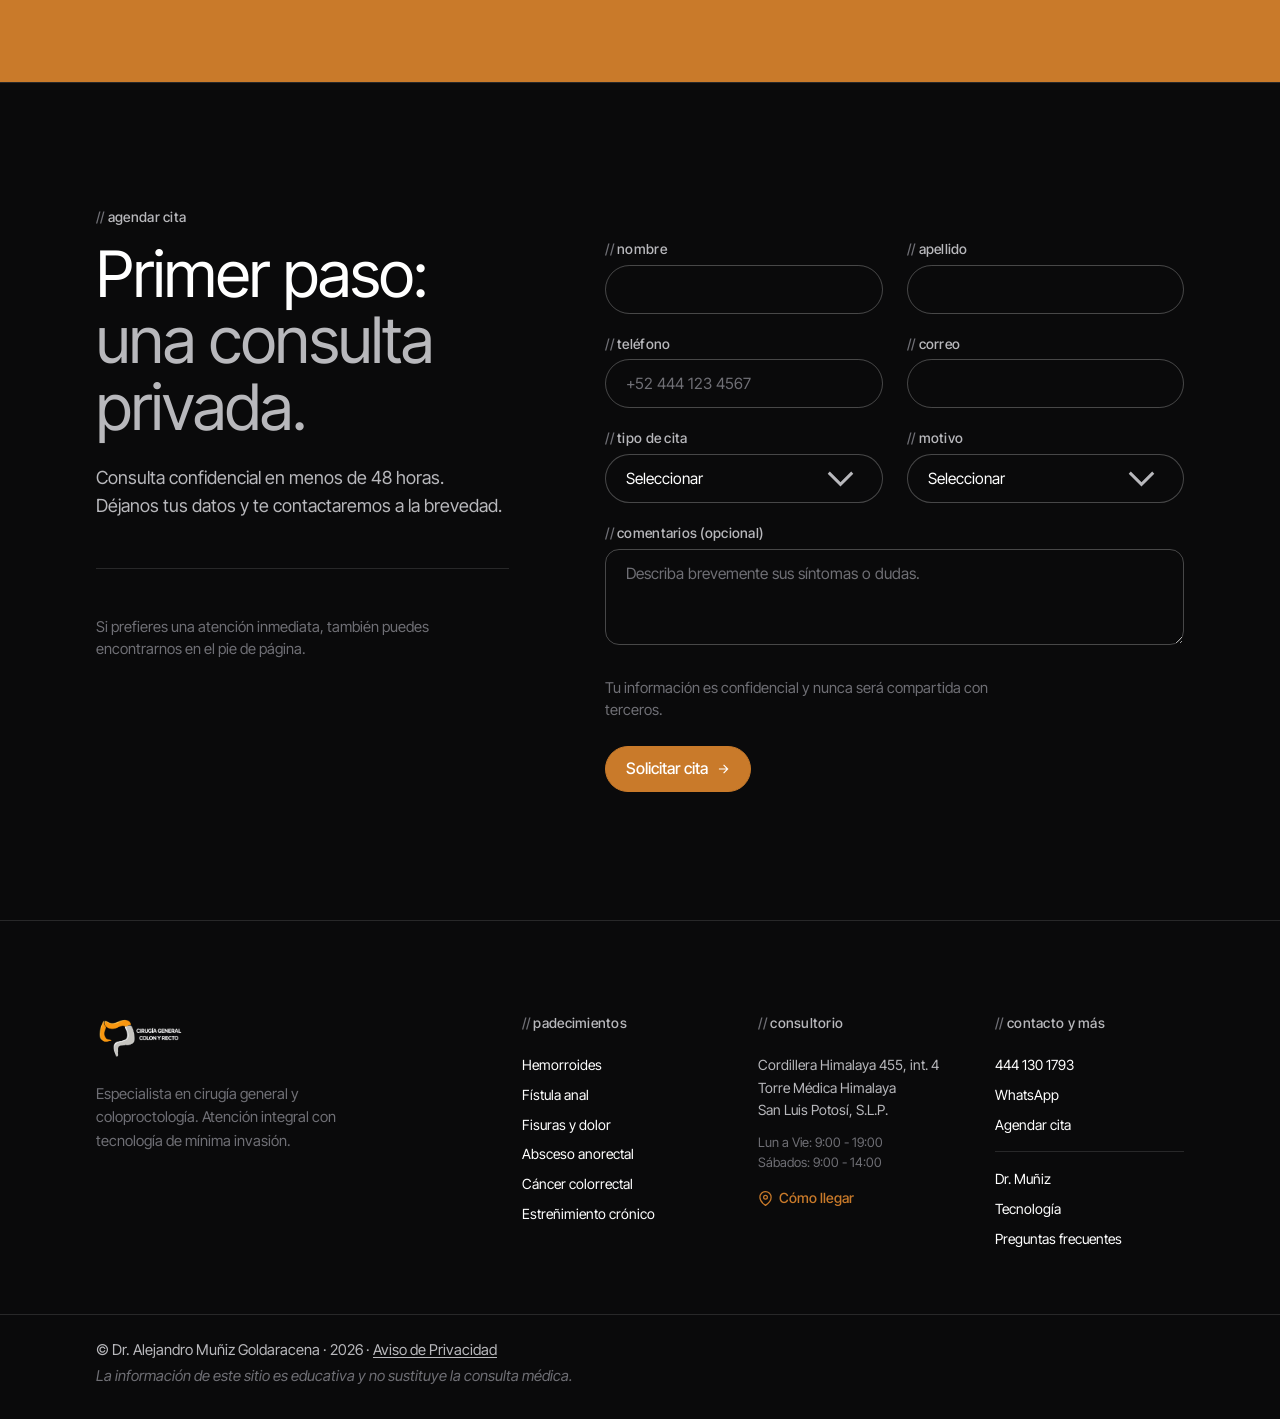
==== commit 6f13a899: "Add real professional license numbers for Dr. Alejandro Muñiz" ====
--- a/fusionado/index.html
+++ b/fusionado/index.html
@@ -1241,7 +1241,7 @@
             <span class="doc-title-last">Goldaracena</span>
           </h2>
           <p class="doc-credentials-line reveal">
-            Coloproctólogo certificado · Cédula 1234567 · Ced. Esp. 7891011
+            Coloproctólogo certificado · Cédula Profesional: 4167339 · Cédula Especialidad: 6442357 · Cédula Coloproctología: 6442356
           </p>
 
           <div class="doc-bio reveal">
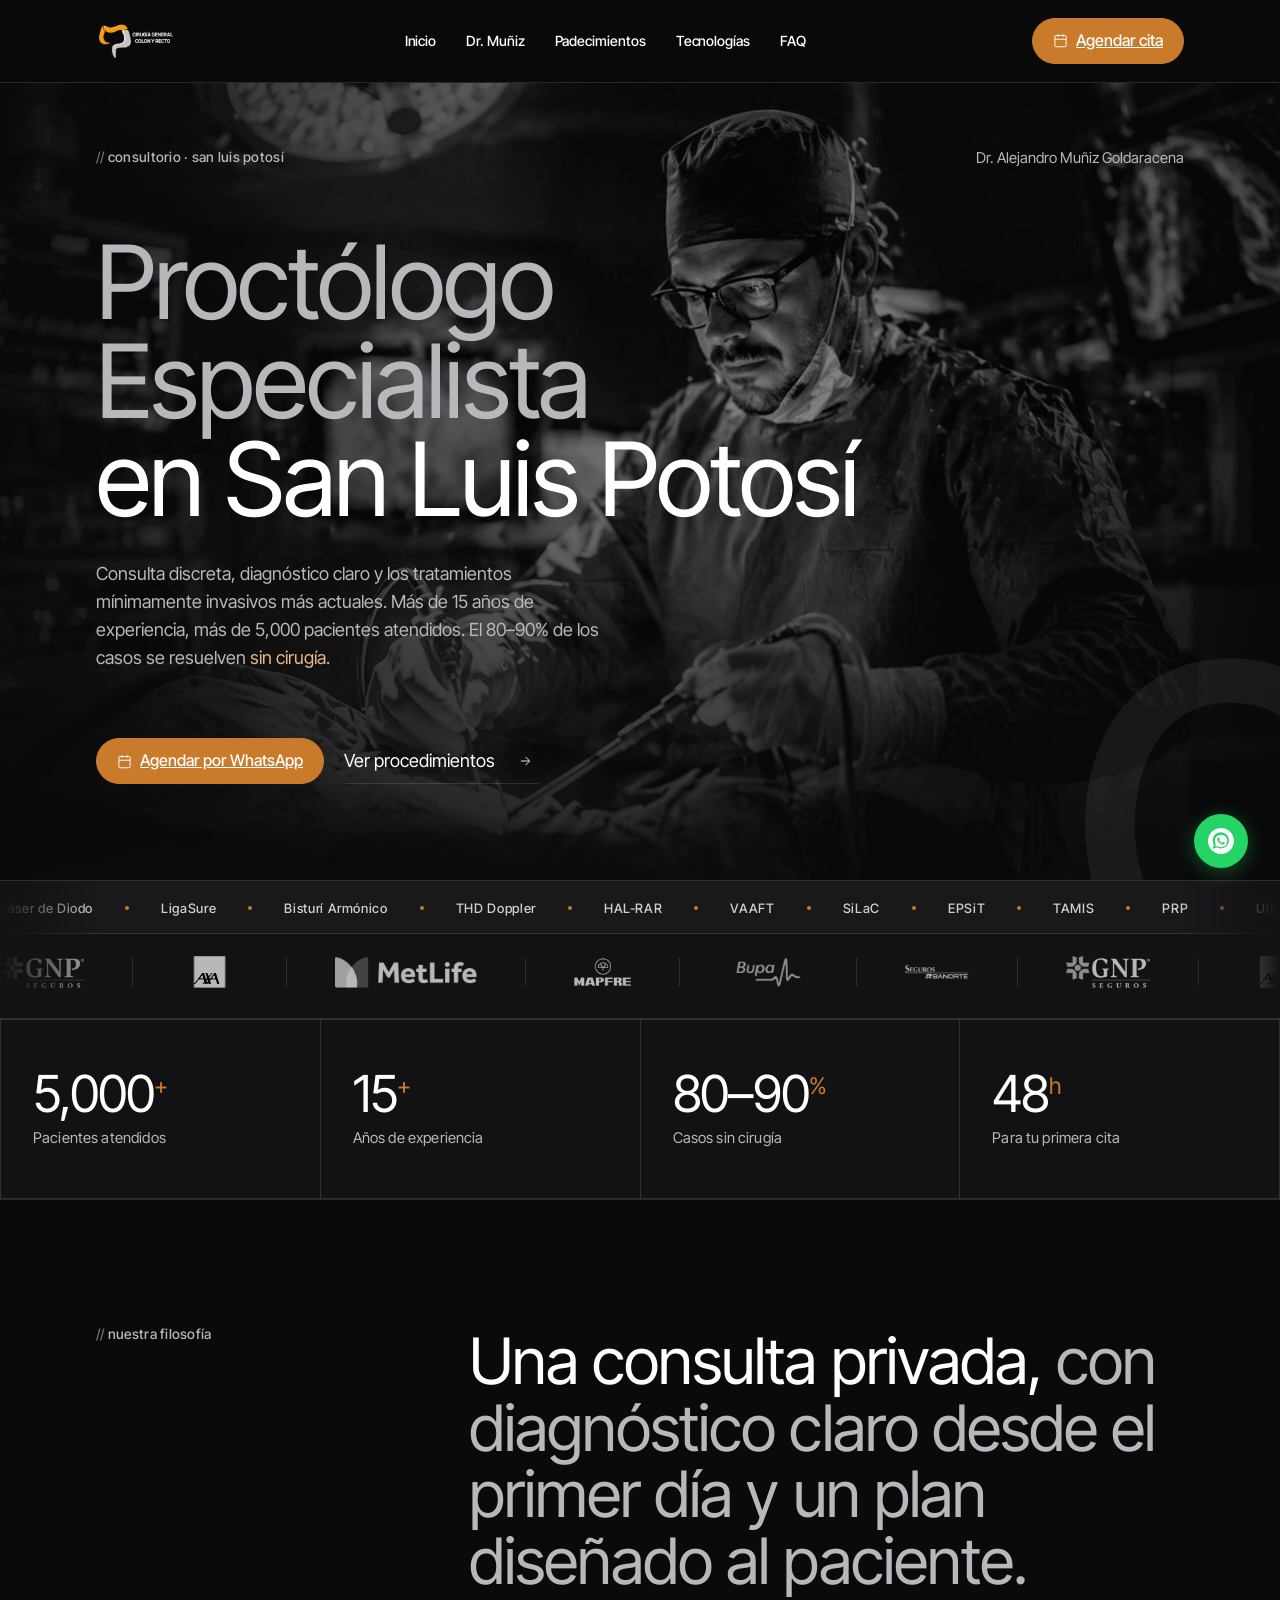
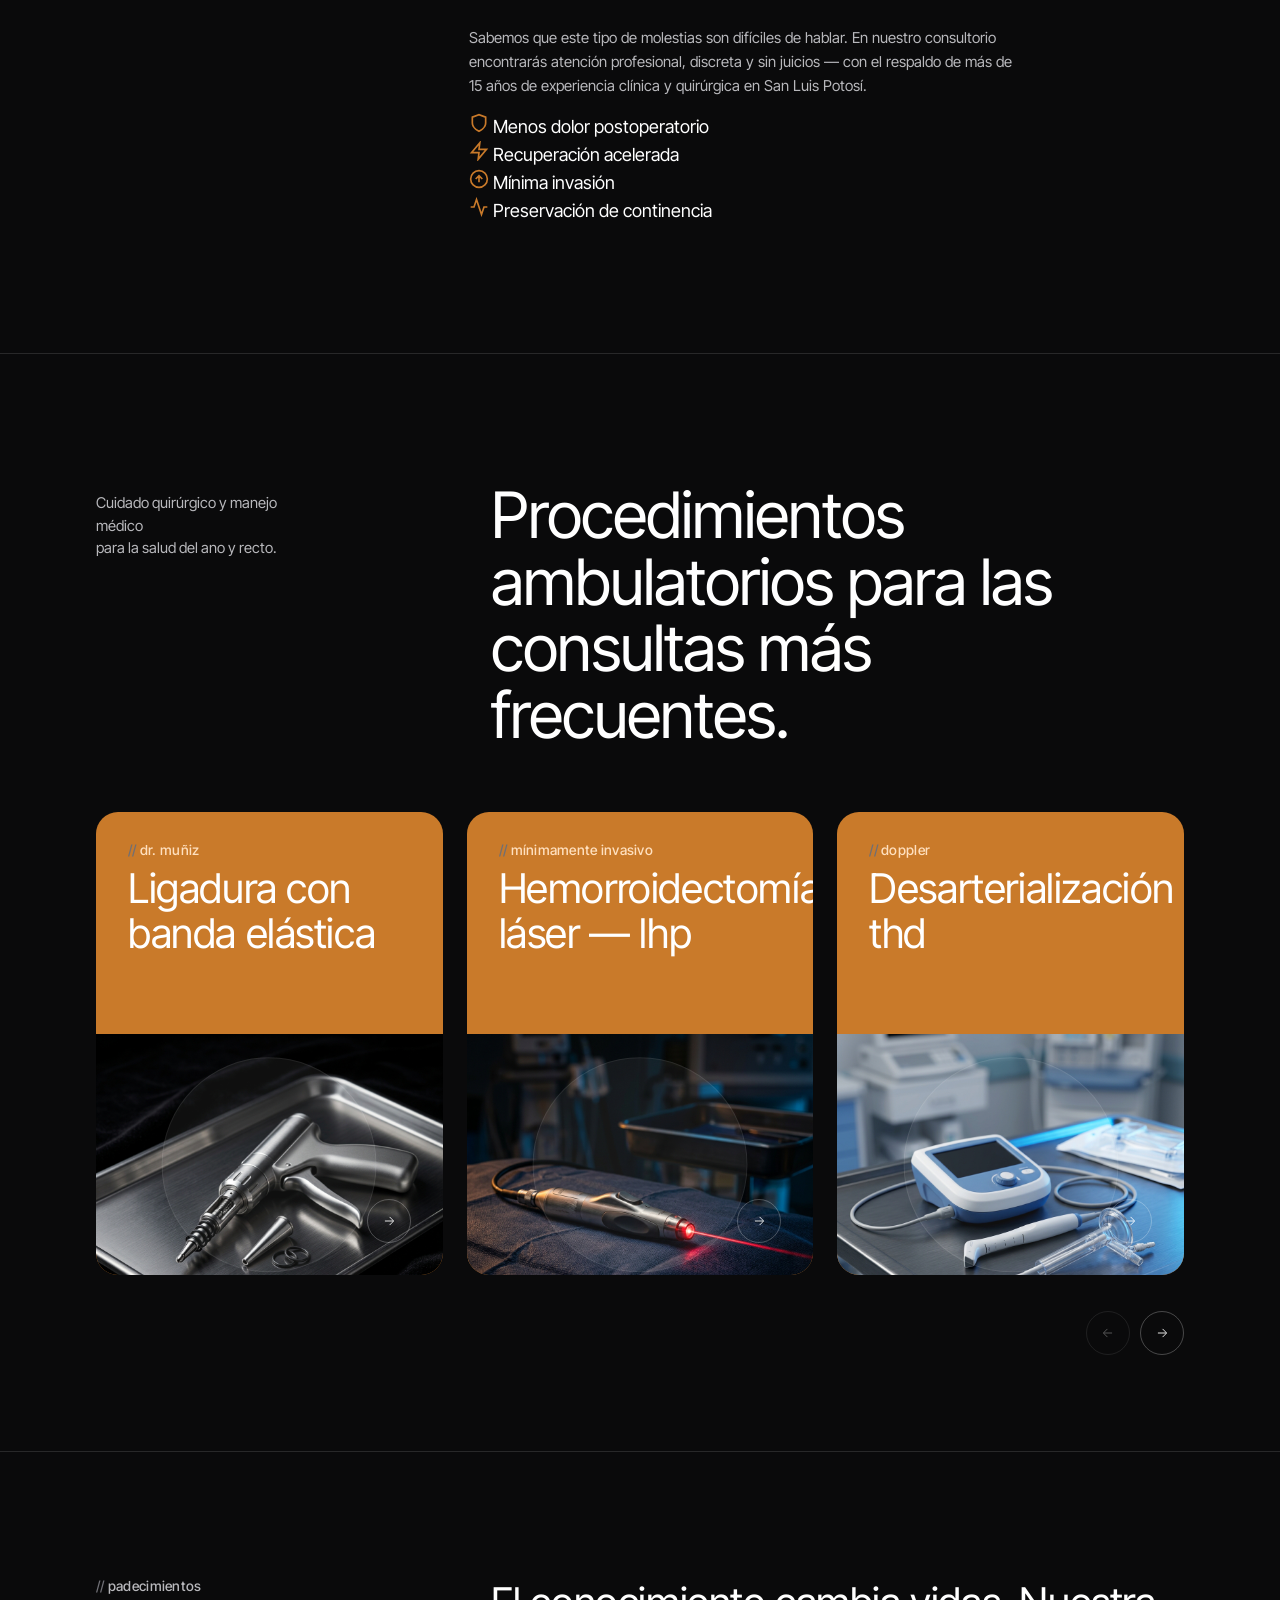
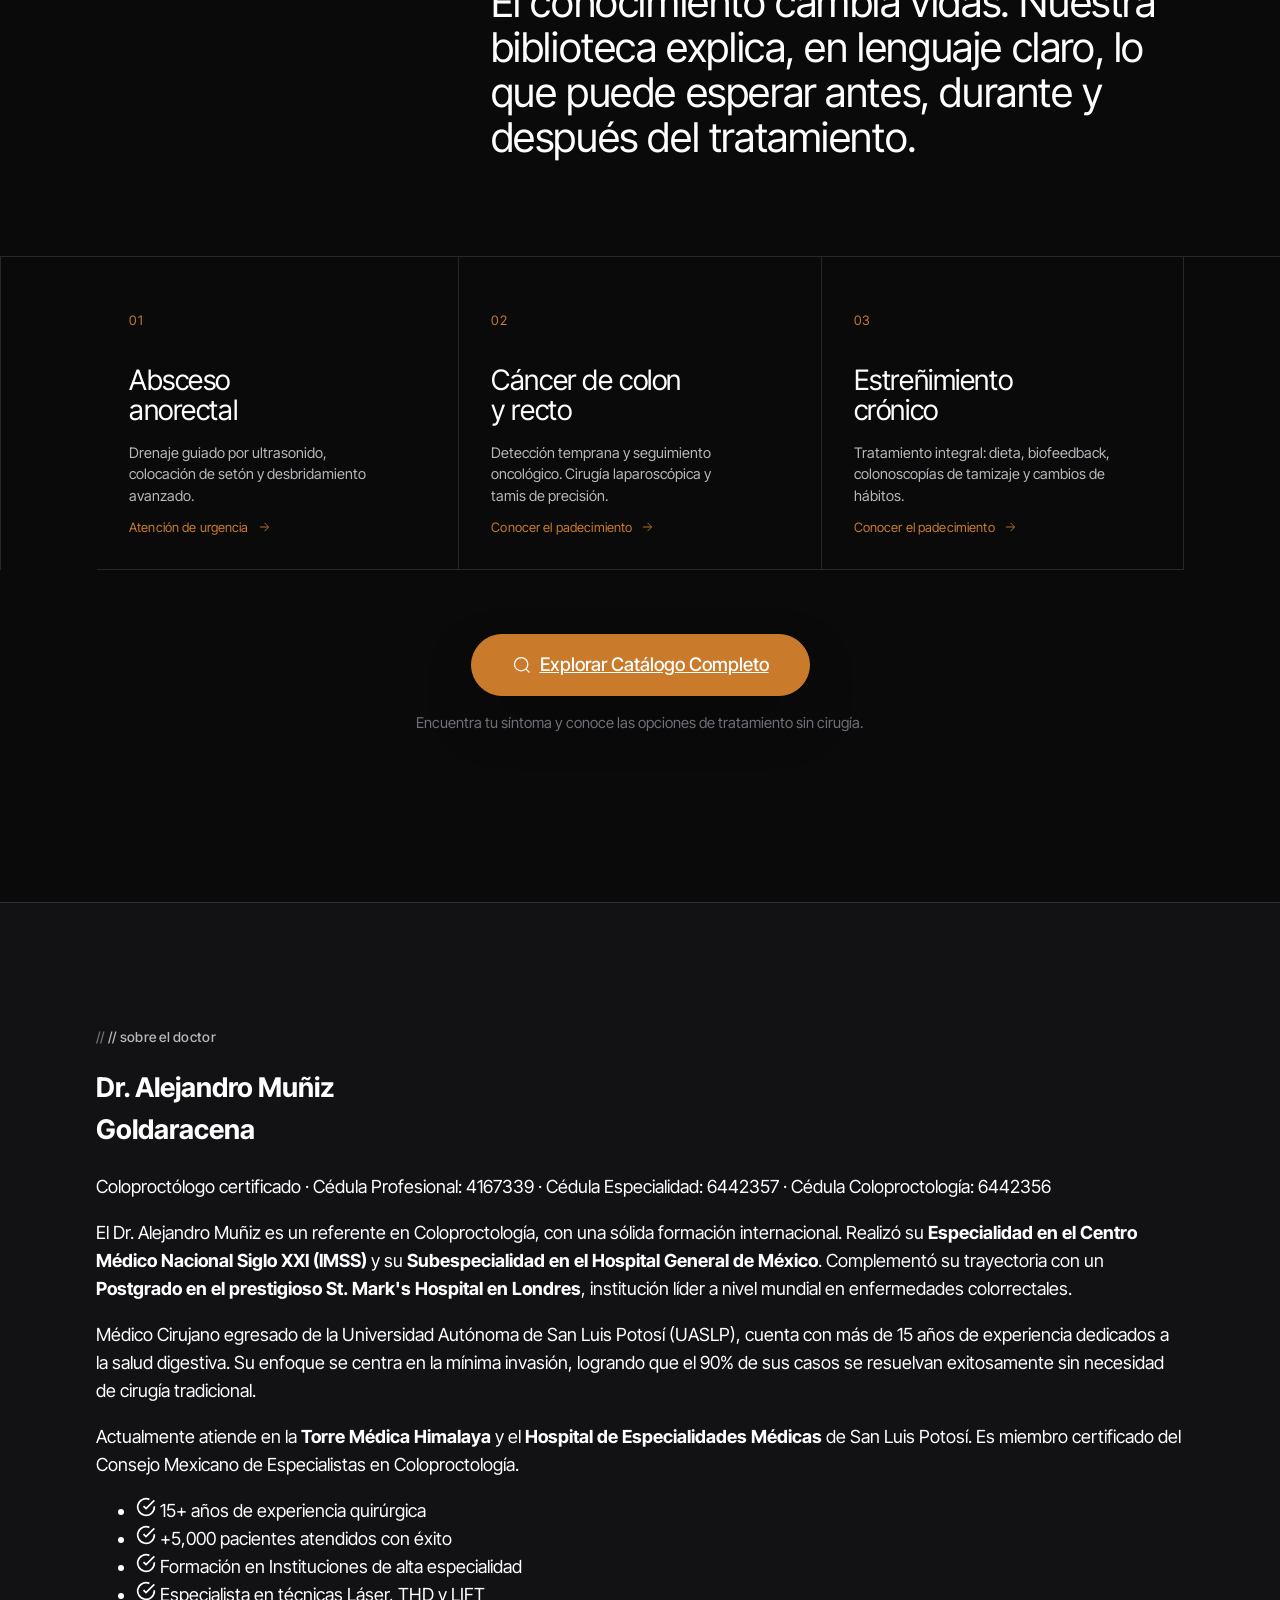
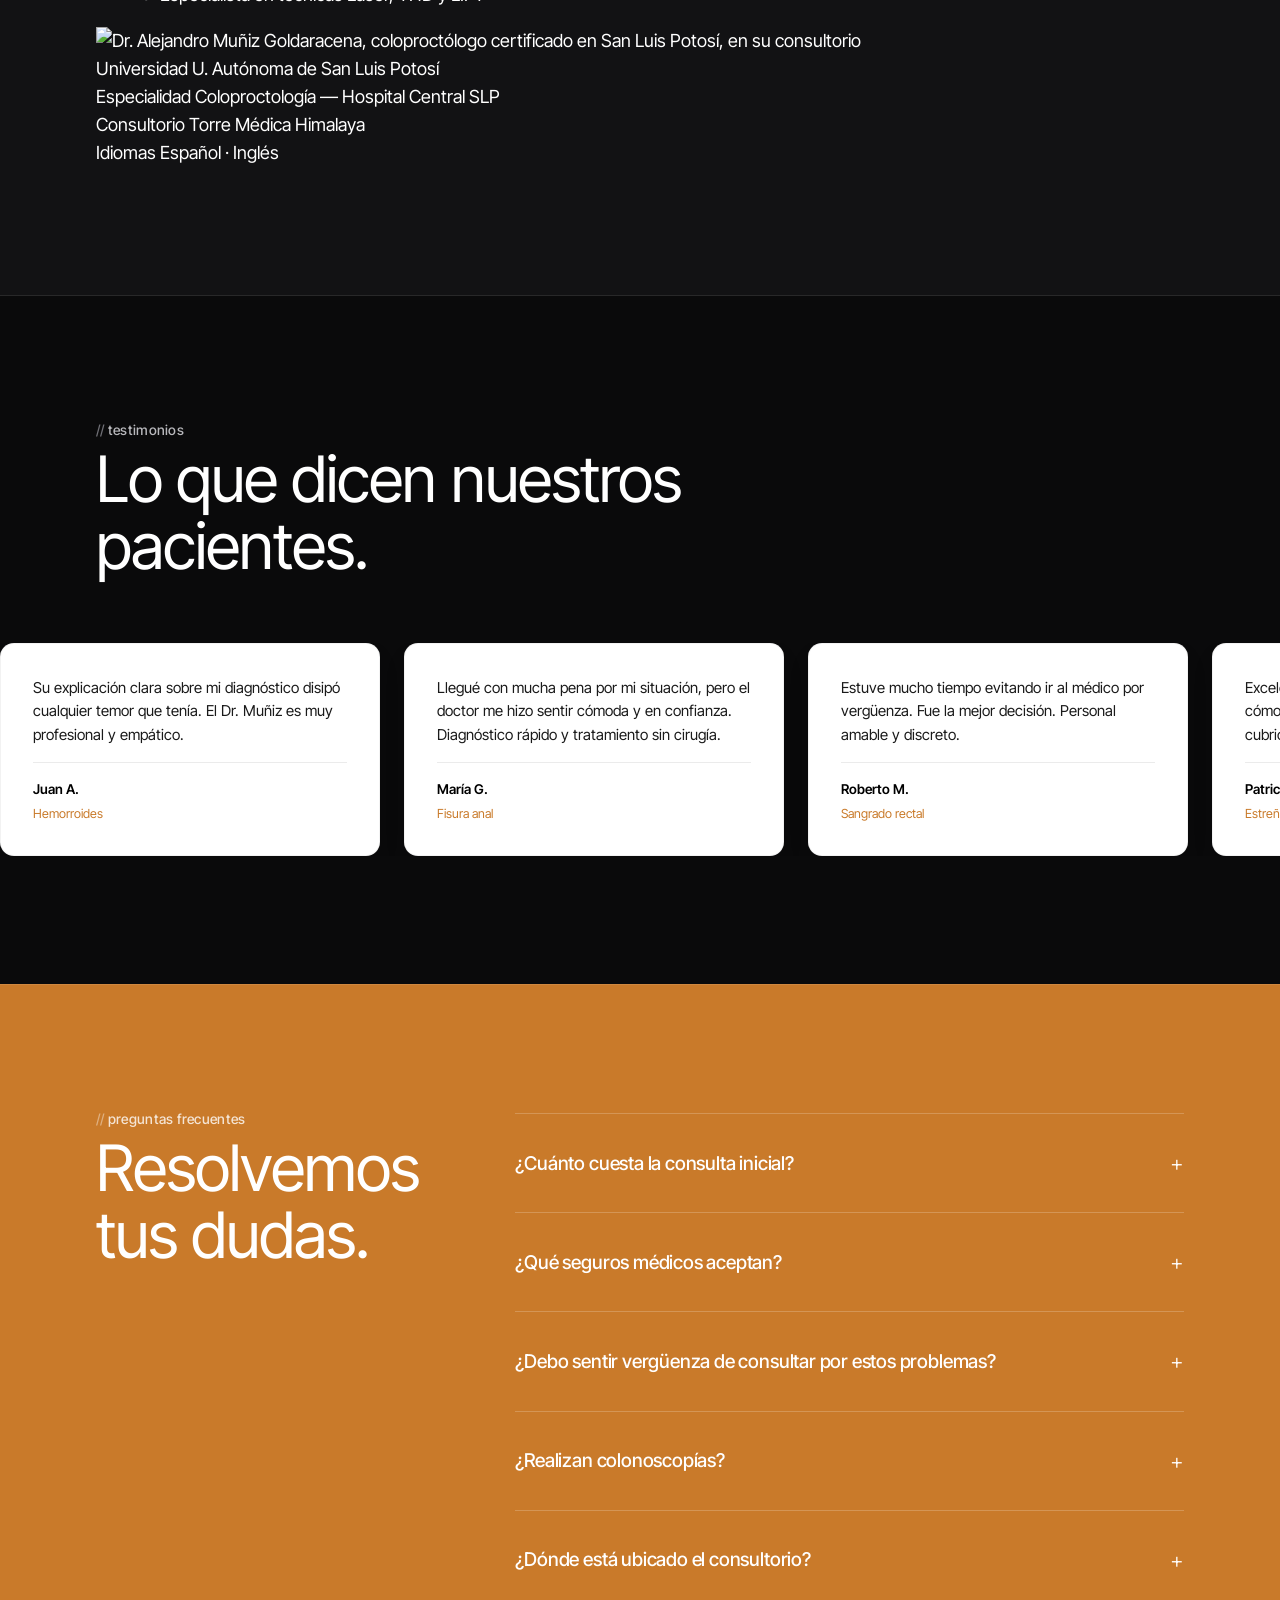
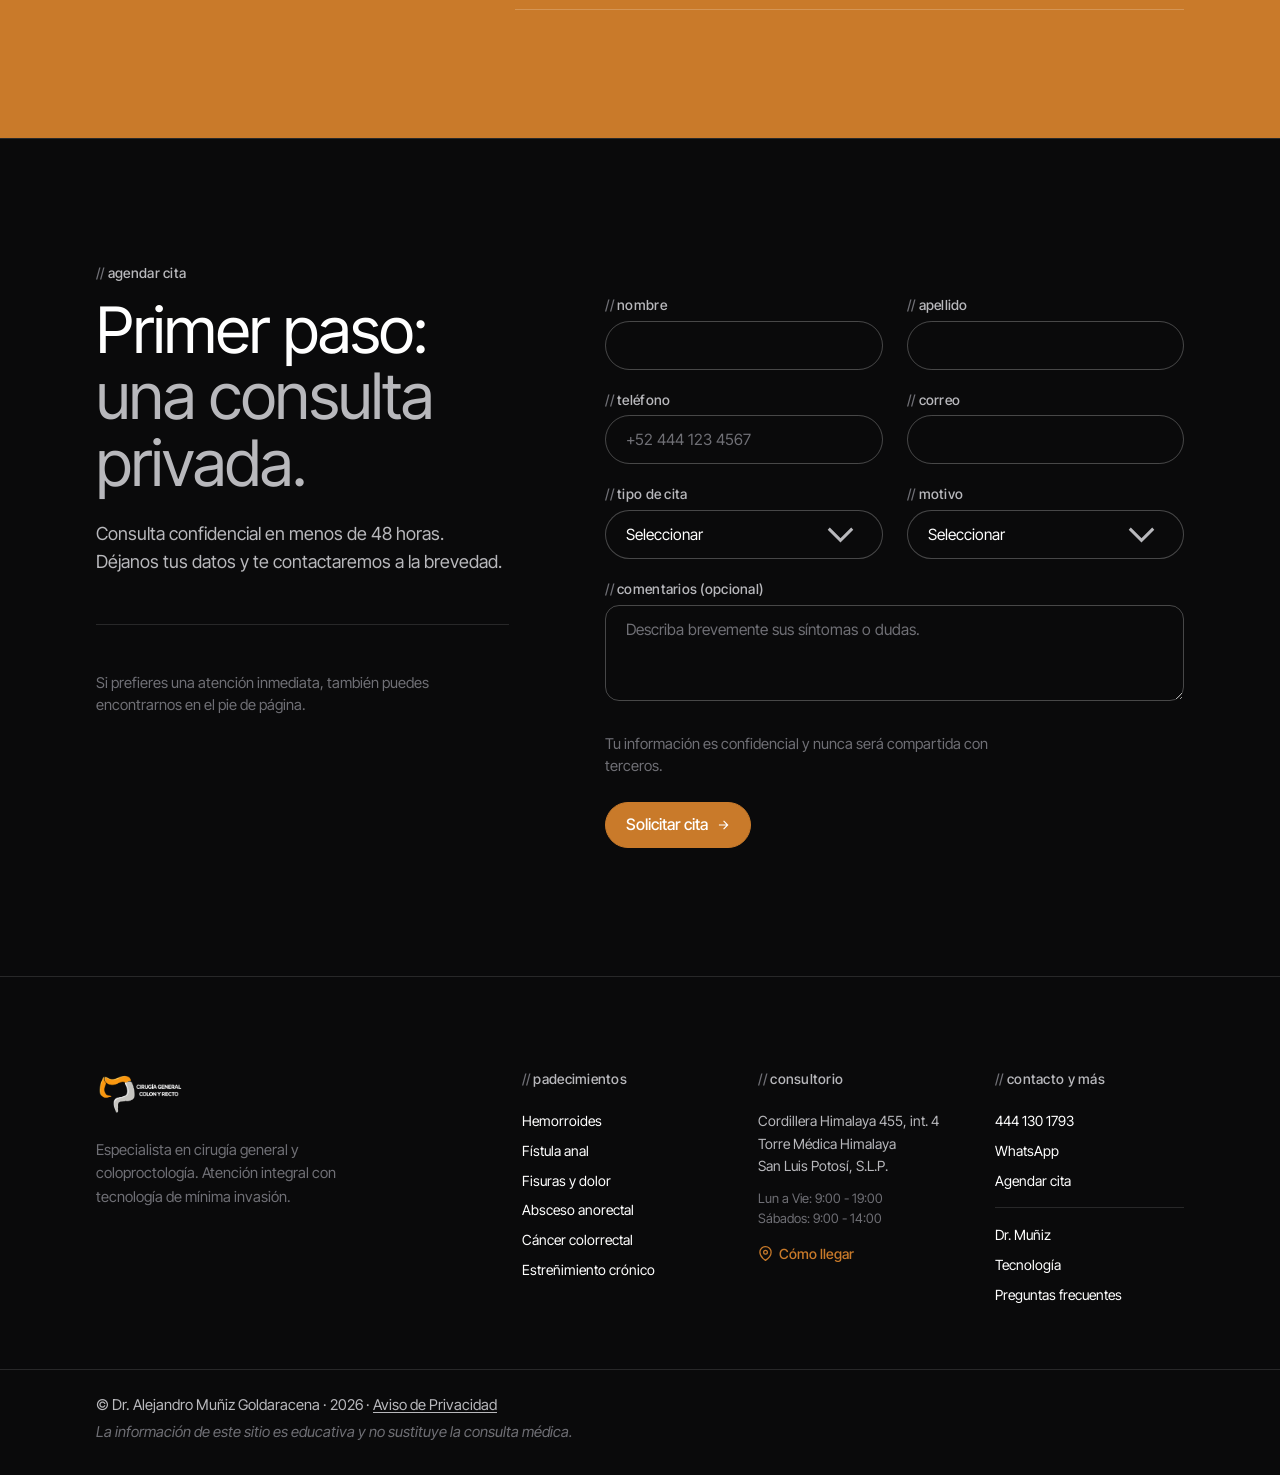
==== commit 29804319: "SEO Optimization: metadata, JSON-LD authority, and keyword-rich headings" ====
--- a/fusionado/index.html
+++ b/fusionado/index.html
@@ -4,11 +4,11 @@
 <head>
   <meta charset="utf-8" />
   <meta name="viewport" content="width=device-width,initial-scale=1" />
-  <title>Dr. Alejandro Muñiz Goldaracena · Coloproctólogo en San Luis Potosí</title>
+  <title>Dr. Alejandro Muñiz Goldaracena · Proctólogo Especialista en San Luis Potosí</title>
   <meta name="description"
-    content="Tratamiento especializado en coloproctología en San Luis Potosí. 15+ años de experiencia, 5,000+ pacientes. Consulta discreta en Torre Médica Himalaya. Especialista en hemorroides, fisuras, fístulas y cáncer de colon." />
+    content="Proctólogo especialista en San Luis Potosí con formación internacional en Londres. Experto en cirugía láser de hemorroides, fístulas y cáncer de colon. Atención discreta en Torre Médica Himalaya." />
   <meta name="keywords"
-    content="coloproctólogo san luis potosí, proctólogo slp, hemorroides tratamiento, cirujano colorrectal, torre médica himalaya, dr alejandro muñiz goldaracena, cáncer de colon detección" />
+    content="proctólogo san luis potosí, cirugía hemorroides láser slp, especialista fístulas anales, dr alejandro muñiz goldaracena, torre médica himalaya proctología, cáncer de colon slp, coloproctólogo certificado" />
   <meta name="author" content="Dr. Alejandro Muñiz Goldaracena" />
   <meta name="robots" content="index, follow" />
   <link rel="canonical" href="https://dramuniz.com.mx" />
@@ -16,31 +16,33 @@
   <!-- Open Graph -->
   <meta property="og:type" content="website" />
   <meta property="og:url" content="https://dramuniz.com.mx/" />
-  <meta property="og:title" content="Dr. Alejandro Muñiz Goldaracena · Coloproctólogo en San Luis Potosí" />
+  <meta property="og:title" content="Dr. Alejandro Muñiz Goldaracena · Proctólogo en San Luis Potosí" />
   <meta property="og:description"
-    content="Especialista en enfermedades del colon, recto y ano. Atención profesional y discreta en San Luis Potosí. Más de 15 años de experiencia." />
+    content="Especialista con formación en St. Mark's Hospital (Londres). Expertos en tratamientos mínimamente invasivos para hemorroides y enfermedades del colon en SLP." />
   <meta property="og:image" content="https://dramuniz.com.mx/assets/social-preview.png" />
   <meta property="twitter:card" content="summary_large_image" />
   <meta property="twitter:url" content="https://dramuniz.com.mx/" />
-  <meta property="twitter:title" content="Dr. Alejandro Muñiz Goldaracena · Coloproctólogo en San Luis Potosí" />
+  <meta property="twitter:title" content="Dr. Alejandro Muñiz Goldaracena · Proctólogo en SLP" />
   <meta property="twitter:description"
-    content="Especialista en enfermedades del colon, recto y ano. Atención profesional y discreta en San Luis Potosí." />
+    content="Líder en proctología avanzada. Formación internacional y tecnología láser para hemorroides en San Luis Potosí." />
   <meta property="twitter:image" content="https://dramuniz.com.mx/assets/social-preview.png" />
 
   <link rel="icon" type="image/png" href="assets/favicon.png" />
   <link rel="apple-touch-icon" href="assets/apple-touch-icon.png" />
 
-  <!-- JSON-LD -->
+  <!-- JSON-LD (Schema.org) para Physician -->
   <script type="application/ld+json">
 {
   "@context": "https://schema.org",
   "@type": "Physician",
   "name": "Dr. Alejandro Muñiz Goldaracena",
-  "image": "https://dramuniz.com.mx/assets/nuevo-logo.png",
+  "image": "https://dramuniz.com.mx/assets/logo-share.png",
+  "description": "Proctólogo especialista en San Luis Potosí con formación en St. Mark's Hospital (Londres). Experto en cirugía láser y mínima invasión.",
   "@id": "https://dramuniz.com.mx",
   "url": "https://dramuniz.com.mx",
   "telephone": "+524441301793",
   "priceRange": "$$",
+  "medicalSpecialty": ["Proctology", "GeneralSurgery", "ColorectalSurgery"],
   "address": {
     "@type": "PostalAddress",
     "streetAddress": "Cordillera Himalaya 455, int. 4, Torre Médica Himalaya",
@@ -51,21 +53,32 @@
   },
   "geo": {
     "@type": "GeoCoordinates",
-    "latitude": 22.1446,
-    "longitude": -101.0142
+    "latitude": 22.1441,
+    "longitude": -101.0123
   },
+  "hasCredential": [
+    {
+      "@type": "EducationalOccupationalCredential",
+      "credentialCategory": "Specialty",
+      "name": "Especialidad en Cirugía General (CMN Siglo XXI)"
+    },
+    {
+      "@type": "EducationalOccupationalCredential",
+      "credentialCategory": "Subspecialty",
+      "name": "Subespecialidad en Coloproctología (Hospital General de México)"
+    },
+    {
+      "@type": "EducationalOccupationalCredential",
+      "credentialCategory": "Postgraduate",
+      "name": "Postgrado en St. Mark's Hospital (Londres)"
+    }
+  ],
   "openingHoursSpecification": [
     {
       "@type": "OpeningHoursSpecification",
-      "dayOfWeek": ["Monday","Tuesday","Wednesday","Thursday","Friday"],
-      "opens": "09:00",
-      "closes": "19:00"
-    },
-    {
-      "@type": "OpeningHoursSpecification",
-      "dayOfWeek": "Saturday",
-      "opens": "09:00",
-      "closes": "14:00"
+      "dayOfWeek": ["Monday", "Tuesday", "Wednesday", "Thursday", "Friday"],
+      "opens": "10:00",
+      "closes": "20:00"
     }
   ],
   "sameAs": ["https://wa.me/524441301793"]
@@ -804,8 +817,8 @@
         </div>
 
         <h1 class="t-display t-two-tone hero-title">
-          <span class="de">Atención coloproctológica,</span><br />
-          <span class="em"><i>sin</i> incomodidad.</span>
+          <span class="de">Proctólogo Especialista</span><br />
+          <span class="em">en San Luis Potosí</span>
         </h1>
 
         <p class="hero-lead t-body">
@@ -1246,18 +1259,19 @@
 
           <div class="doc-bio reveal">
             <p>
-              Coloproctólogo certificado por el <strong>Consejo Mexicano de Especialistas en Coloproctología</strong>. 
-              Médico Cirujano egresado de la Universidad Autónoma de San Luis Potosí (UASLP), con especialidad realizada en 
-              el Hospital Central "Dr. Ignacio Morones Prieto".
+              El Dr. Alejandro Muñiz es un referente en Coloproctología, con una sólida formación internacional. 
+              Realizó su <strong>Especialidad en el Centro Médico Nacional Siglo XXI (IMSS)</strong> y su 
+              <strong>Subespecialidad en el Hospital General de México</strong>. Complementó su trayectoria con un 
+              <strong>Postgrado en el prestigioso St. Mark's Hospital en Londres</strong>, institución líder a nivel mundial en enfermedades colorrectales.
             </p>
             <p>
-              Desde 2010 atiende pacientes en San Luis Potosí con una filosofía clara: resolver cada caso con la menor 
-              intervención posible. El 80-90% de sus pacientes evitan la cirugía gracias a diagnósticos precisos y 
-              tratamientos mínimamente invasivos.
+              Médico Cirujano egresado de la Universidad Autónoma de San Luis Potosí (UASLP), cuenta con más de 15 años de experiencia 
+              dedicados a la salud digestiva. Su enfoque se centra en la mínima invasión, logrando que el 90% de sus casos se resuelvan 
+              exitosamente sin necesidad de cirugía tradicional.
             </p>
             <p>
-              Práctica privada en Torre Médica Himalaya. Miembro activo de la <strong>AMCP</strong> (Asociación Mexicana de Coloproctología) 
-              y la <strong>AMCG</strong> (Asociación Mexicana de Cirugía General).
+              Actualmente atiende en la <strong>Torre Médica Himalaya</strong> y el <strong>Hospital de Especialidades Médicas</strong> de San Luis Potosí. 
+              Es miembro certificado del Consejo Mexicano de Especialistas en Coloproctología.
             </p>
           </div>
 
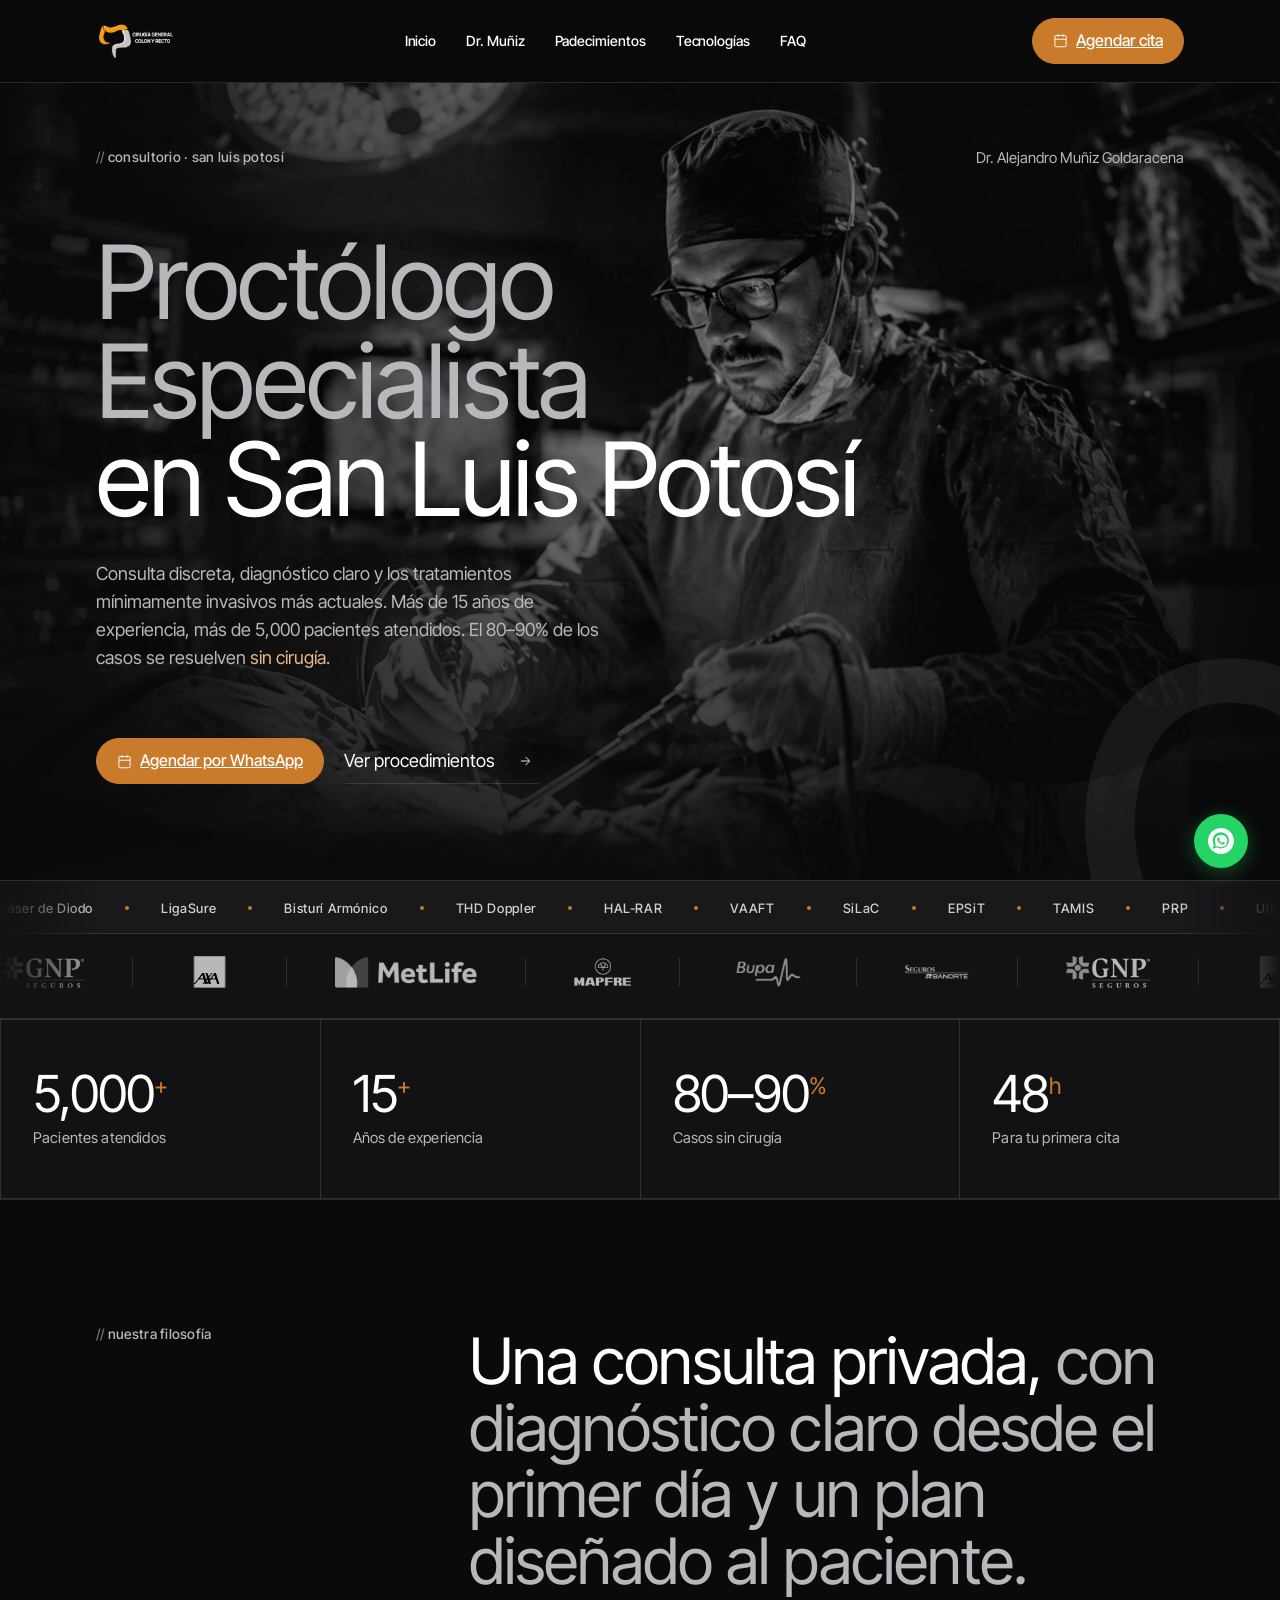
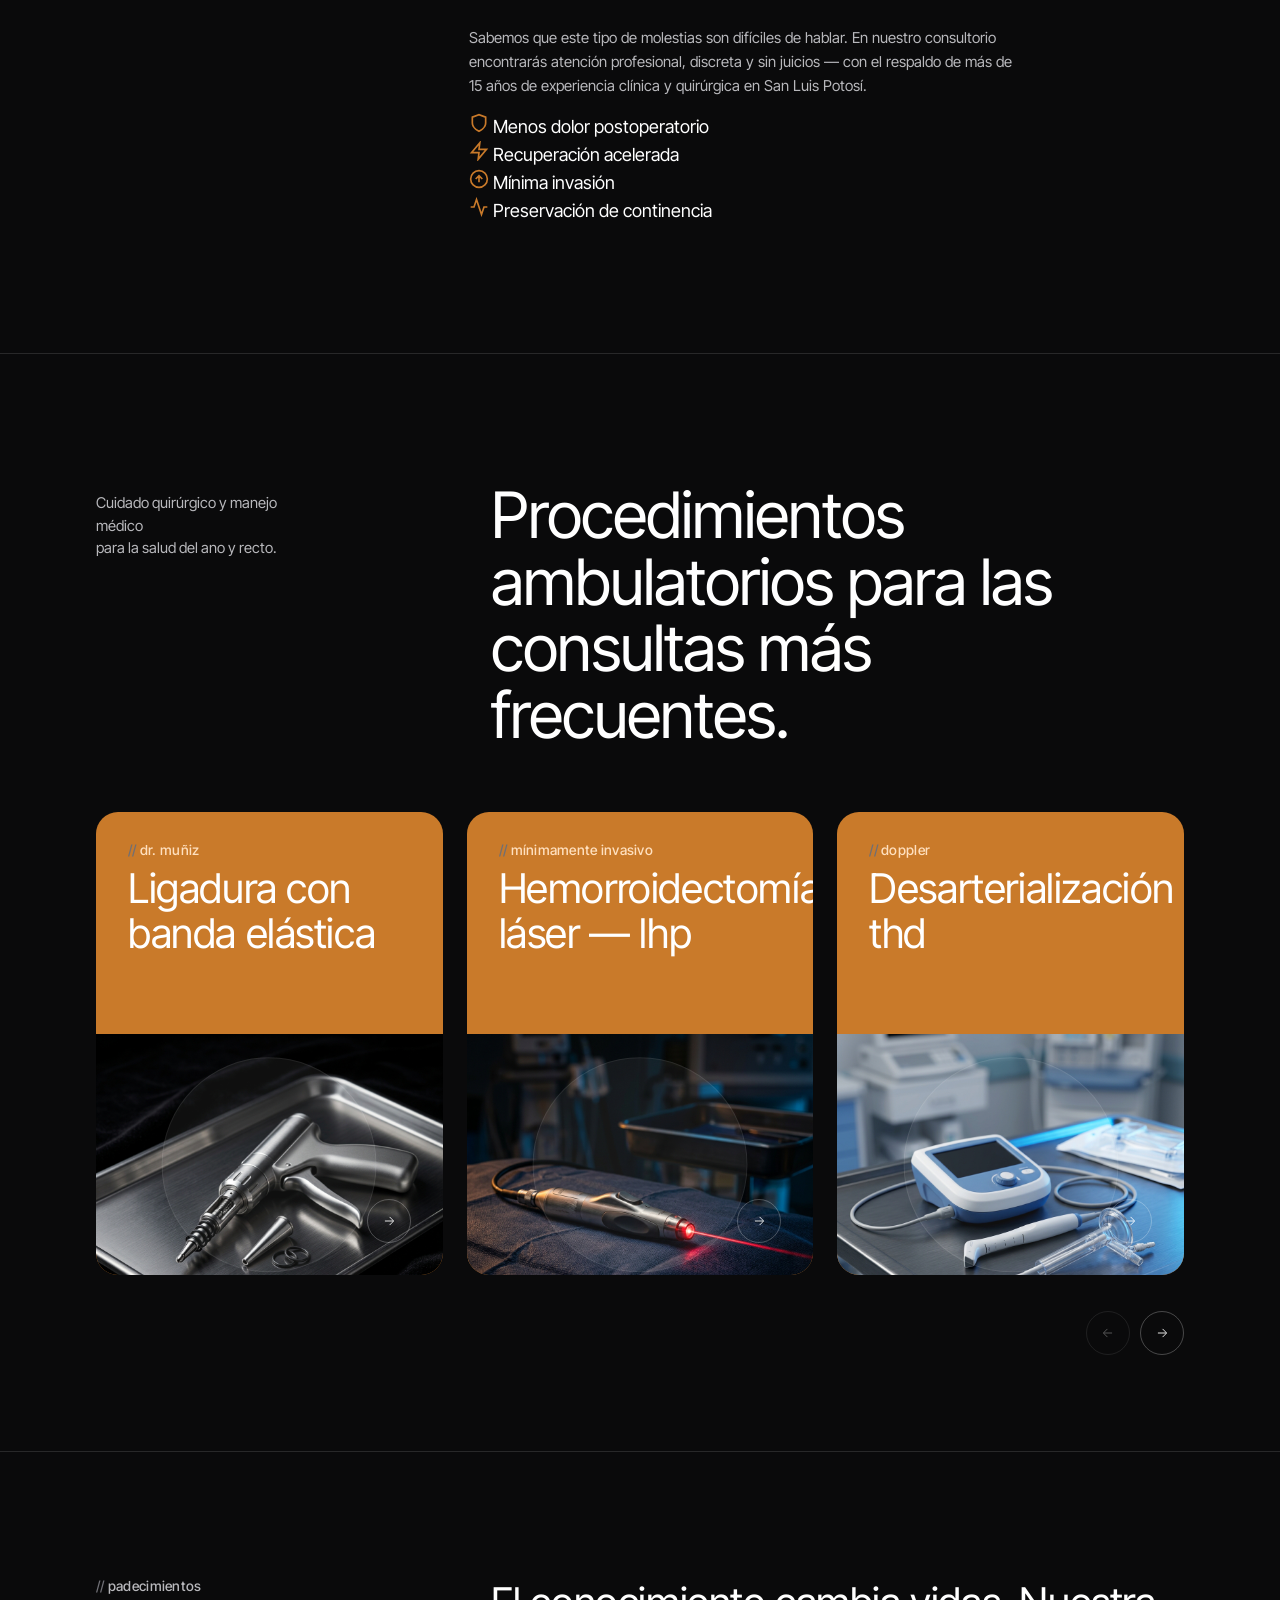
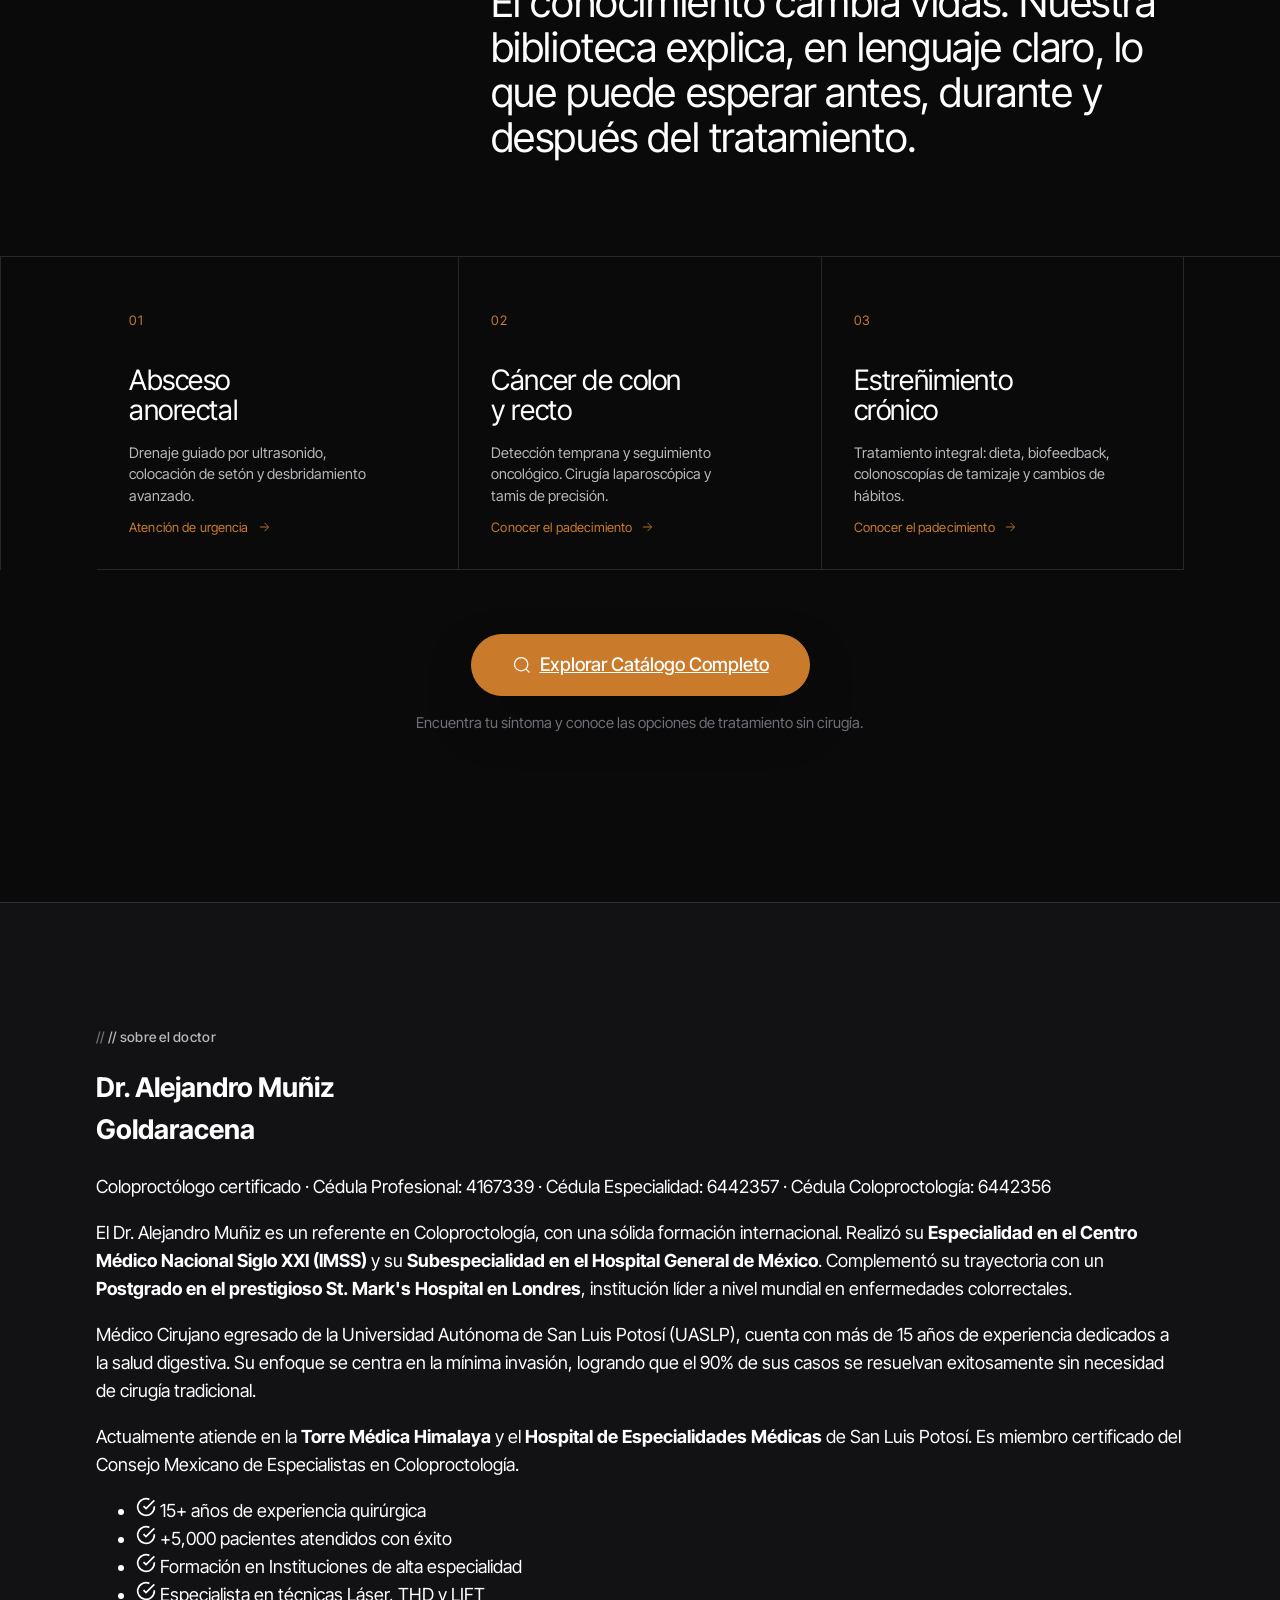
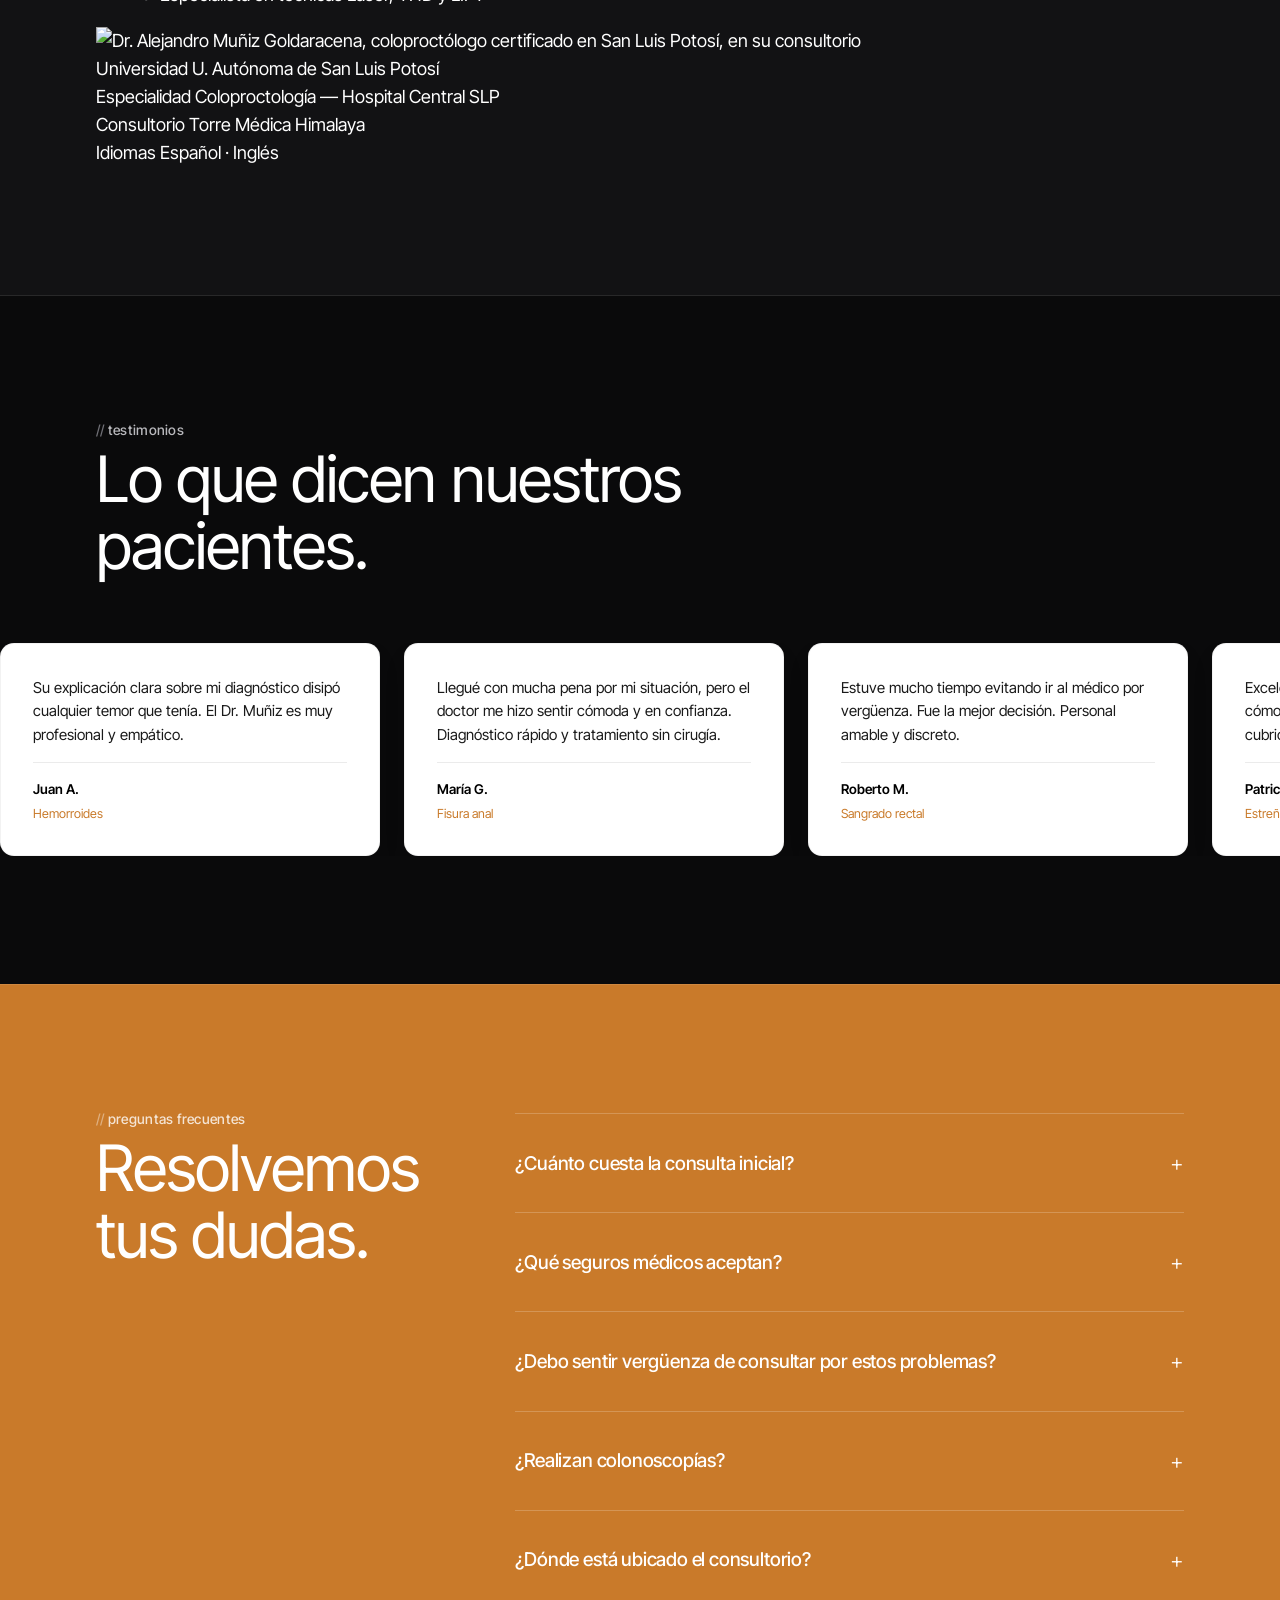
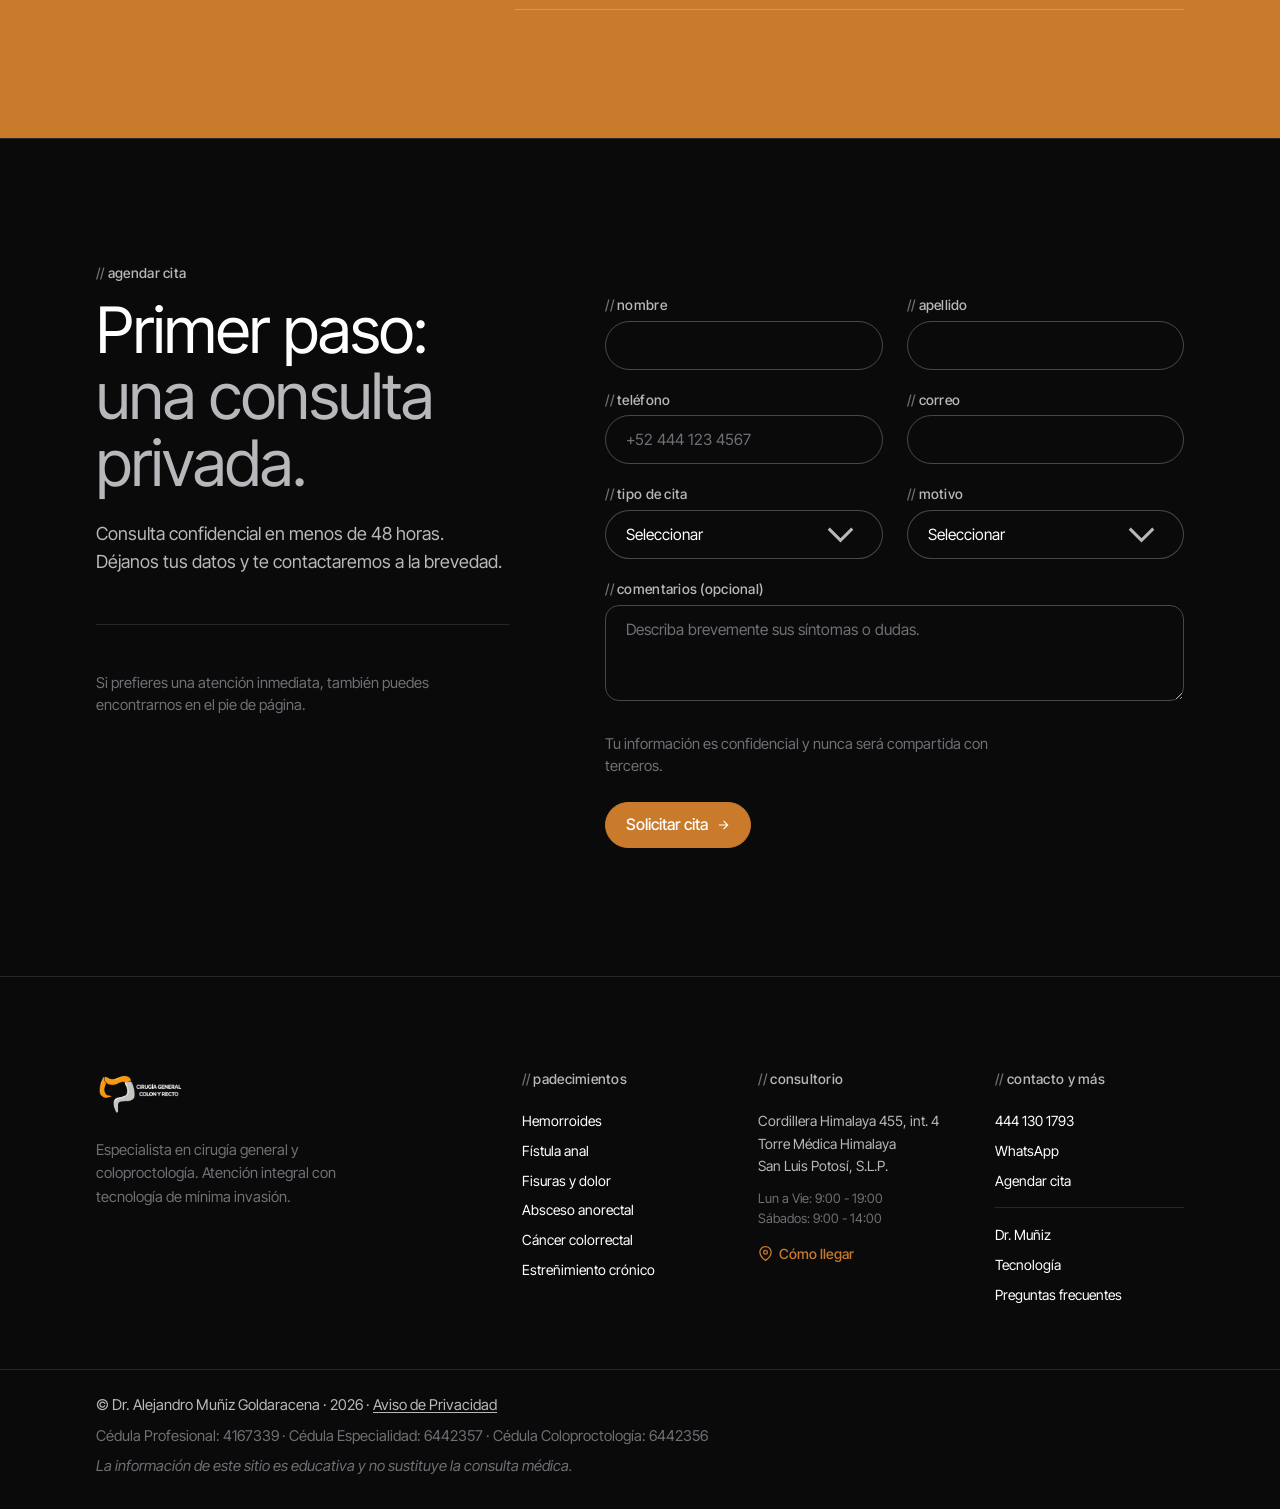
==== commit bb3efc4b: "Update professional licenses in footers across all pages" ====
--- a/fusionado/index.html
+++ b/fusionado/index.html
@@ -1584,8 +1584,11 @@
     </div>
 
     <div class="container-xl foot-base">
-      <div style="display:flex; flex-direction:column; gap:4px;">
+      <div style="display:flex; flex-direction:column; gap:8px;">
         <span class="t-small">© Dr. Alejandro Muñiz Goldaracena · <span data-year>2026</span> · <a href="aviso-privacidad.html" style="text-decoration:underline;text-underline-offset:2px;">Aviso de Privacidad</a></span>
+        <span class="t-small" style="color:var(--fg-2);">
+          Cédula Profesional: 4167339 · Cédula Especialidad: 6442357 · Cédula Coloproctología: 6442356
+        </span>
         <span class="t-small" style="color:var(--fg-2); font-style:italic;">La información de este sitio es educativa y no sustituye la consulta médica.</span>
       </div>
     </div>
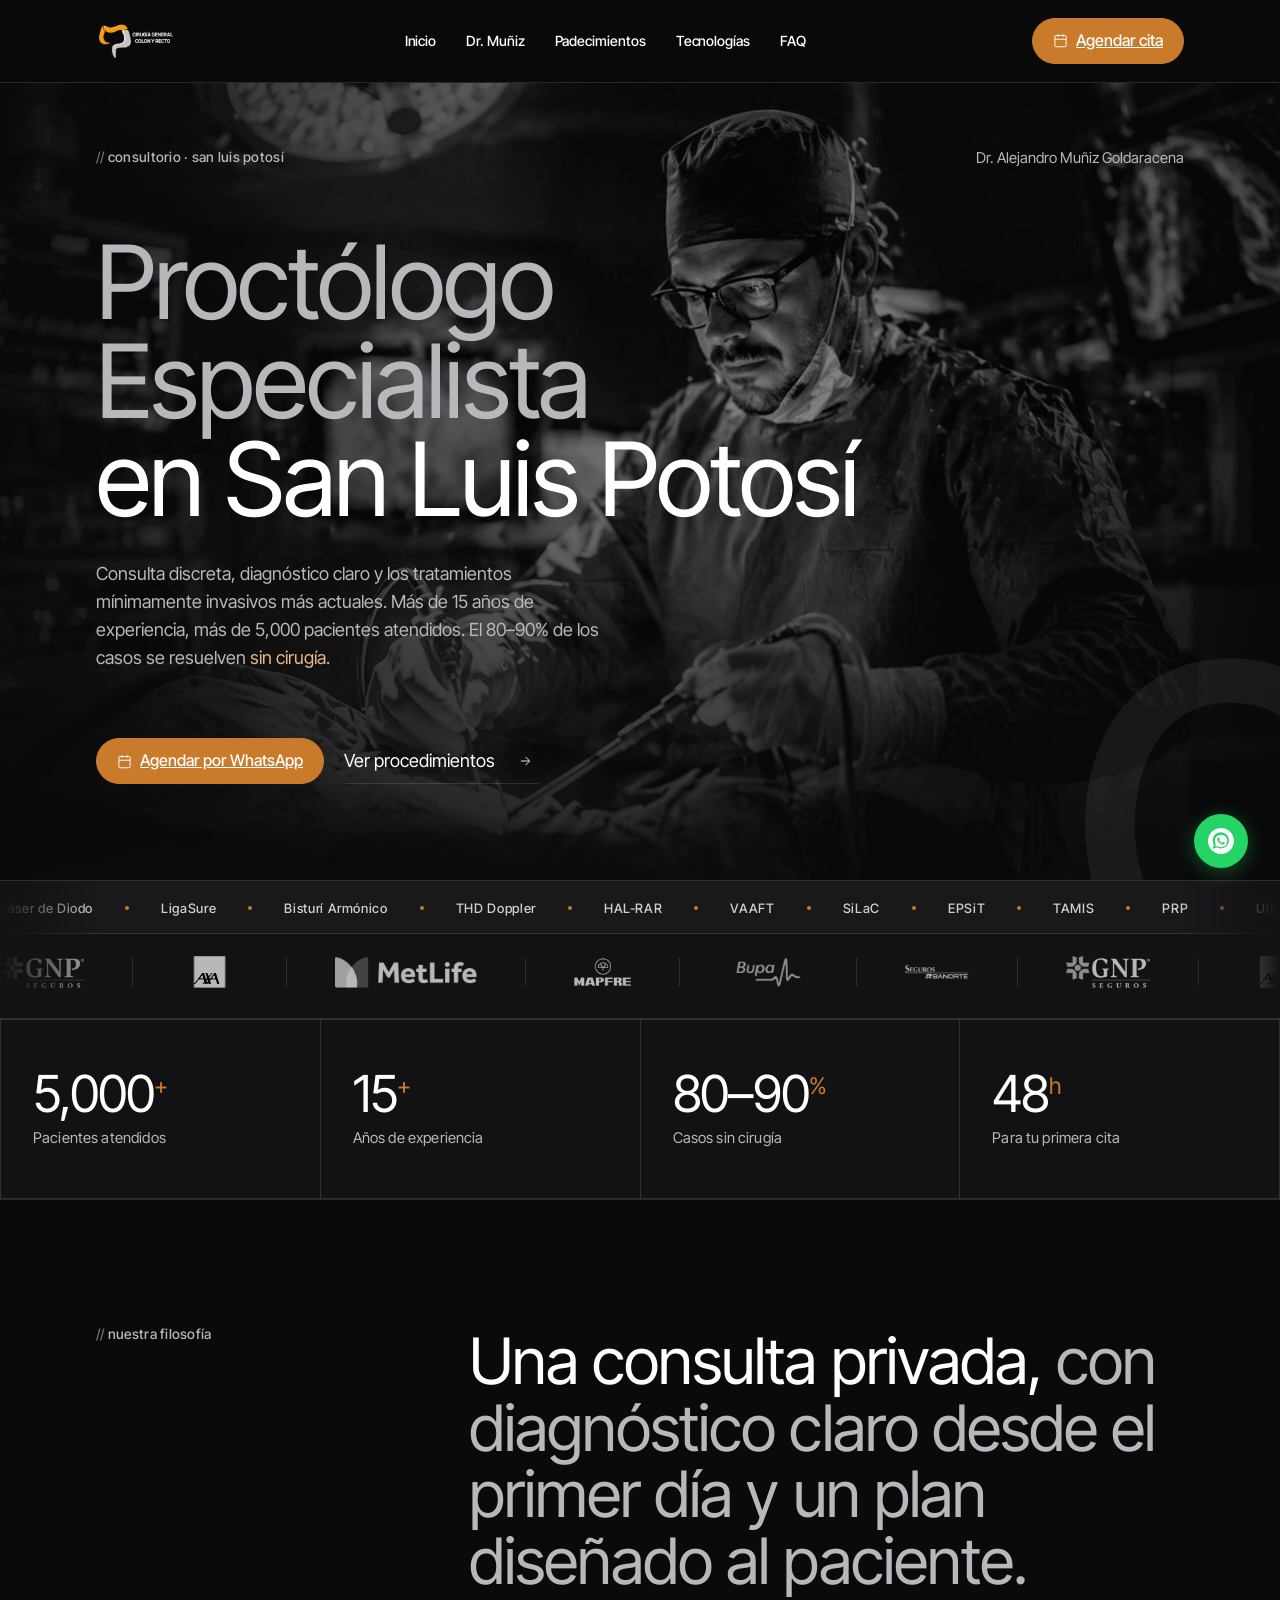
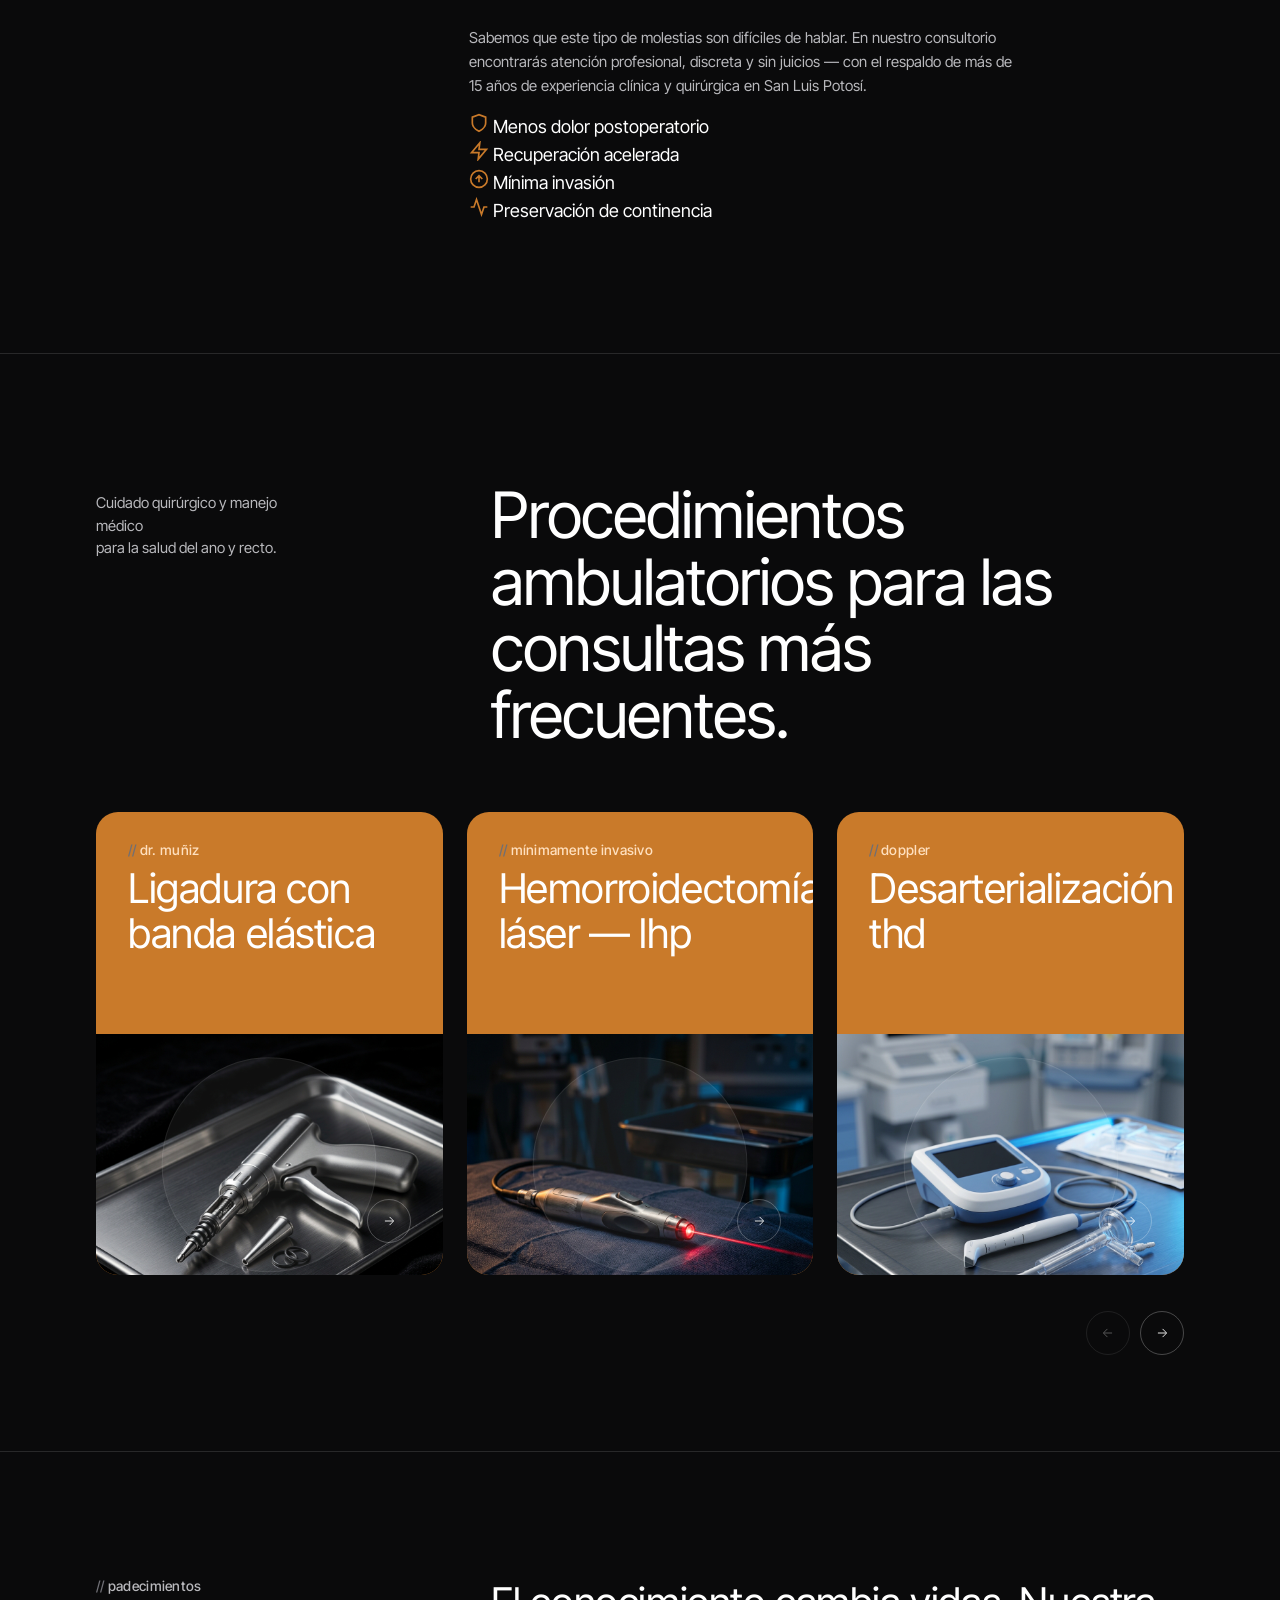
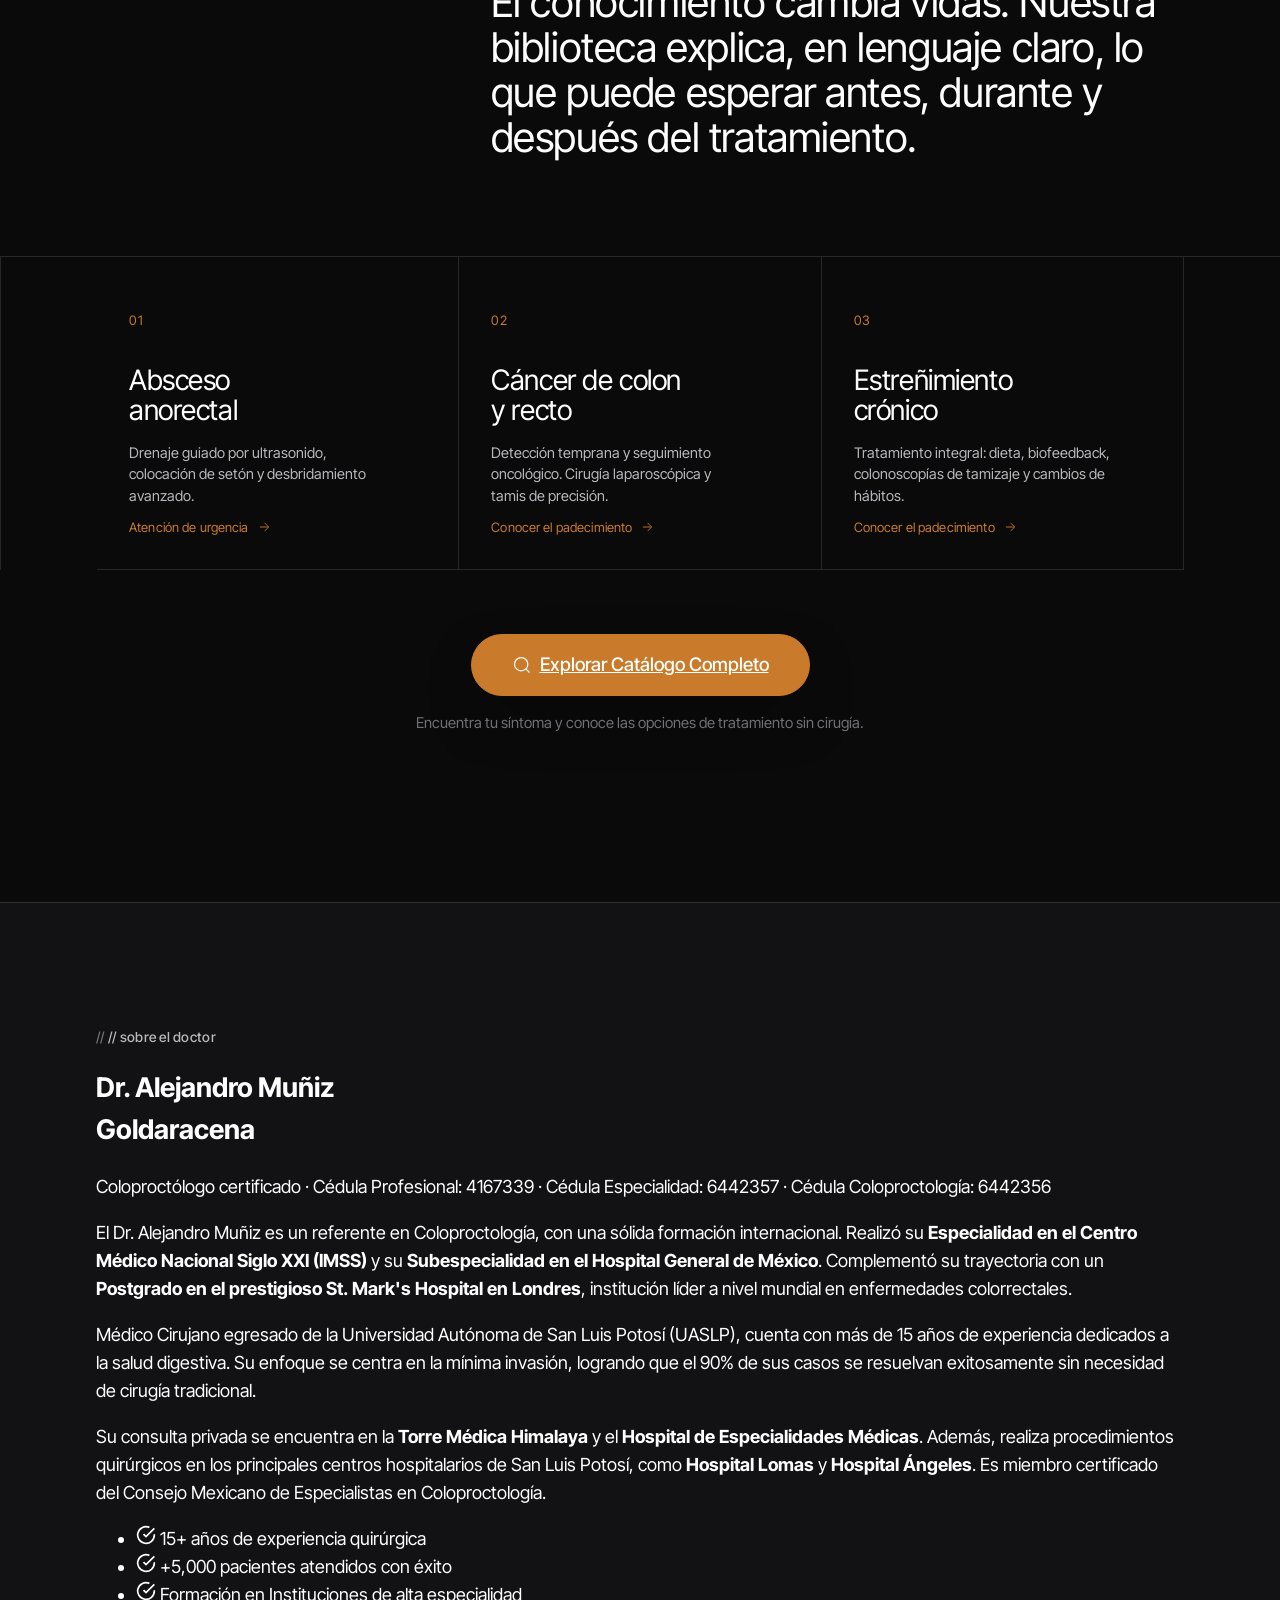
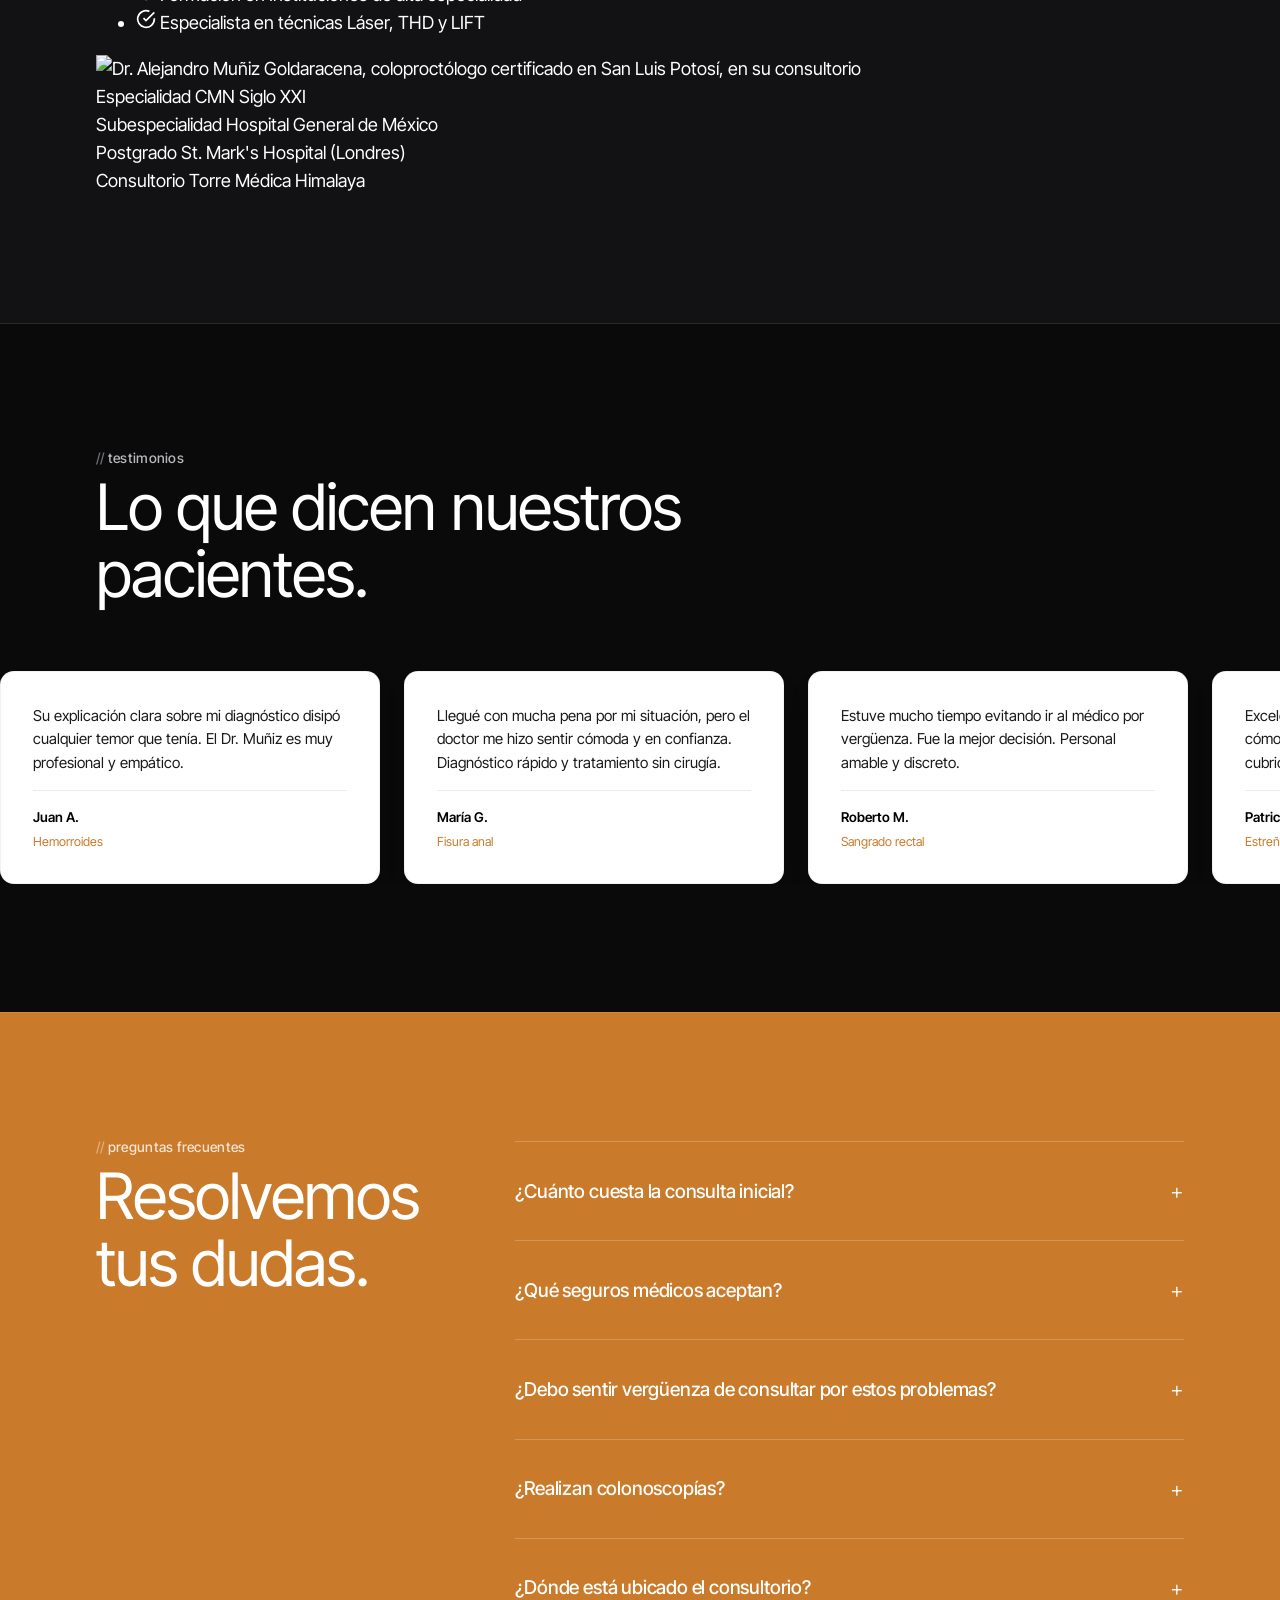
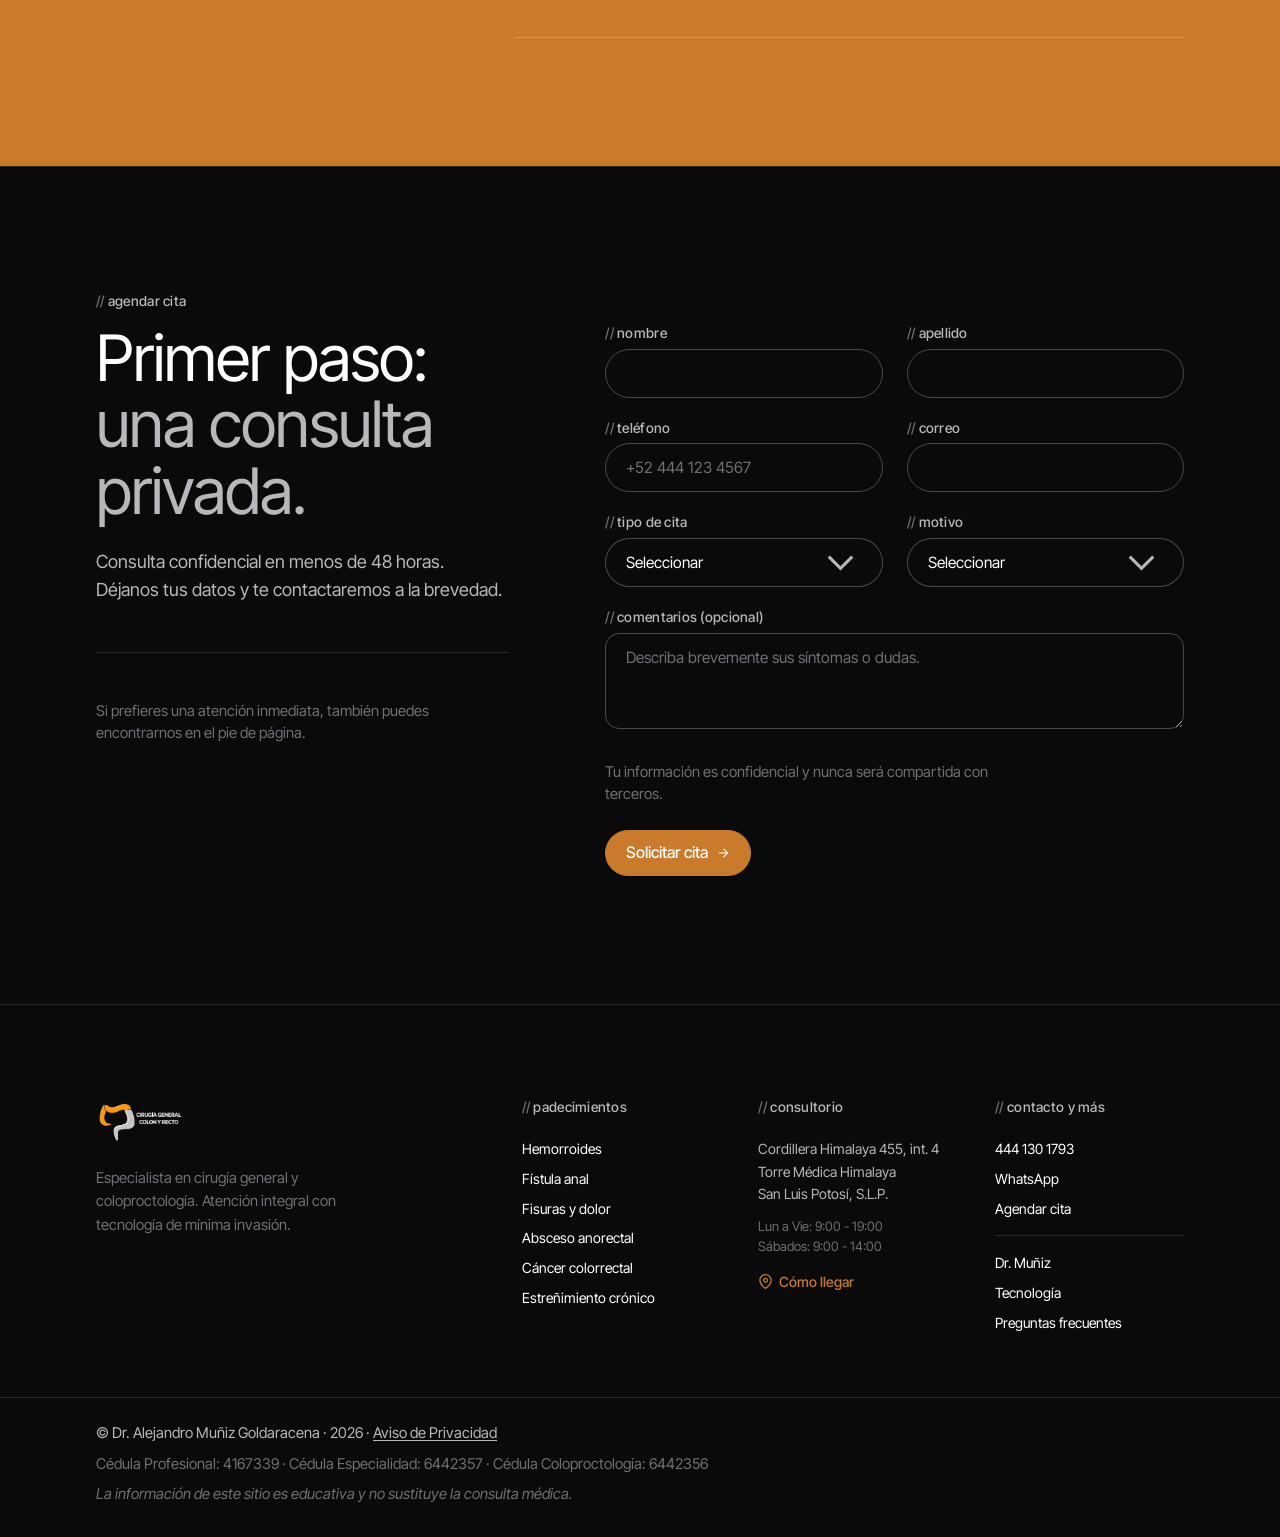
==== commit 31aa3898: "Update doctor biography to include Hospital Lomas and Hospital Ángeles" ====
--- a/fusionado/index.html
+++ b/fusionado/index.html
@@ -1270,7 +1270,8 @@
               exitosamente sin necesidad de cirugía tradicional.
             </p>
             <p>
-              Actualmente atiende en la <strong>Torre Médica Himalaya</strong> y el <strong>Hospital de Especialidades Médicas</strong> de San Luis Potosí. 
+              Su consulta privada se encuentra en la <strong>Torre Médica Himalaya</strong> y el <strong>Hospital de Especialidades Médicas</strong>. 
+              Además, realiza procedimientos quirúrgicos en los principales centros hospitalarios de San Luis Potosí, como <strong>Hospital Lomas</strong> y <strong>Hospital Ángeles</strong>. 
               Es miembro certificado del Consejo Mexicano de Especialistas en Coloproctología.
             </p>
           </div>
@@ -1317,20 +1318,20 @@
             
             <div class="doc-info-card">
               <div class="dic-item">
-                <span class="dic-label">Universidad</span>
-                <span class="dic-value">U. Autónoma de San Luis Potosí</span>
+                <span class="dic-label">Especialidad</span>
+                <span class="dic-value">CMN Siglo XXI</span>
               </div>
               <div class="dic-item">
-                <span class="dic-label">Especialidad</span>
-                <span class="dic-value">Coloproctología — Hospital Central SLP</span>
+                <span class="dic-label">Subespecialidad</span>
+                <span class="dic-value">Hospital General de México</span>
+              </div>
+              <div class="dic-item">
+                <span class="dic-label">Postgrado</span>
+                <span class="dic-value">St. Mark's Hospital (Londres)</span>
               </div>
               <div class="dic-item">
                 <span class="dic-label">Consultorio</span>
                 <span class="dic-value">Torre Médica Himalaya</span>
-              </div>
-              <div class="dic-item">
-                <span class="dic-label">Idiomas</span>
-                <span class="dic-value">Español · Inglés</span>
               </div>
             </div>
           </div>
